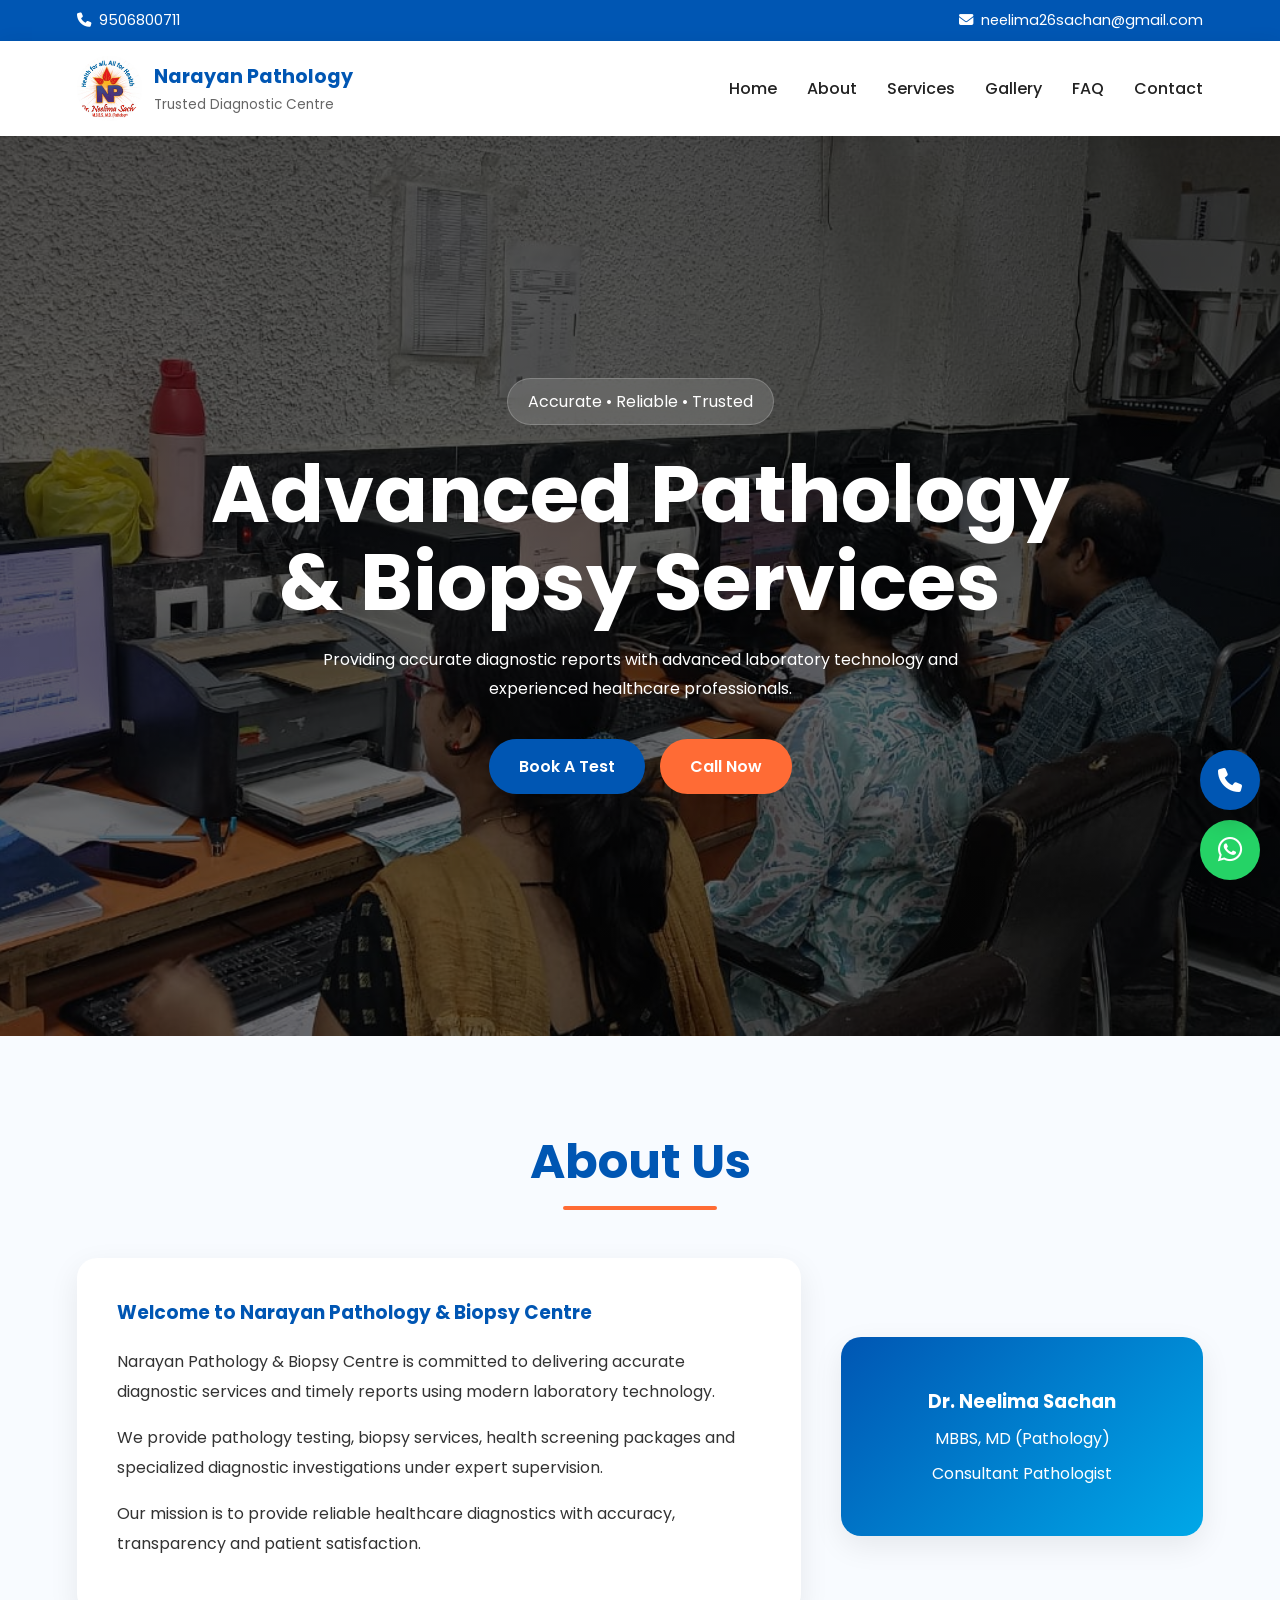
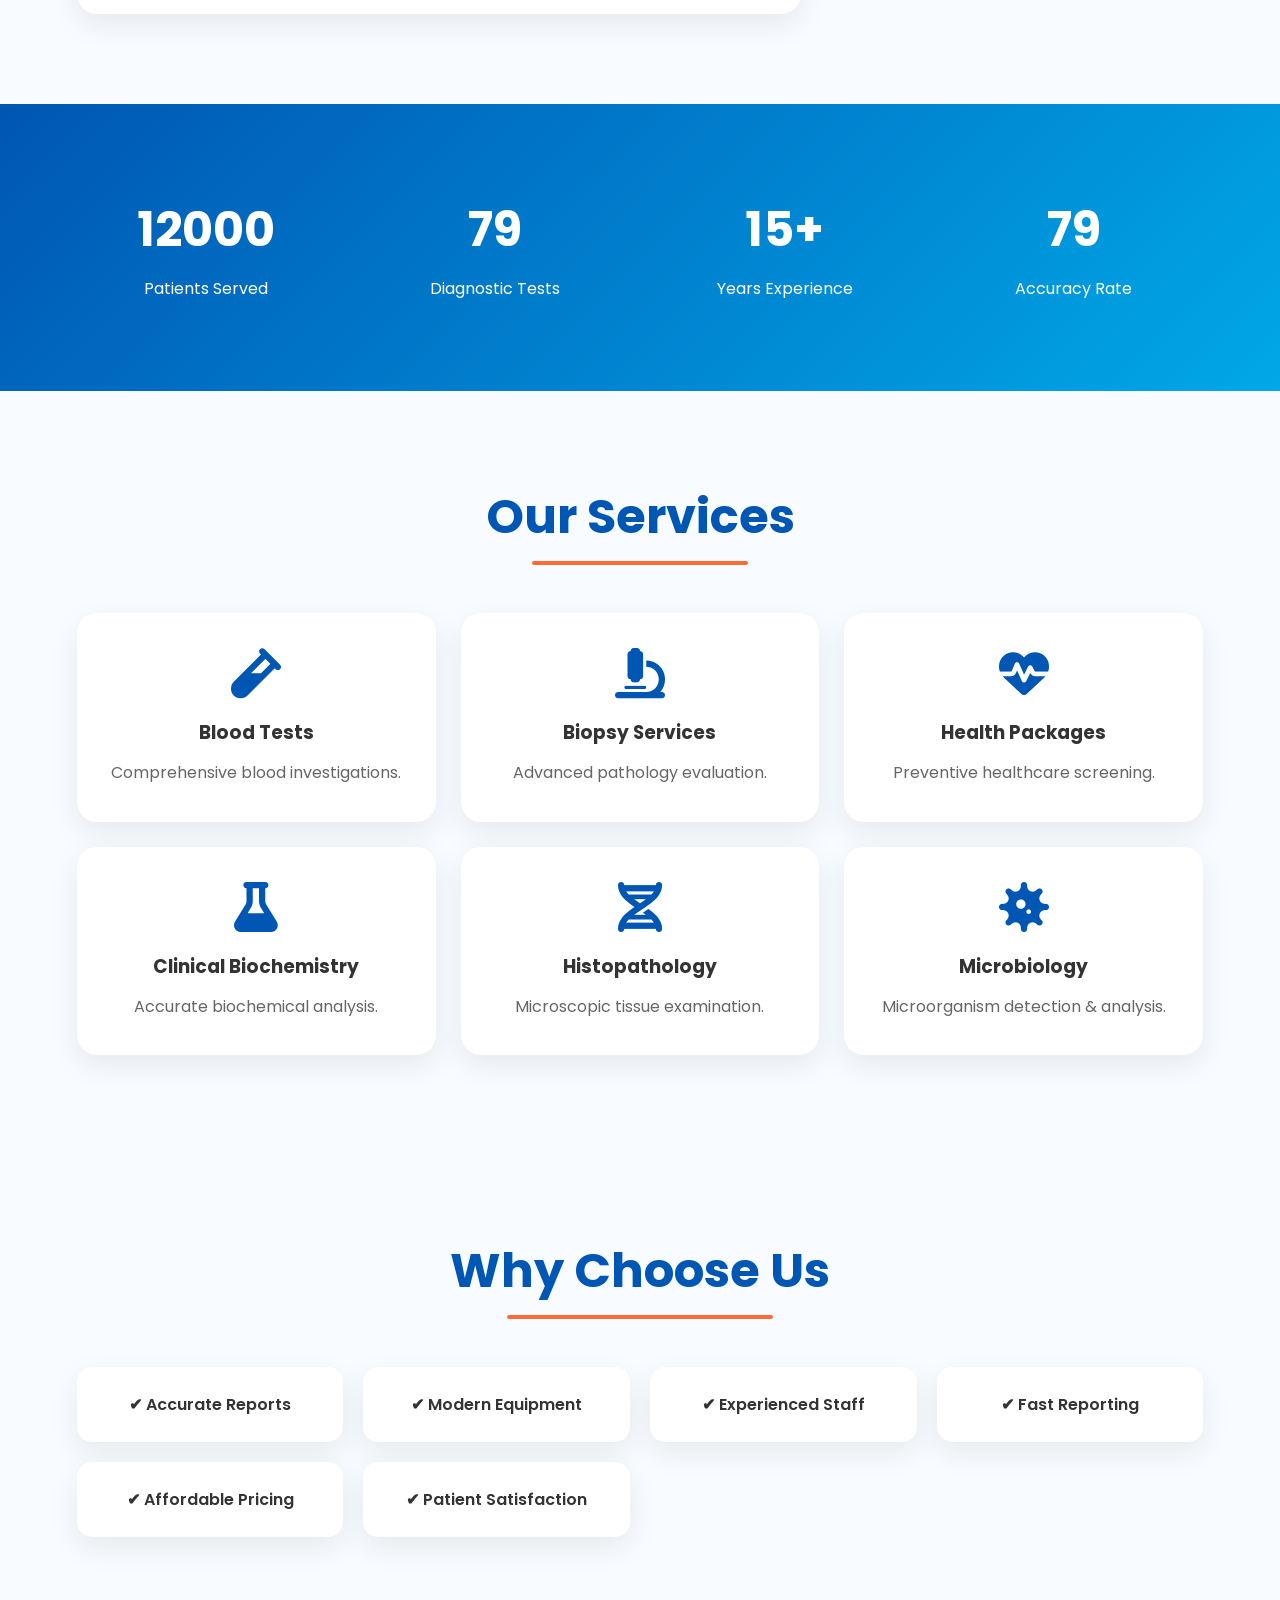
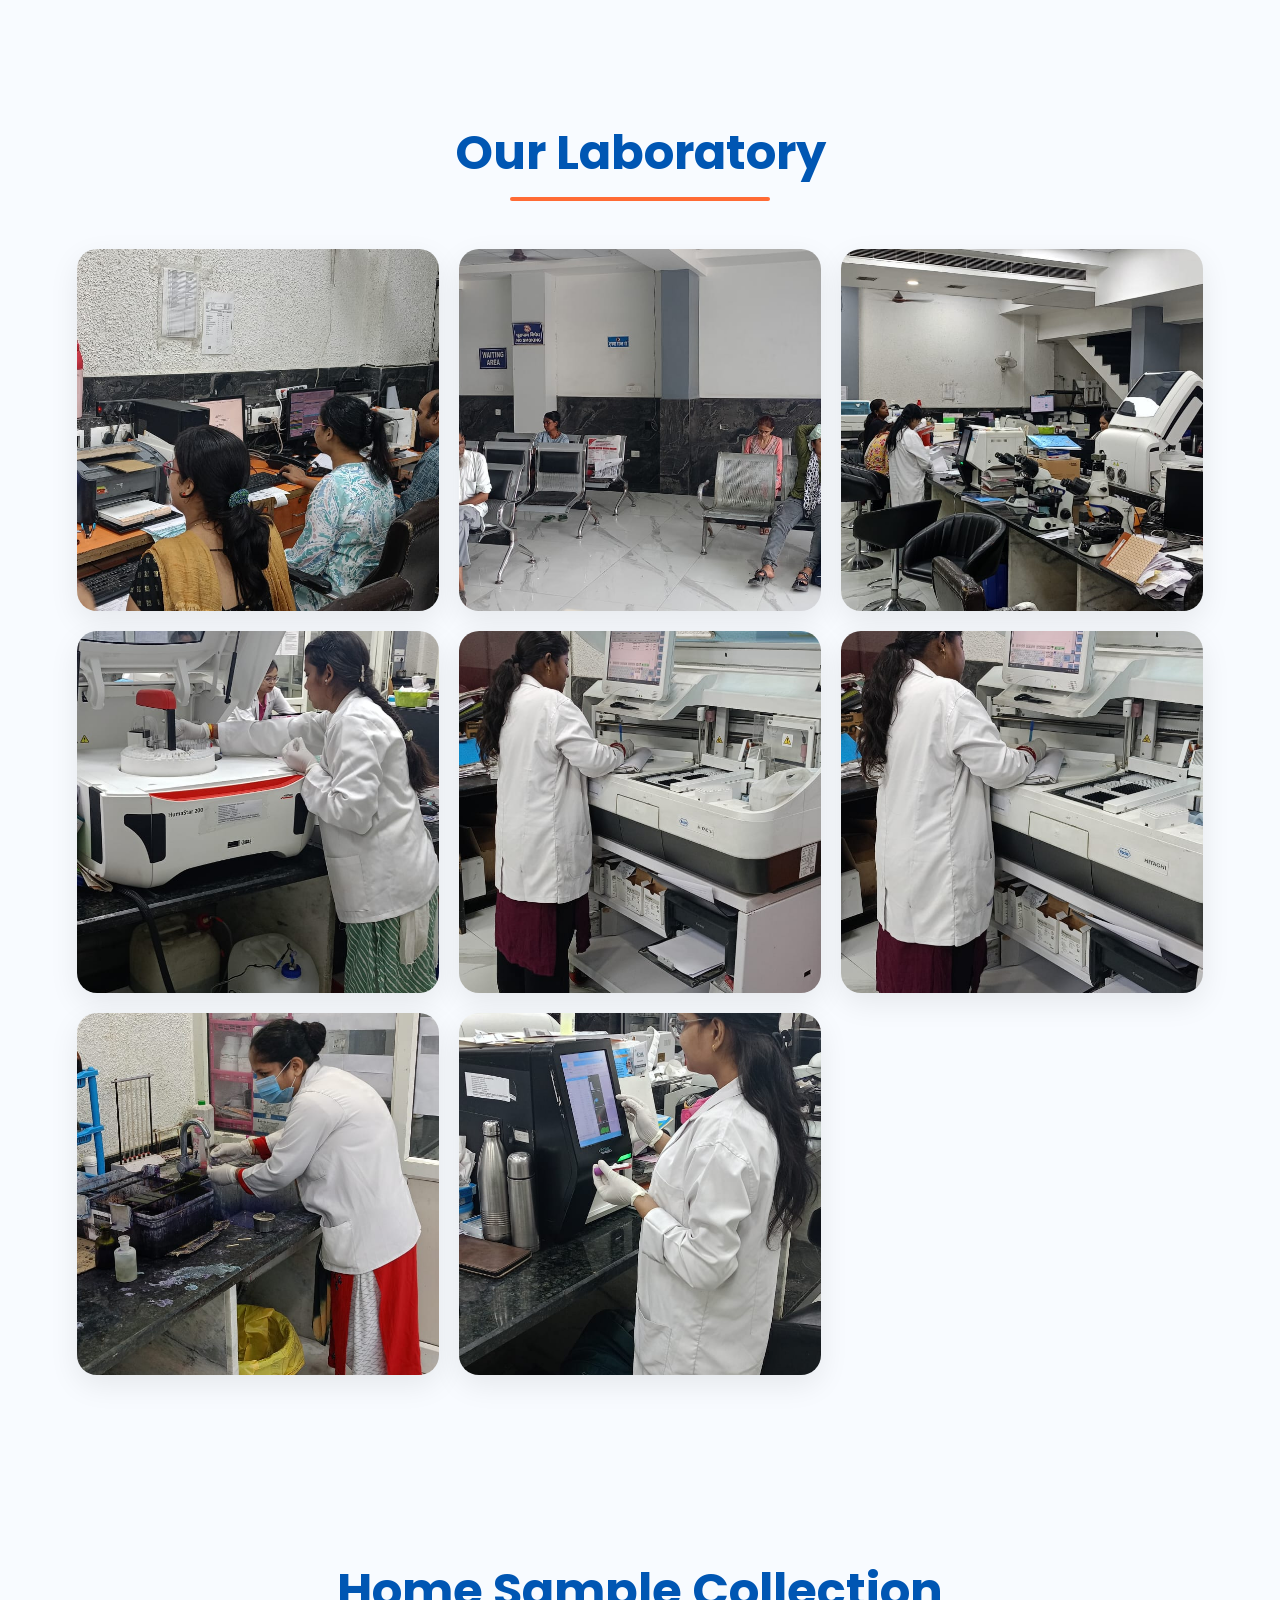
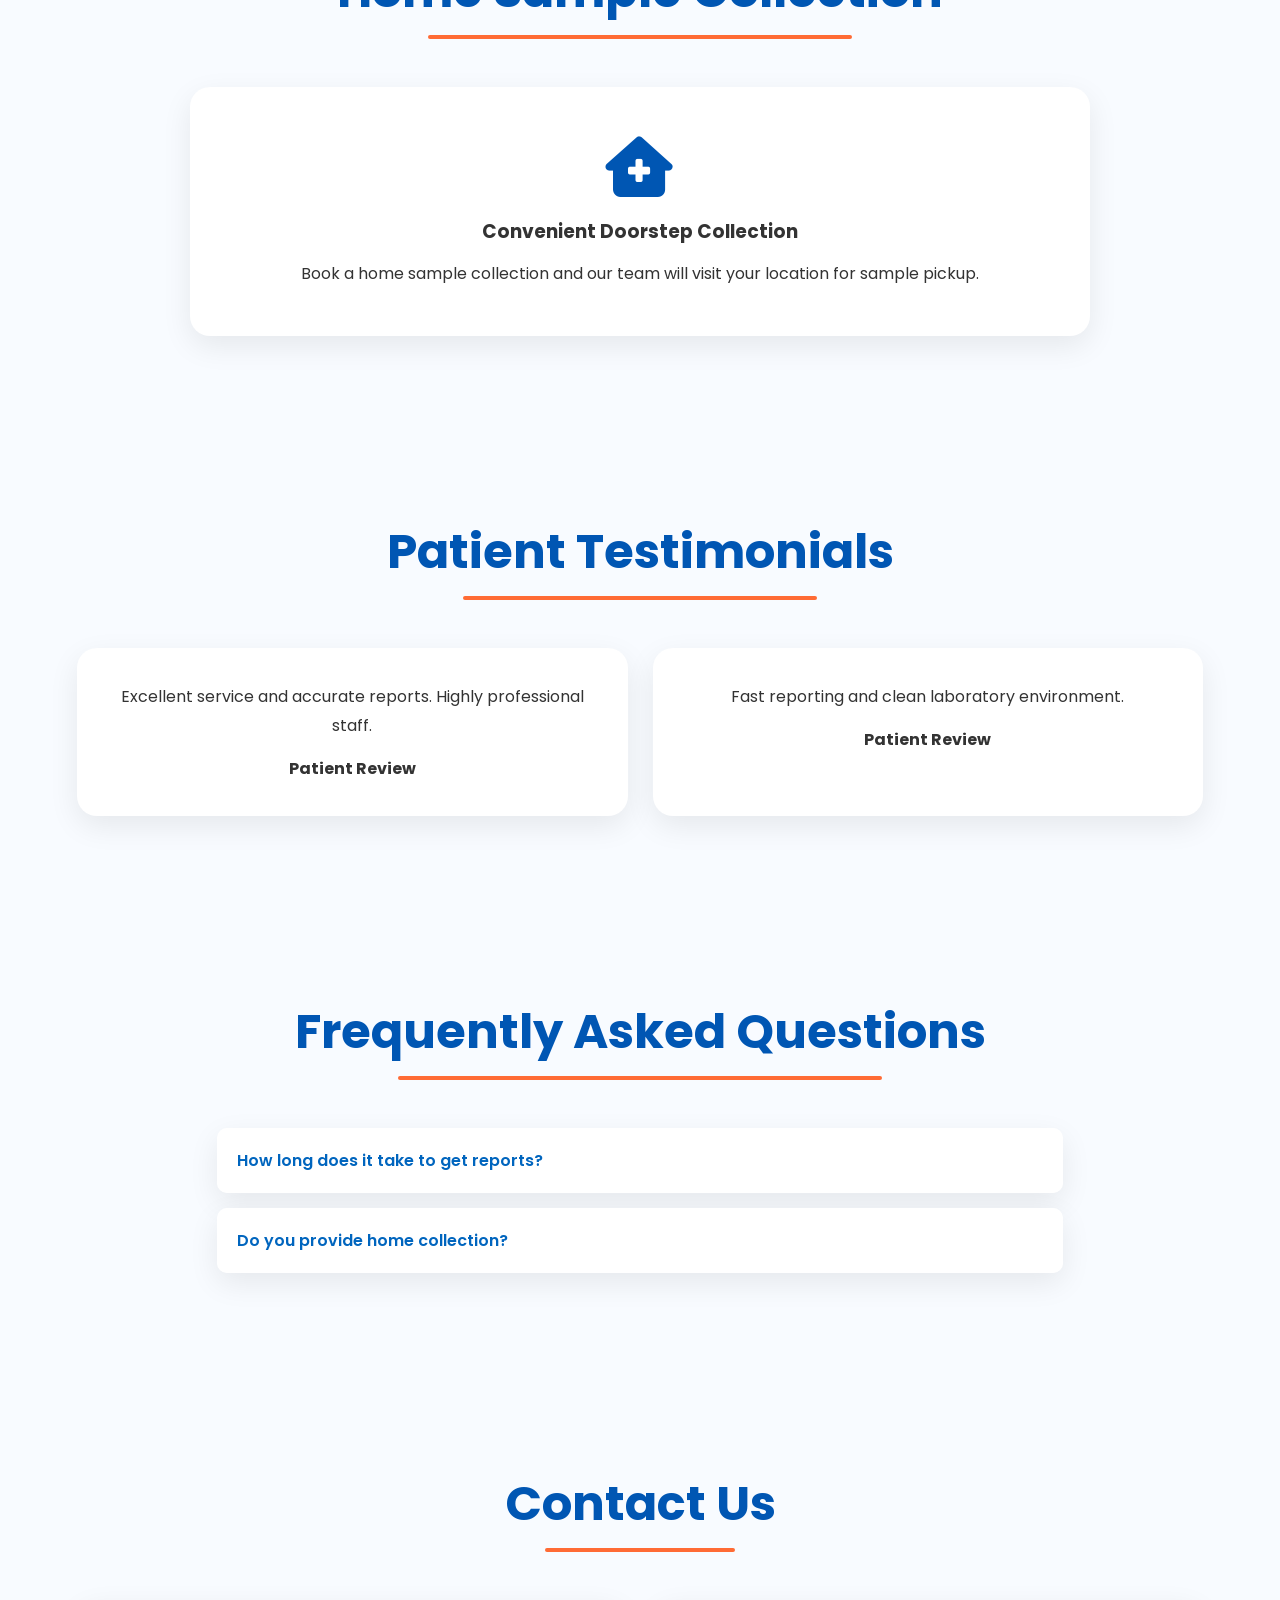
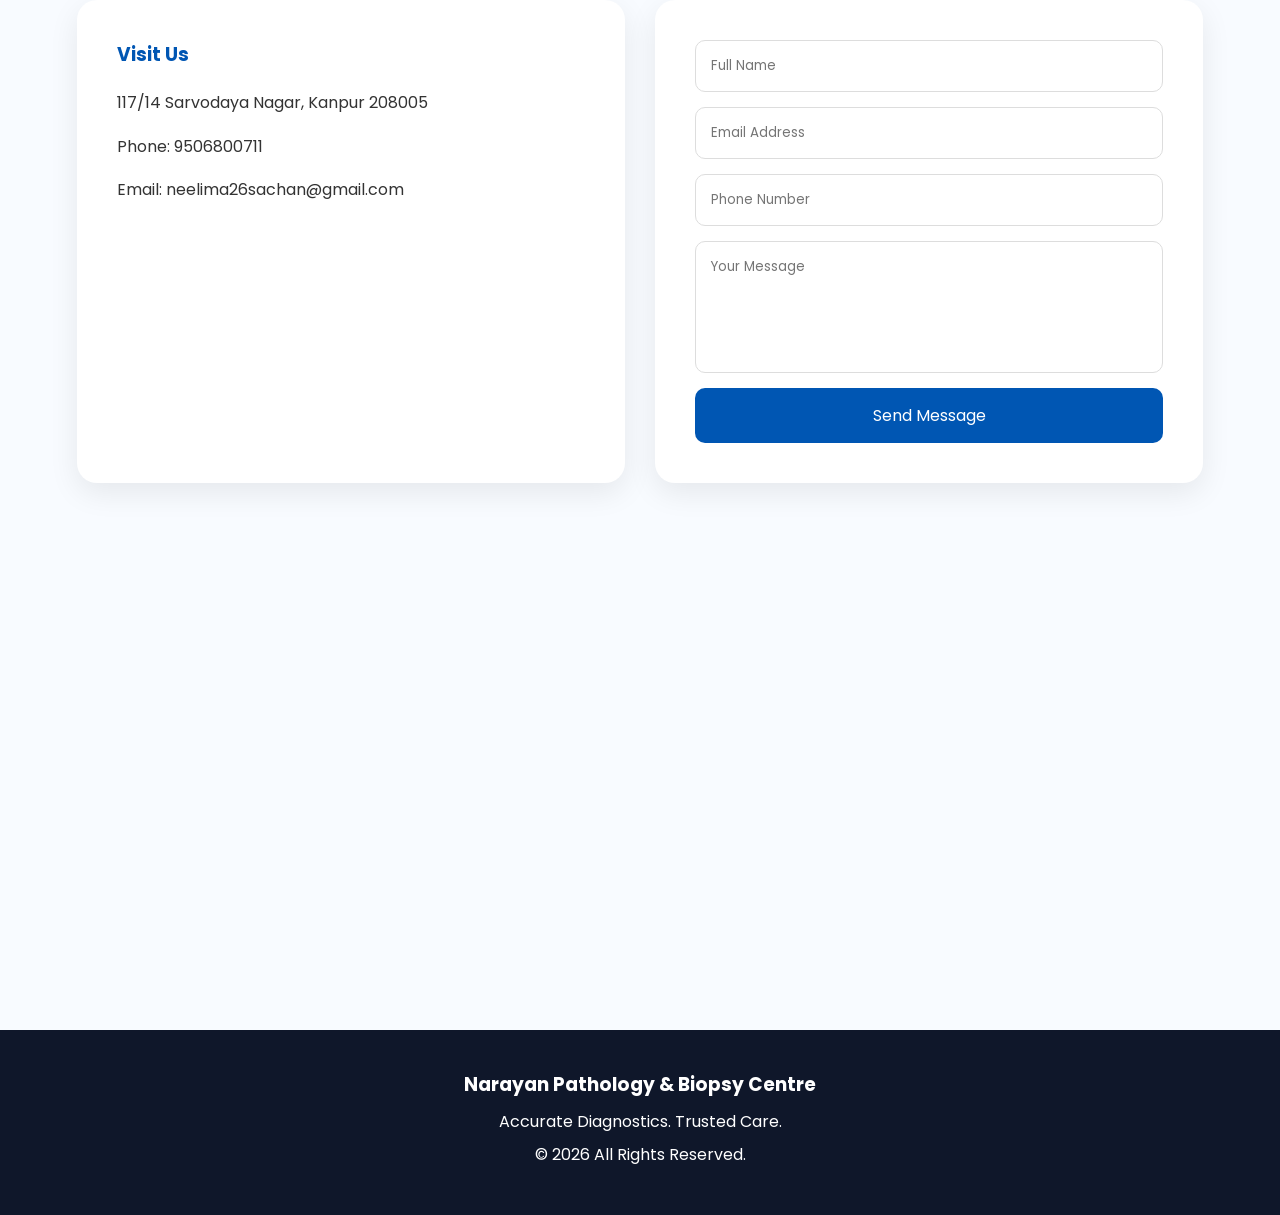
==== index.html @ dfbefcf9 "Add files via upload" ====
<!DOCTYPE html>
<html lang="en">

<head>
    <meta charset="UTF-8">
    <meta name="viewport" content="width=device-width, initial-scale=1.0">
    <title>Narayan Pathology & Biopsy Centre</title>

    <meta name="description"
        content="Narayan Pathology & Biopsy Centre provides reliable diagnostic services, pathology testing, biopsy services, and health checkups in Kanpur.">

    <link rel="stylesheet" href="style.css">

    <link rel="stylesheet"
        href="https://cdnjs.cloudflare.com/ajax/libs/font-awesome/6.5.2/css/all.min.css">
</head>

<body>

    <!-- TOP BAR -->

    <div class="top-bar">

        <div>
            <i class="fa-solid fa-phone"></i>
            9506800711
        </div>

        <div>
            <i class="fa-solid fa-envelope"></i>
            neelima26sachan@gmail.com
        </div>

    </div>

    <!-- HEADER -->

    <header>

        <div class="logo">

            <img src="images/logo.jpeg" alt="Narayan Pathology">

            <div>

                <h2>Narayan Pathology</h2>

                <span>Trusted Diagnostic Centre</span>

            </div>

        </div>

        <div class="menu-btn">
            <i class="fas fa-bars"></i>
        </div>

        <nav>

            <a href="#home">Home</a>
            <a href="#about">About</a>
            <a href="#services">Services</a>
            <a href="#gallery">Gallery</a>
            <a href="#faq">FAQ</a>
            <a href="#contact">Contact</a>

        </nav>

    </header>

    <!-- HERO -->

    <section class="hero" id="home">

        <div class="overlay"></div>

        <div class="hero-content">

            <span class="hero-badge">
                Accurate • Reliable • Trusted
            </span>

            <h1>
                Advanced Pathology &
                Biopsy Services
            </h1>

            <p>
                Providing accurate diagnostic reports with advanced laboratory
                technology and experienced healthcare professionals.
            </p>

            <div class="hero-buttons">

                <a href="#contact" class="btn">
                    Book A Test
                </a>

                <a href="tel:9506800711" class="btn btn-secondary">
                    Call Now
                </a>

            </div>

        </div>

    </section>

    <!-- ABOUT -->

    <section class="about" id="about">

        <div class="section-title">

            <h2>About Us</h2>

        </div>

        <div class="about-content">

            <div class="about-text">

                <h3>Welcome to Narayan Pathology & Biopsy Centre</h3>

                <p>
                    Narayan Pathology & Biopsy Centre is committed to delivering
                    accurate diagnostic services and timely reports using modern
                    laboratory technology.
                </p>

                <p>
                    We provide pathology testing, biopsy services,
                    health screening packages and specialized diagnostic
                    investigations under expert supervision.
                </p>

                <p>
                    Our mission is to provide reliable healthcare diagnostics
                    with accuracy, transparency and patient satisfaction.
                </p>

            </div>

            <div class="doctor-card">

                <h3>Dr. Neelima Sachan</h3>

                <p>MBBS, MD (Pathology)</p>

                <span>Consultant Pathologist</span>

            </div>

        </div>

    </section>

    <!-- STATS -->

    <section class="stats">

        <div class="stat">

            <h2 class="counter" data-target="15000">0</h2>

            <p>Patients Served</p>

        </div>

        <div class="stat">

            <h2 class="counter" data-target="100">0</h2>

            <p>Diagnostic Tests</p>

        </div>

        <div class="stat">

            <h2 class="counter" data-target="15">0</h2>

            <p>Years Experience</p>

        </div>

        <div class="stat">

            <h2 class="counter" data-target="98">0</h2>

            <p>Accuracy Rate</p>

        </div>

    </section>

    <!-- SERVICES -->

    <section class="services" id="services">

        <div class="section-title">

            <h2>Our Services</h2>

        </div>

        <div class="service-grid">

            <div class="card">
                <i class="fas fa-vial"></i>
                <h3>Blood Tests</h3>
                <p>Comprehensive blood investigations.</p>
            </div>

            <div class="card">
                <i class="fas fa-microscope"></i>
                <h3>Biopsy Services</h3>
                <p>Advanced pathology evaluation.</p>
            </div>

            <div class="card">
                <i class="fas fa-heartbeat"></i>
                <h3>Health Packages</h3>
                <p>Preventive healthcare screening.</p>
            </div>

            <div class="card">
                <i class="fas fa-flask"></i>
                <h3>Clinical Biochemistry</h3>
                <p>Accurate biochemical analysis.</p>
            </div>

            <div class="card">
                <i class="fas fa-dna"></i>
                <h3>Histopathology</h3>
                <p>Microscopic tissue examination.</p>
            </div>

            <div class="card">
                <i class="fas fa-virus"></i>
                <h3>Microbiology</h3>
                <p>Microorganism detection & analysis.</p>
            </div>

        </div>

    </section>

    <!-- WHY CHOOSE US -->

    <section class="why-us">

        <div class="section-title">

            <h2>Why Choose Us</h2>

        </div>

        <div class="why-grid">

            <div>✔ Accurate Reports</div>
            <div>✔ Modern Equipment</div>
            <div>✔ Experienced Staff</div>
            <div>✔ Fast Reporting</div>
            <div>✔ Affordable Pricing</div>
            <div>✔ Patient Satisfaction</div>

        </div>

    </section>

    <!-- GALLERY -->

    <section class="gallery" id="gallery">

        <div class="section-title">

            <h2>Our Laboratory</h2>

        </div>

        <div class="gallery-grid">

            <img src="images/gallery 1.jpeg" alt="">
            <img src="images/gallery 2.jpeg" alt="">
            <img src="images/gallery 3.jpeg" alt="">
            <img src="images/gallery 4.jpeg" alt="">
            <img src="images/gallery 5.jpeg" alt="">
            <img src="images/gallery 6.jpeg" alt="">
            <img src="images/gallery 7.jpeg" alt="">
            <img src="images/gallery 8.jpeg" alt="">

        </div>

    </section>

    <!-- HOME COLLECTION -->

    <section class="home-collection">

        <div class="section-title">

            <h2>Home Sample Collection</h2>

        </div>

        <div class="collection-box">

            <i class="fas fa-house-medical"></i>

            <h3>Convenient Doorstep Collection</h3>

            <p>
                Book a home sample collection and our team will visit your
                location for sample pickup.
            </p>

        </div>

    </section>

    <!-- TESTIMONIALS -->

    <section class="testimonials">

        <div class="section-title">

            <h2>Patient Testimonials</h2>

        </div>

        <div class="testimonial-container">

            <div class="testimonial-card">

                <p>
                    Excellent service and accurate reports.
                    Highly professional staff.
                </p>

                <h4>Patient Review</h4>

            </div>

            <div class="testimonial-card">

                <p>
                    Fast reporting and clean laboratory environment.
                </p>

                <h4>Patient Review</h4>

            </div>

        </div>

    </section>

    <!-- FAQ -->

    <section class="faq" id="faq">

        <div class="section-title">

            <h2>Frequently Asked Questions</h2>

        </div>

        <div class="faq-item">

            <button class="faq-question">
                How long does it take to get reports?
            </button>

            <div class="faq-answer">
                Most reports are available within 24 hours.
            </div>

        </div>

        <div class="faq-item">

            <button class="faq-question">
                Do you provide home collection?
            </button>

            <div class="faq-answer">
                Yes, home sample collection is available.
            </div>

        </div>

    </section>

    <!-- CONTACT -->

    <section class="contact" id="contact">

        <div class="section-title">

            <h2>Contact Us</h2>

        </div>

        <div class="contact-grid">

            <div class="contact-info">

                <h3>Visit Us</h3>

                <p>
                    117/14 Sarvodaya Nagar,
                    Kanpur 208005
                </p>

                <p>
                    Phone: 9506800711
                </p>

                <p>
                    Email: neelima26sachan@gmail.com
                </p>

            </div>

            <form id="contactForm">

                <input type="text"
                    placeholder="Full Name"
                    required>

                <input type="email"
                    placeholder="Email Address"
                    required>

                <input type="tel"
                    placeholder="Phone Number">

                <textarea
                    placeholder="Your Message"
                    rows="5"></textarea>

                <button type="submit">
                    Send Message
                </button>

            </form>

        </div>

    </section>

    <!-- MAP -->

    <section class="map">

        <iframe
            src="https://maps.google.com/maps?q=Kanpur&t=&z=13&ie=UTF8&iwloc=&output=embed"
            allowfullscreen>
        </iframe>

    </section>

    <!-- FOOTER -->

    <footer>

        <h3>Narayan Pathology & Biopsy Centre</h3>

        <p>
            Accurate Diagnostics. Trusted Care.
        </p>

        <p>
            © 2026 All Rights Reserved.
        </p>

    </footer>

    <!-- FLOATING BUTTONS -->

    <a href="https://wa.me/919506800711"
        class="whatsapp">

        <i class="fab fa-whatsapp"></i>

    </a>

    <a href="tel:9506800711"
        class="call">

        <i class="fas fa-phone"></i>

    </a>

    <script src="script.js"></script>

</body>

</html>
---- style.css ----
/* ===========================
   GOOGLE FONT
=========================== */

@import url('https://fonts.googleapis.com/css2?family=Poppins:wght@300;400;500;600;700;800&display=swap');

*{
    margin:0;
    padding:0;
    box-sizing:border-box;
    scroll-behavior:smooth;
    font-family:'Poppins',sans-serif;
}

:root{
    --primary:#0056b3;
    --secondary:#00a8e8;
    --accent:#ff6b35;
    --dark:#0f172a;
    --light:#f8fbff;
    --white:#ffffff;
    --shadow:0 10px 30px rgba(0,0,0,.08);
}

html,
body{
    width:100%;
    overflow-x:hidden;
    background:var(--light);
    color:#333;
}

img{
    max-width:100%;
    display:block;
}

a{
    text-decoration:none;
}

section{
    padding:90px 6%;
}

.section-title{
    text-align:center;
    margin-bottom:60px;
}

.section-title h2{
    font-size:clamp(2rem,4vw,3rem);
    color:var(--primary);
    position:relative;
    display:inline-block;
}

.section-title h2::after{
    content:'';
    position:absolute;
    width:70%;
    height:4px;
    background:var(--accent);
    left:15%;
    bottom:-12px;
    border-radius:50px;
}

/* ===========================
   TOP BAR
=========================== */

.top-bar{
    background:var(--primary);
    color:white;
    display:flex;
    justify-content:space-between;
    align-items:center;
    padding:10px 6%;
    font-size:.9rem;
}

.top-bar div{
    display:flex;
    align-items:center;
    gap:8px;
}

/* ===========================
   HEADER
=========================== */

header{
    position:sticky;
    top:0;
    z-index:1000;

    display:flex;
    justify-content:space-between;
    align-items:center;

    background:white;

    padding:15px 6%;

    box-shadow:0 3px 20px rgba(0,0,0,.08);
}

.logo{
    display:flex;
    align-items:center;
    gap:12px;
}

.logo img{
    width:65px;
    height:65px;
    border-radius:50%;
    object-fit:cover;
}

.logo h2{
    color:var(--primary);
    font-size:1.2rem;
}

.logo span{
    color:#666;
    font-size:.85rem;
}

nav{
    display:flex;
    gap:30px;
}

nav a{
    color:#222;
    font-weight:500;
    transition:.3s;
}

nav a:hover{
    color:var(--primary);
}

.menu-btn{
    display:none;
    font-size:28px;
    cursor:pointer;
    color:var(--primary);
}

/* ===========================
   HERO SECTION
=========================== */

.hero{
    min-height:100vh;

    background:
    linear-gradient(
        rgba(0,0,0,.65),
        rgba(0,0,0,.55)
    ),
    url("images/gallery 1.jpeg");

    background-size:cover;
    background-position:center;
    background-repeat:no-repeat;

    display:flex;
    justify-content:center;
    align-items:center;
    text-align:center;

    position:relative;
}

.hero-content{
    position:relative;
    z-index:2;
    max-width:900px;
    padding:20px;
    color:white;
}

.hero-badge{
    display:inline-block;

    padding:10px 20px;

    border-radius:50px;

    background:rgba(255,255,255,.15);

    border:1px solid rgba(255,255,255,.2);

    backdrop-filter:blur(8px);

    margin-bottom:25px;
}

.hero-content h1{
    font-size:clamp(2.5rem,7vw,5rem);
    line-height:1.1;
    margin-bottom:20px;
}

.hero-content p{
    max-width:700px;
    margin:auto;
    line-height:1.8;
    margin-bottom:35px;
}

.hero-buttons{
    display:flex;
    justify-content:center;
    gap:15px;
    flex-wrap:wrap;
}

.btn{
    padding:15px 30px;
    border-radius:50px;
    background:var(--primary);
    color:white;
    font-weight:600;
    transition:.3s;
}

.btn:hover{
    transform:translateY(-5px);
}

.btn-secondary{
    background:var(--accent);
}

/* ===========================
   ABOUT
=========================== */

.about-content{
    display:grid;
    grid-template-columns:2fr 1fr;
    gap:40px;
    align-items:center;
}

.about-text{
    background:white;
    padding:40px;
    border-radius:20px;
    box-shadow:var(--shadow);
}

.about-text h3{
    color:var(--primary);
    margin-bottom:20px;
}

.about-text p{
    line-height:1.9;
    margin-bottom:15px;
}

.doctor-card{
    background:
    linear-gradient(
        135deg,
        var(--primary),
        var(--secondary)
    );

    color:white;
    text-align:center;

    padding:50px 30px;

    border-radius:20px;

    box-shadow:var(--shadow);
}

.doctor-card h3{
    margin-bottom:10px;
}

.doctor-card p{
    margin-bottom:10px;
}

/* ===========================
   STATS
=========================== */

.stats{
    background:
    linear-gradient(
        135deg,
        var(--primary),
        var(--secondary)
    );

    color:white;

    display:grid;
    grid-template-columns:
    repeat(auto-fit,minmax(220px,1fr));

    gap:30px;

    text-align:center;
}

.stat h2{
    font-size:3rem;
    font-weight:700;
}

.stat p{
    margin-top:10px;
    font-size:1rem;
}

/* ===========================
   SERVICES
=========================== */

.service-grid{
    display:grid;
    grid-template-columns:
    repeat(auto-fit,minmax(280px,1fr));

    gap:25px;
}

.card{
    background:white;

    padding:35px 25px;

    border-radius:20px;

    box-shadow:var(--shadow);

    text-align:center;

    transition:.4s;
}

.card:hover{
    transform:translateY(-10px);
}

.card i{
    font-size:50px;
    color:var(--primary);
    margin-bottom:20px;
}

.card h3{
    margin-bottom:12px;
}

.card p{
    color:#666;
    line-height:1.7;
}

/* ===========================
   WHY US
=========================== */

.why-grid{
    display:grid;

    grid-template-columns:
    repeat(auto-fit,minmax(250px,1fr));

    gap:20px;
}

.why-grid div{
    background:white;

    padding:25px;

    border-radius:15px;

    box-shadow:var(--shadow);

    text-align:center;

    font-weight:600;
}

/* ===========================
   GALLERY
=========================== */

.gallery-grid{
    display:grid;

    grid-template-columns:
    repeat(auto-fit,minmax(300px,1fr));

    gap:20px;
}

.gallery-grid img{
    width:100%;
    aspect-ratio:1/1;

    object-fit:cover;

    border-radius:20px;

    box-shadow:var(--shadow);

    cursor:pointer;

    transition:.4s;
}

.gallery-grid img:hover{
    transform:scale(1.04);
}

/* ===========================
   HOME COLLECTION
=========================== */

.collection-box{
    background:white;

    max-width:900px;

    margin:auto;

    text-align:center;

    padding:50px;

    border-radius:20px;

    box-shadow:var(--shadow);
}

.collection-box i{
    font-size:60px;
    color:var(--primary);

    margin-bottom:20px;
}

.collection-box h3{
    margin-bottom:15px;
}

/* ===========================
   TESTIMONIALS
=========================== */

.testimonial-container{
    display:grid;

    grid-template-columns:
    repeat(auto-fit,minmax(300px,1fr));

    gap:25px;
}

.testimonial-card{
    background:white;

    padding:35px;

    border-radius:20px;

    box-shadow:var(--shadow);

    text-align:center;
}

.testimonial-card p{
    line-height:1.8;
    margin-bottom:15px;
}

/* ===========================
   FAQ
=========================== */

.faq{
    max-width:1000px;
    margin:auto;
}

.faq-item{
    background:white;

    margin-bottom:15px;

    border-radius:10px;

    overflow:hidden;

    box-shadow:var(--shadow);
}

.faq-question{
    width:100%;

    border:none;

    background:white;
    
    color:#0065be;

    padding:20px;

    text-align:left;

    cursor:pointer;

    font-size:1rem;

    font-weight:600;
}
.faq-question:hover{
    background:rgb(0,101,190);
    color:#fff;
}

.faq-answer{
    display:none;

    padding:0 20px 20px;

    color:#555;

    line-height:1.8;
}

.faq-item.active .faq-answer{
    display:block;
}

/* ===========================
   CONTACT
=========================== */

.contact-grid{
    display:grid;

    grid-template-columns:1fr 1fr;

    gap:30px;
}

.contact-info,
.contact form{
    background:white;

    padding:40px;

    border-radius:20px;

    box-shadow:var(--shadow);
}

.contact-info h3{
    color:var(--primary);
    margin-bottom:20px;
}

.contact-info p{
    margin-bottom:15px;
    line-height:1.8;
}

form{
    display:flex;
    flex-direction:column;
    gap:15px;
}

input,
textarea{
    width:100%;

    padding:15px;

    border:1px solid #ddd;

    border-radius:10px;

    outline:none;
}

input:focus,
textarea:focus{
    border-color:var(--primary);
}

textarea{
    resize:none;
}

button{
    border:none;

    background:var(--primary);

    color:white;

    padding:15px;

    border-radius:10px;

    cursor:pointer;

    font-size:1rem;

    transition:.3s;
}

button:hover{
    background:var(--secondary);
}

/* ===========================
   GOOGLE MAP
=========================== */

.map{
    padding:0;
}

.map iframe{
    width:100%;
    height:450px;
    border:none;
}

/* ===========================
   FOOTER
=========================== */

footer{
    background:var(--dark);

    color:white;

    text-align:center;

    padding:40px 20px;
}

footer h3{
    margin-bottom:10px;
}

footer p{
    margin:8px 0;
}

/* ===========================
   FLOATING BUTTONS
=========================== */

.whatsapp{
    position:fixed;

    right:20px;
    bottom:20px;

    width:60px;
    height:60px;

    border-radius:50%;

    background:#25D366;

    color:white;

    display:flex;

    justify-content:center;
    align-items:center;

    font-size:28px;

    z-index:1000;

    box-shadow:
    0 10px 25px rgba(0,0,0,.2);
}

.call{
    position:fixed;

    right:20px;
    bottom:90px;

    width:60px;
    height:60px;

    border-radius:50%;

    background:var(--primary);

    color:white;

    display:flex;

    justify-content:center;
    align-items:center;

    font-size:24px;

    z-index:1000;

    box-shadow:
    0 10px 25px rgba(0,0,0,.2);
}

/* ===========================
   SCROLLBAR
=========================== */

::-webkit-scrollbar{
    width:8px;
}

::-webkit-scrollbar-thumb{
    background:var(--primary);
    border-radius:20px;
}

/* ===========================
   TABLET
=========================== */

@media(max-width:992px){

    .about-content{
        grid-template-columns:1fr;
    }

    .contact-grid{
        grid-template-columns:1fr;
    }

}

/* ===========================
   MOBILE
=========================== */

@media(max-width:768px){

    .top-bar{
        flex-direction:column;
        gap:8px;
        text-align:center;
    }

    .menu-btn{
        display:block;
    }

    nav{
        position:absolute;

        top:100%;
        left:0;

        width:100%;

        background:white;

        flex-direction:column;

        display:none;

        padding:20px;
    }

    nav.active{
        display:flex;
    }

    .hero-content h1{
        font-size:2.3rem;
    }

    .hero-buttons{
        flex-direction:column;
        align-items:center;
    }

    .btn{
        width:250px;
    }

    .gallery-grid{
        grid-template-columns:1fr;
    }

    .stats{
        grid-template-columns:1fr;
    }

    section{
        padding:70px 5%;
    }

}

/* ===========================
   SMALL MOBILE
=========================== */

@media(max-width:480px){

    .logo img{
        width:50px;
        height:50px;
    }

    .logo h2{
        font-size:1rem;
    }

    .hero-content h1{
        font-size:1.9rem;
    }

    .hero-content p{
        font-size:.95rem;
    }

    .btn{
        width:100%;
    }

    .whatsapp,
    .call{
        width:52px;
        height:52px;
        font-size:22px;
    }

    .call{
        bottom:80px;
    }

}
/* LIGHTBOX */

#lightbox{
    position:fixed;
    inset:0;
    background:rgba(0,0,0,.9);
    display:none;
    justify-content:center;
    align-items:center;
    z-index:9999;
}

#lightbox.active{
    display:flex;
}

#lightbox img{
    max-width:90%;
    max-height:90%;
    border-radius:10px;
}

/* SCROLL TOP BUTTON */

#topBtn{
    position:fixed;
    bottom:160px;
    right:20px;

    width:55px;
    height:55px;

    border:none;
    border-radius:50%;

    background:#ff6b35;
    color:white;

    display:none;

    justify-content:center;
    align-items:center;

    cursor:pointer;

    z-index:999;
}
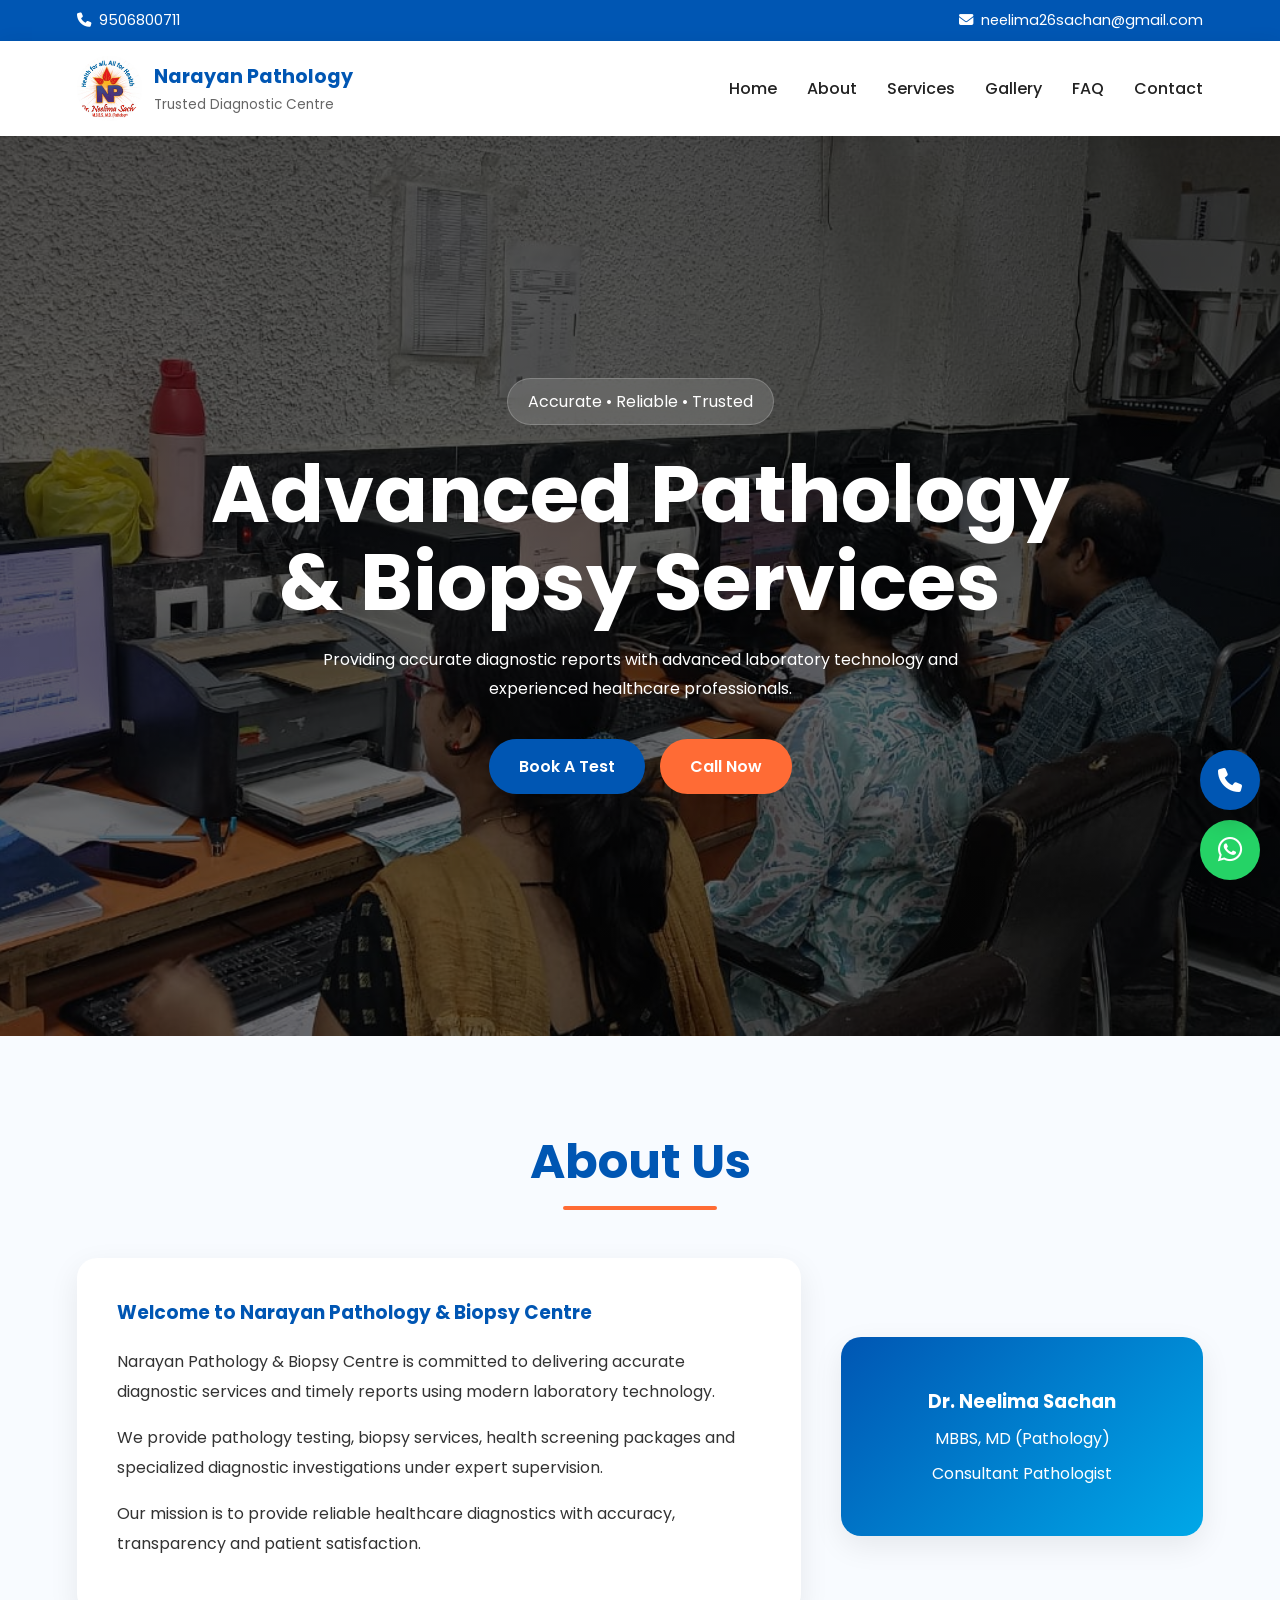
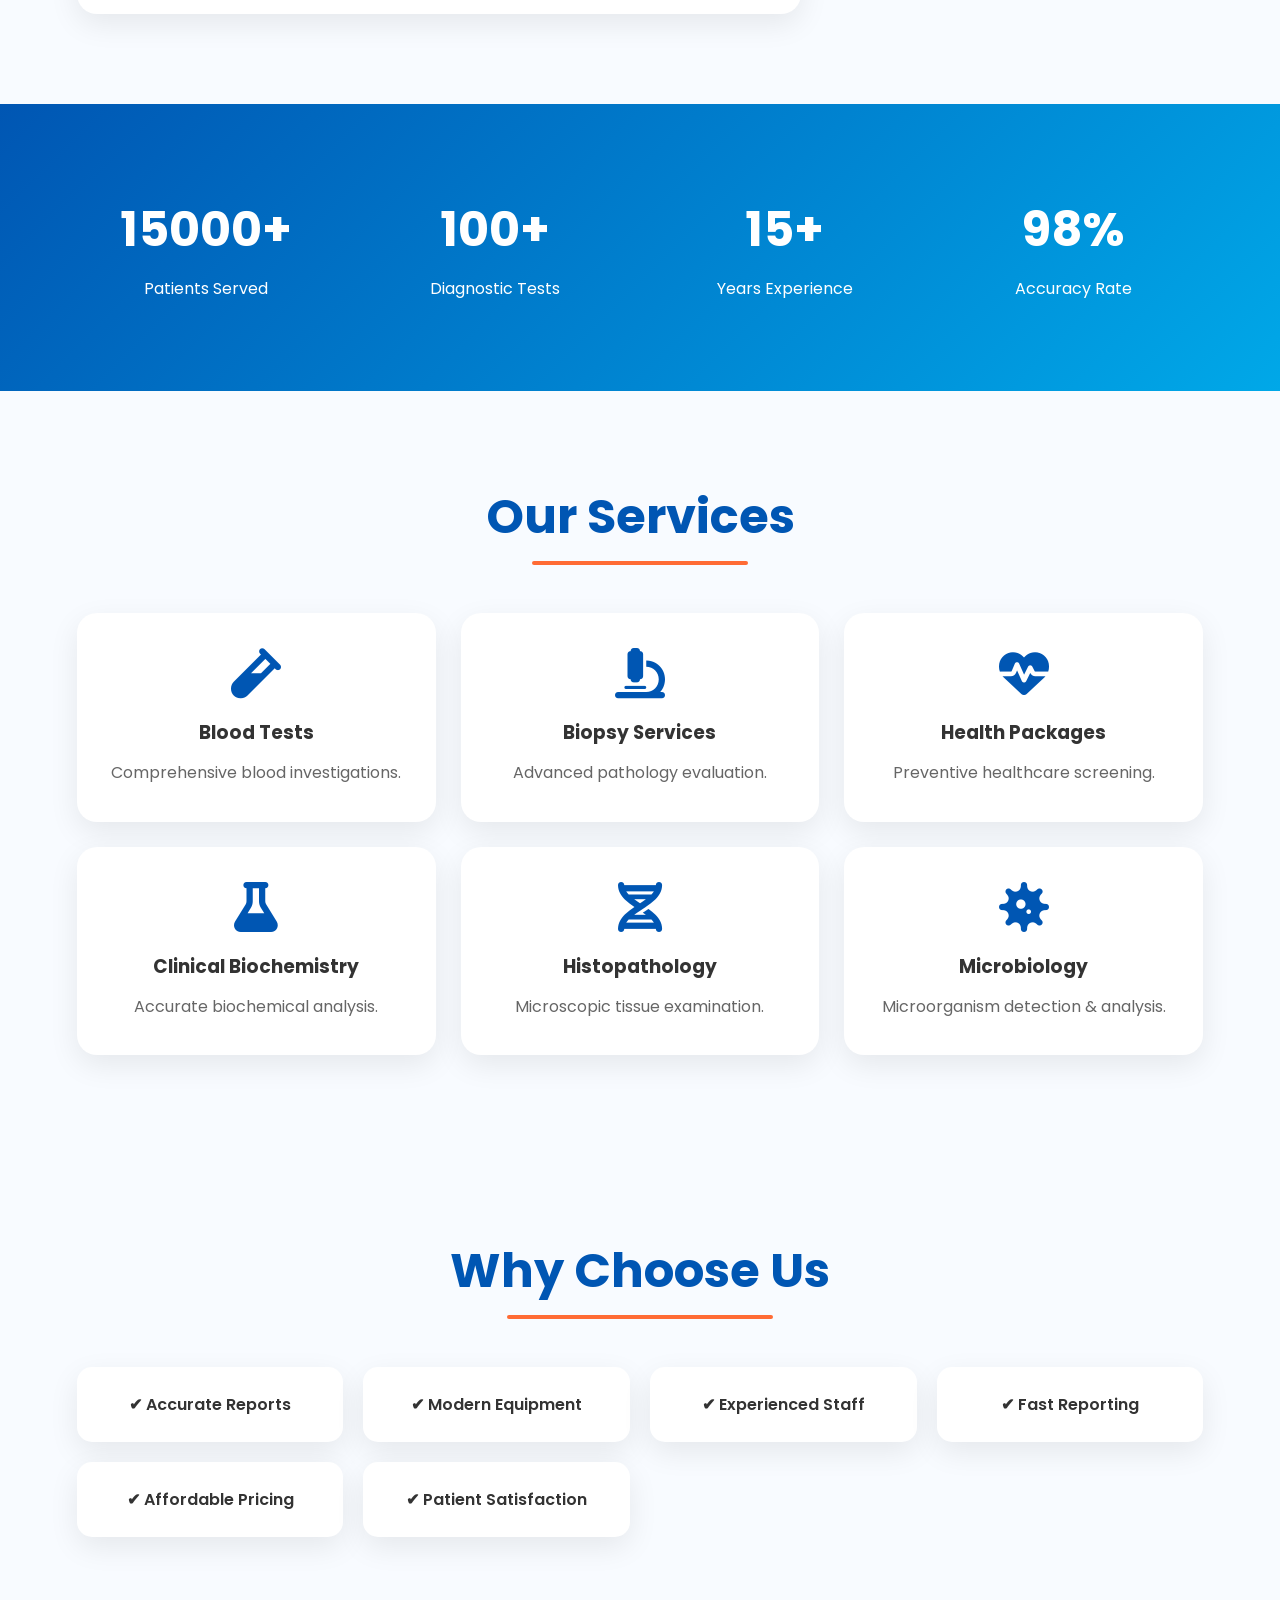
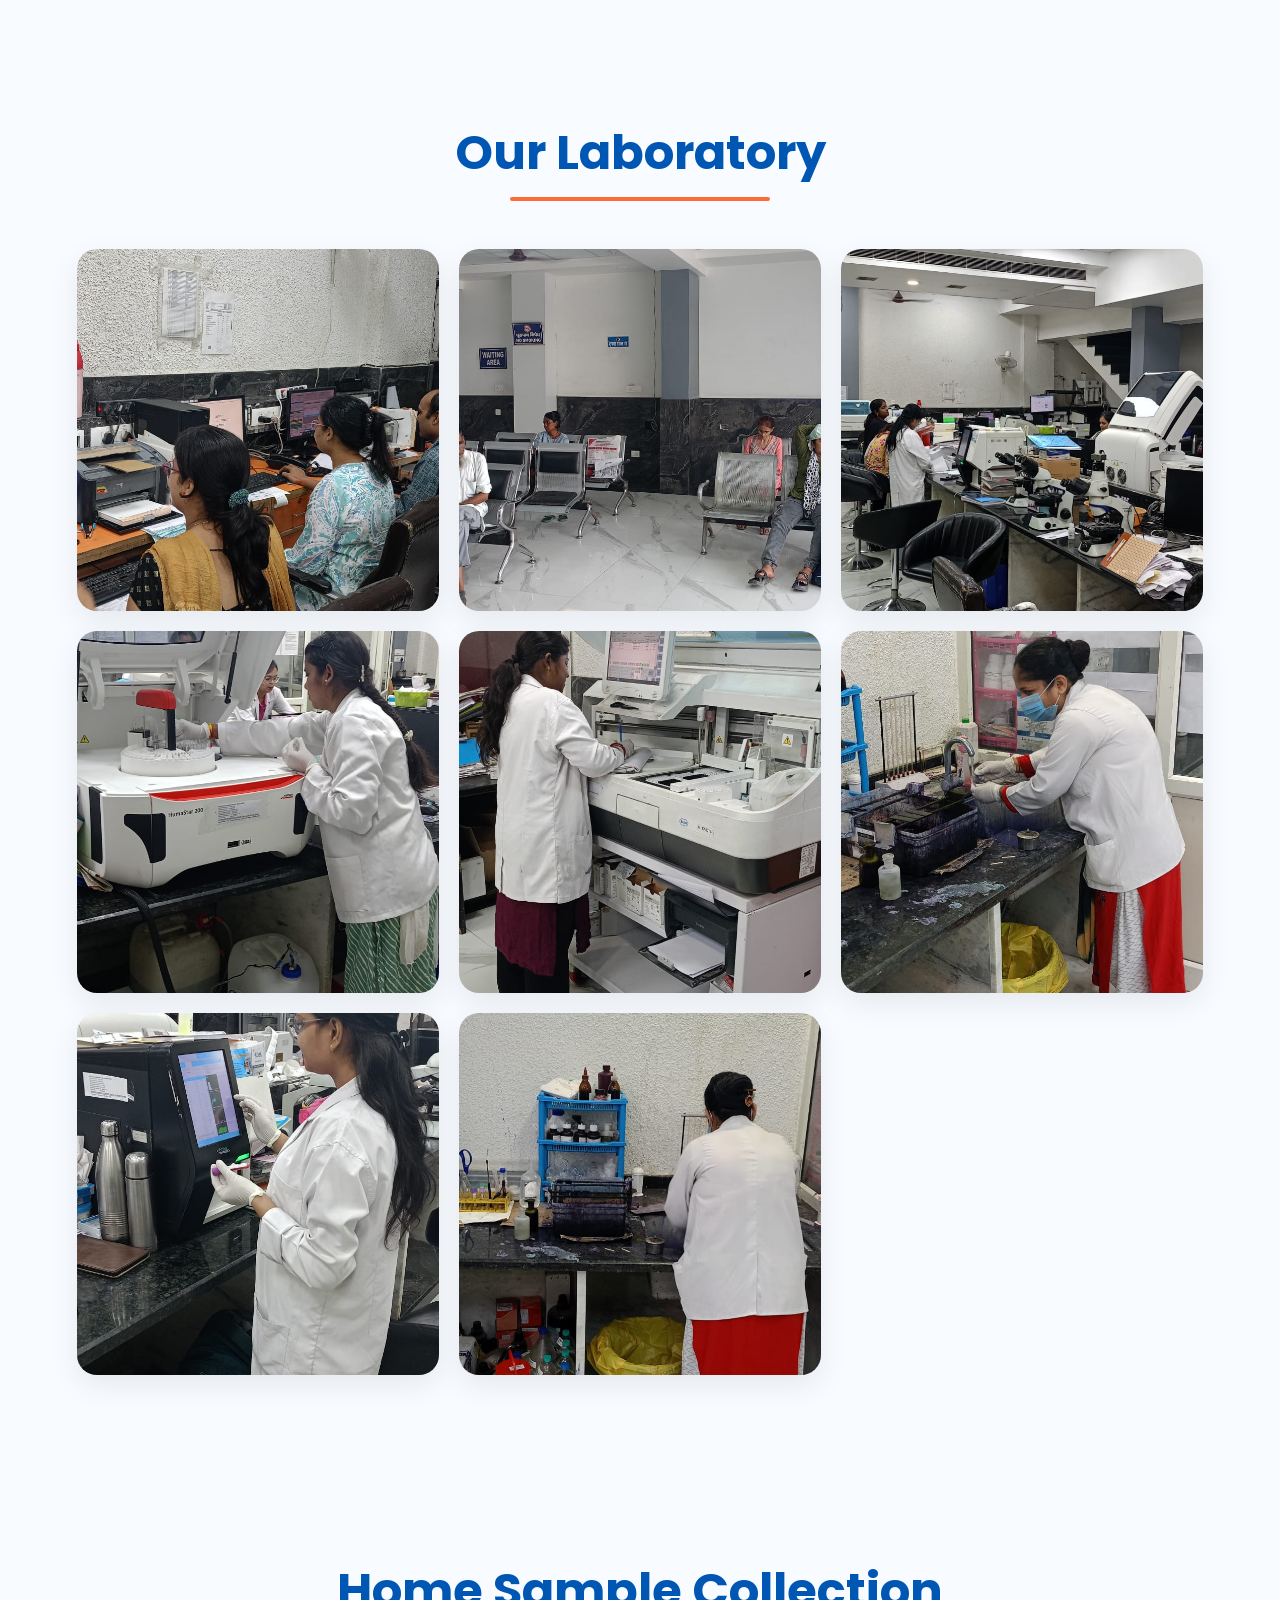
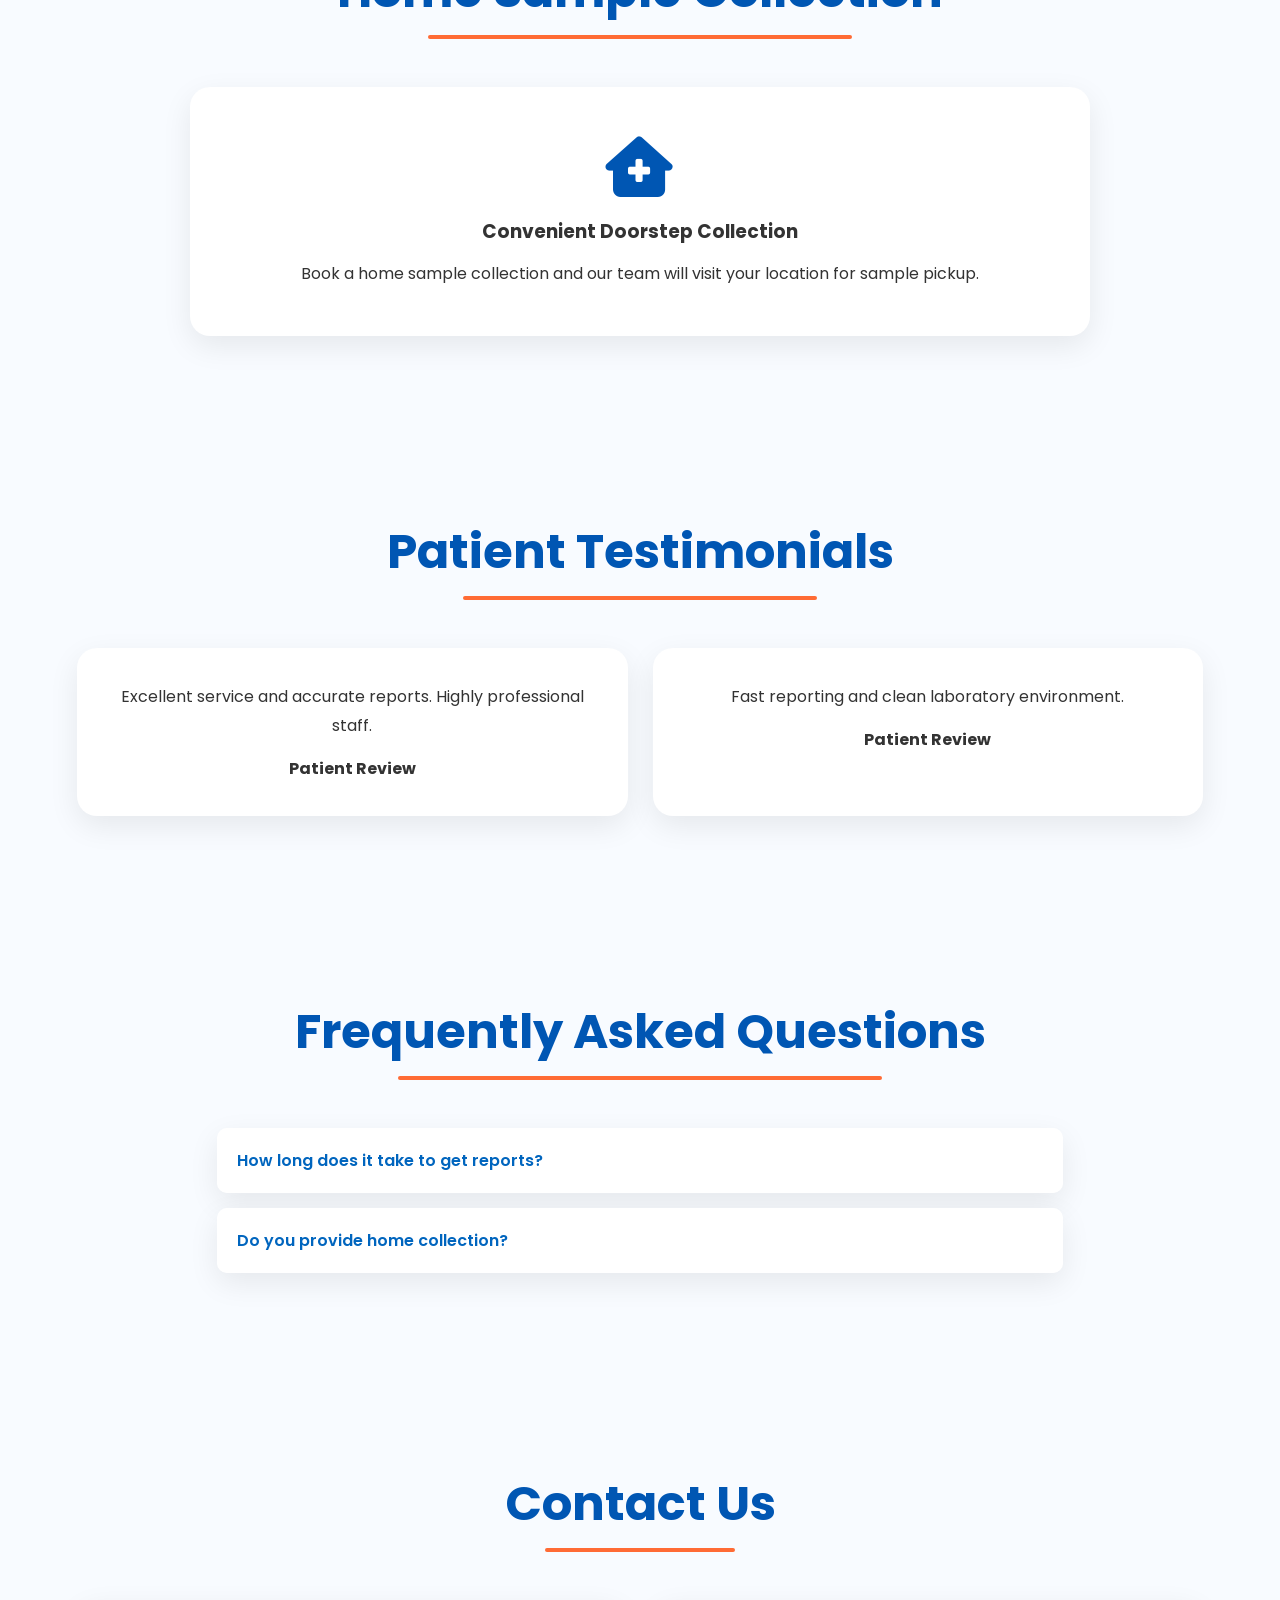
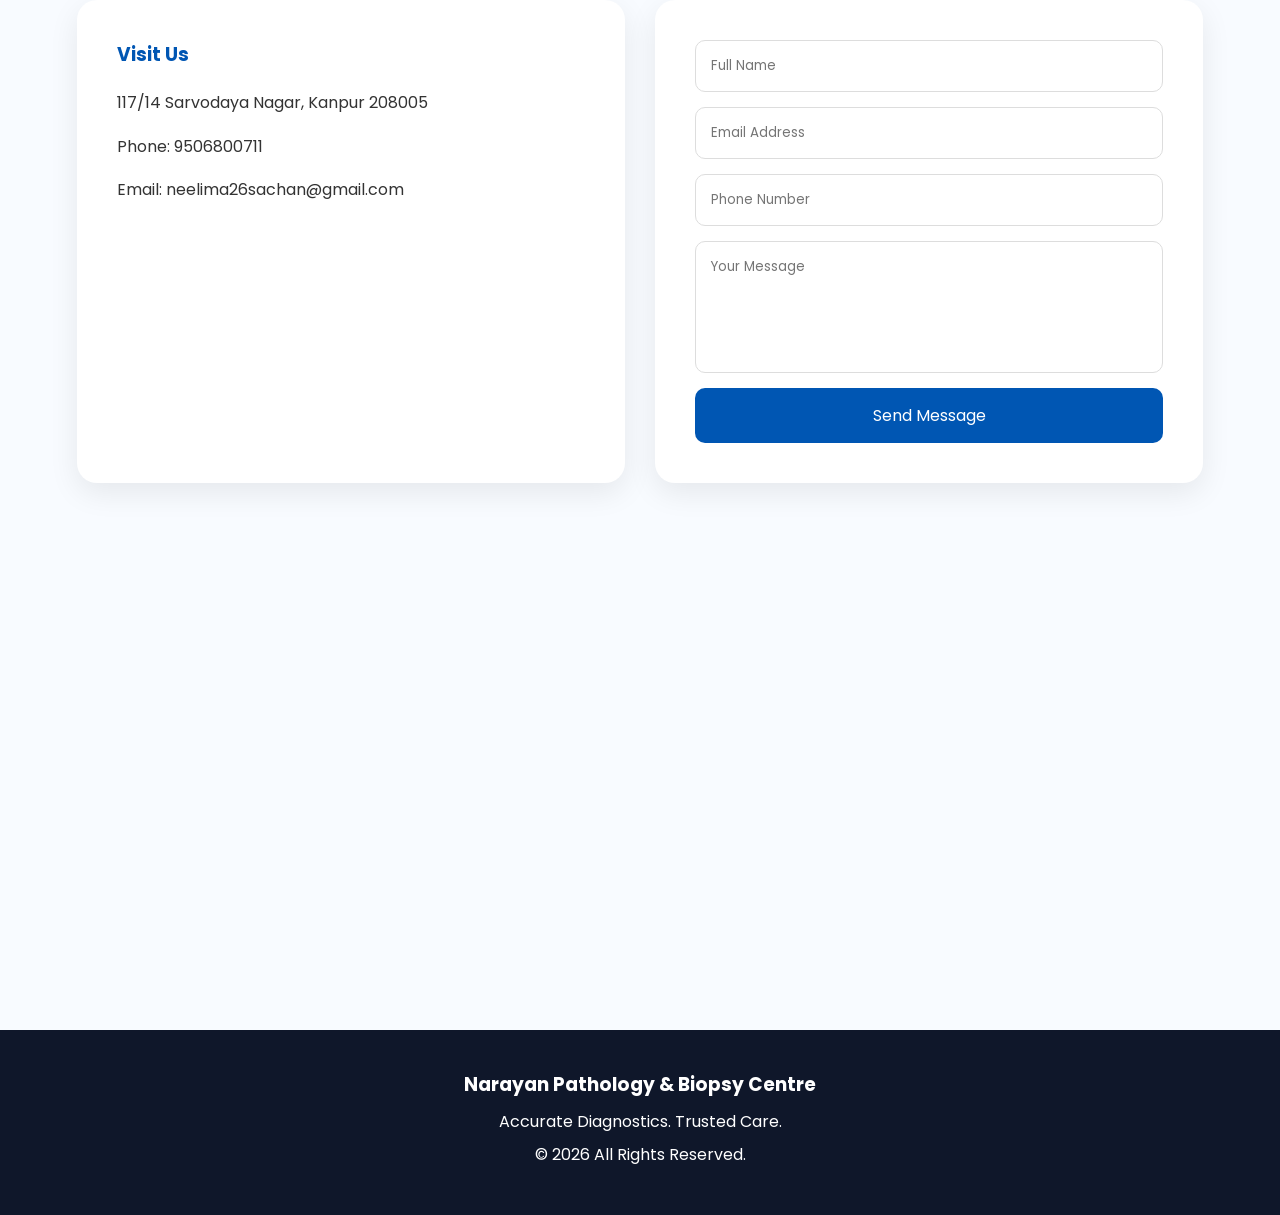
==== commit 94b721df: "Update index.html" ====
--- a/index.html
+++ b/index.html
@@ -285,9 +285,9 @@
             <img src="images/gallery 3.jpeg" alt="">
             <img src="images/gallery 4.jpeg" alt="">
             <img src="images/gallery 5.jpeg" alt="">
-            <img src="images/gallery 6.jpeg" alt="">
             <img src="images/gallery 7.jpeg" alt="">
             <img src="images/gallery 8.jpeg" alt="">
+            <img src="images/gallery 9.jpeg" alt="">
 
         </div>
 
@@ -496,4 +496,4 @@
 
 </body>
 
-</html>+</html>
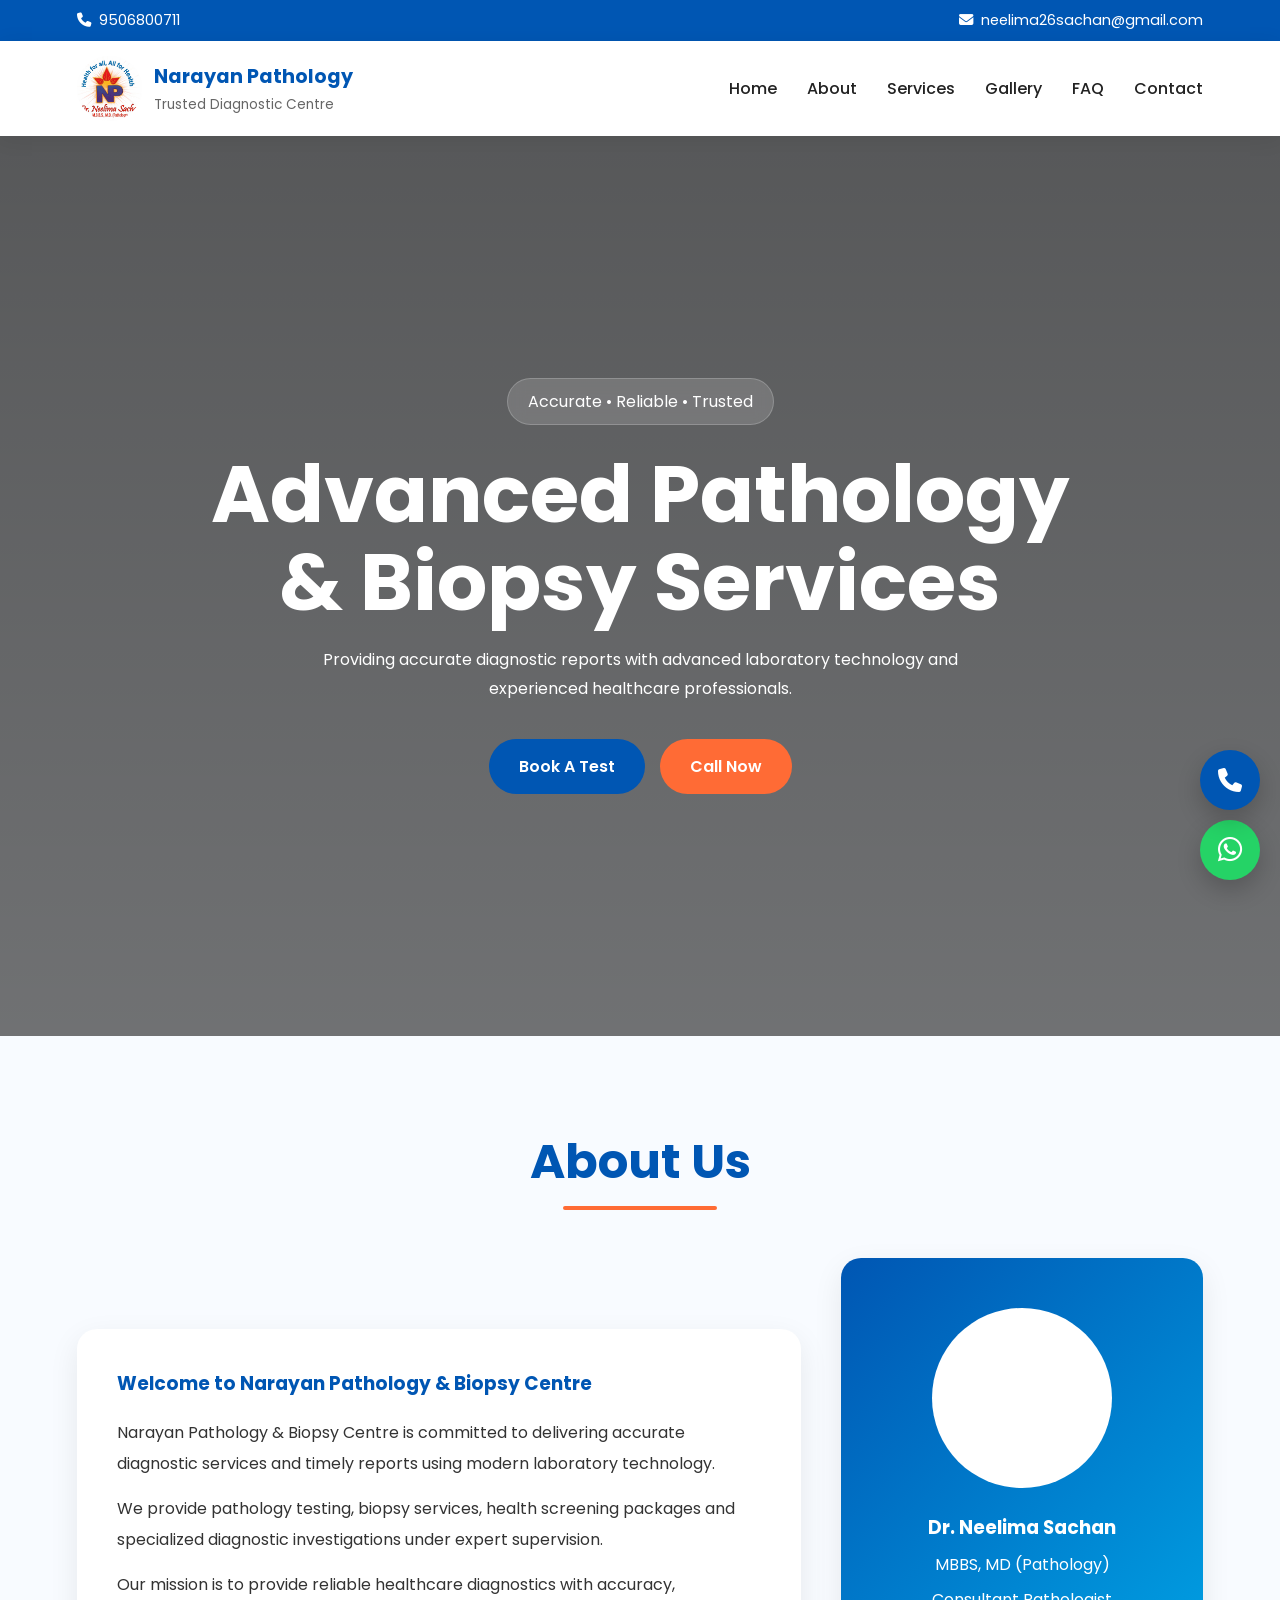
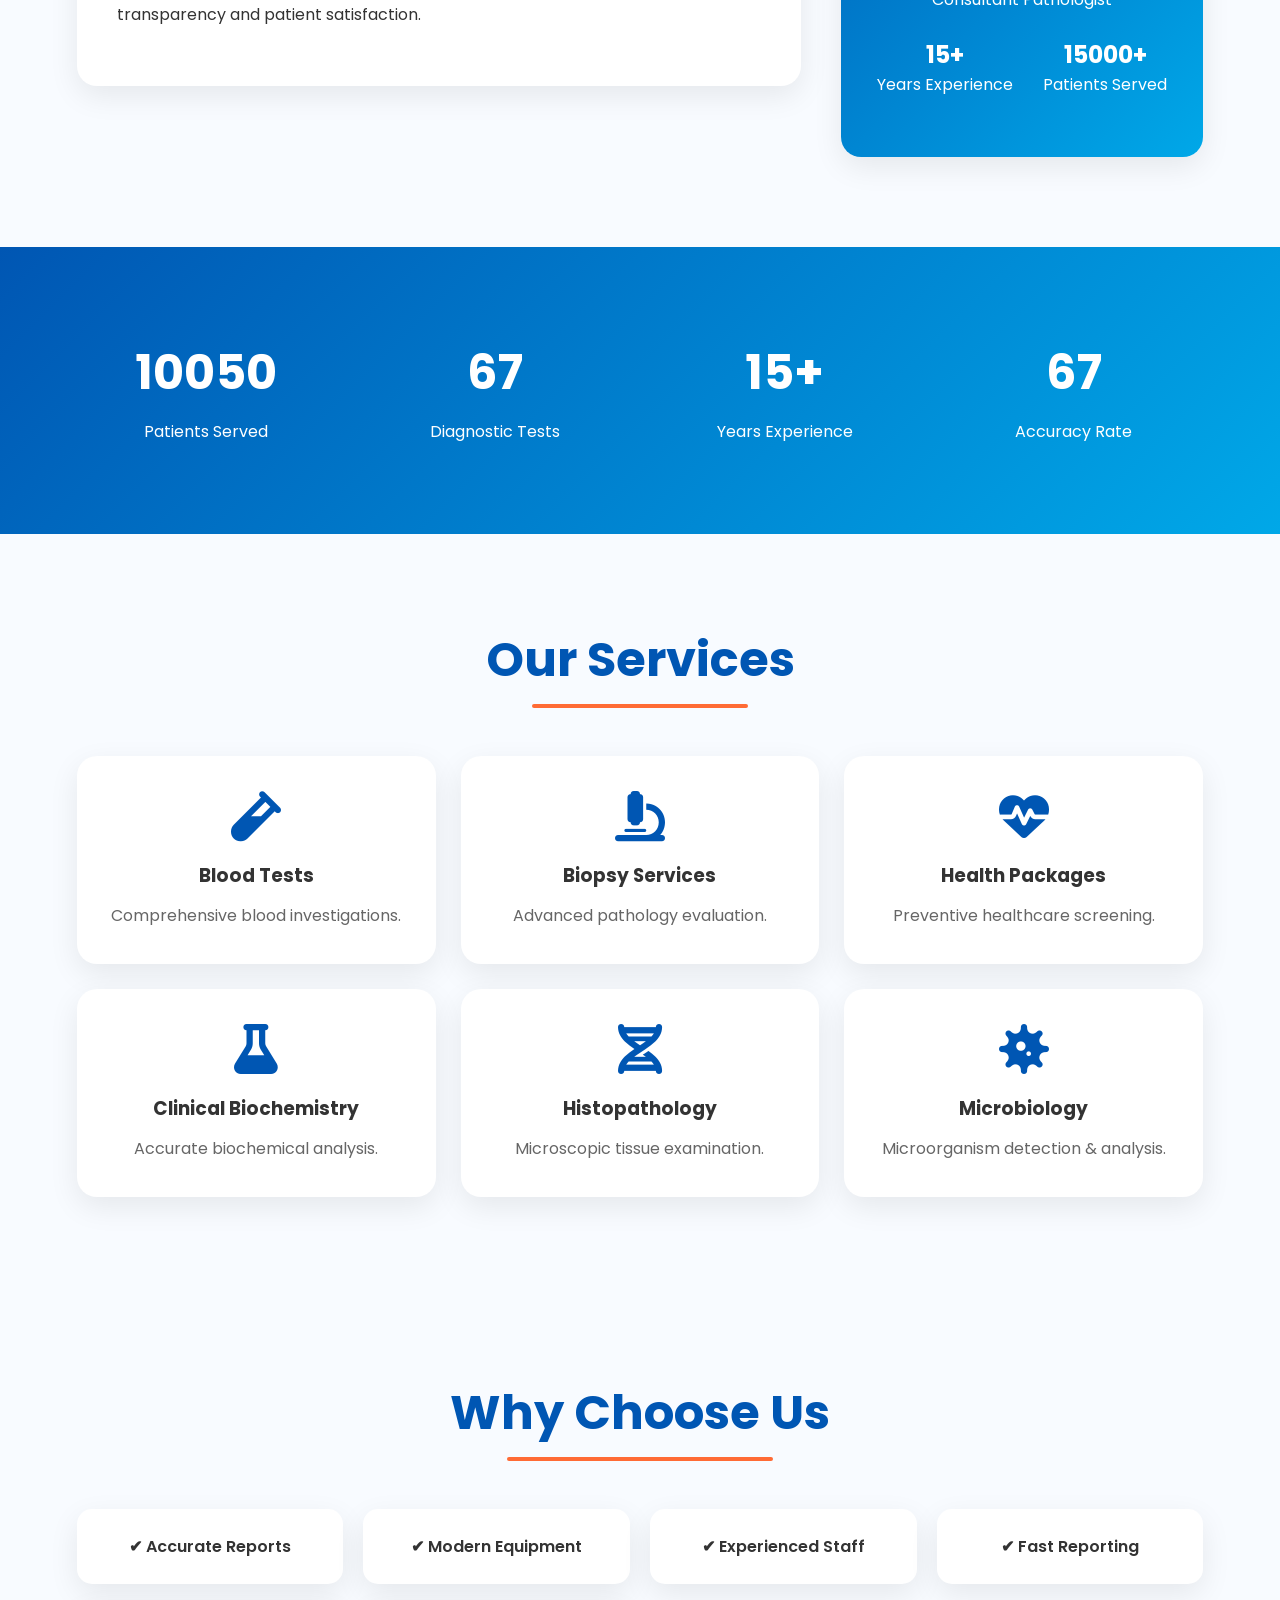
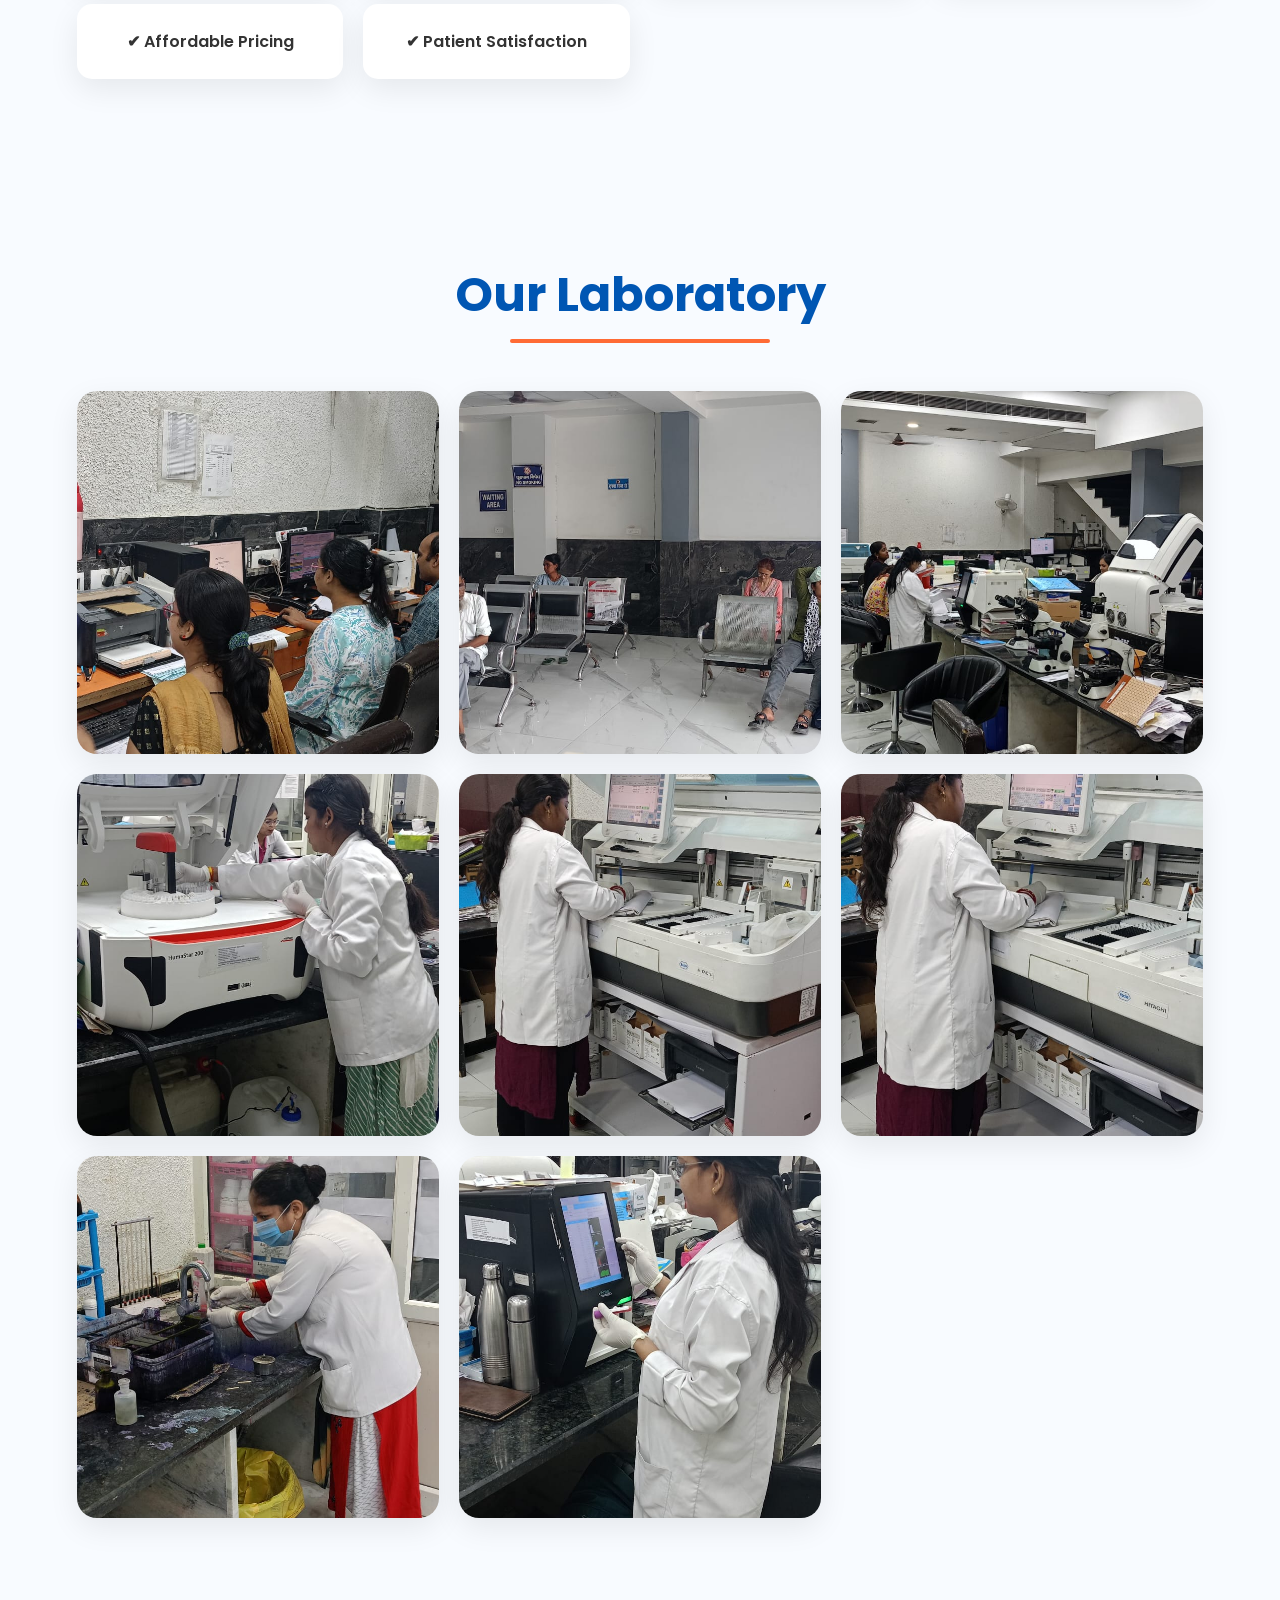
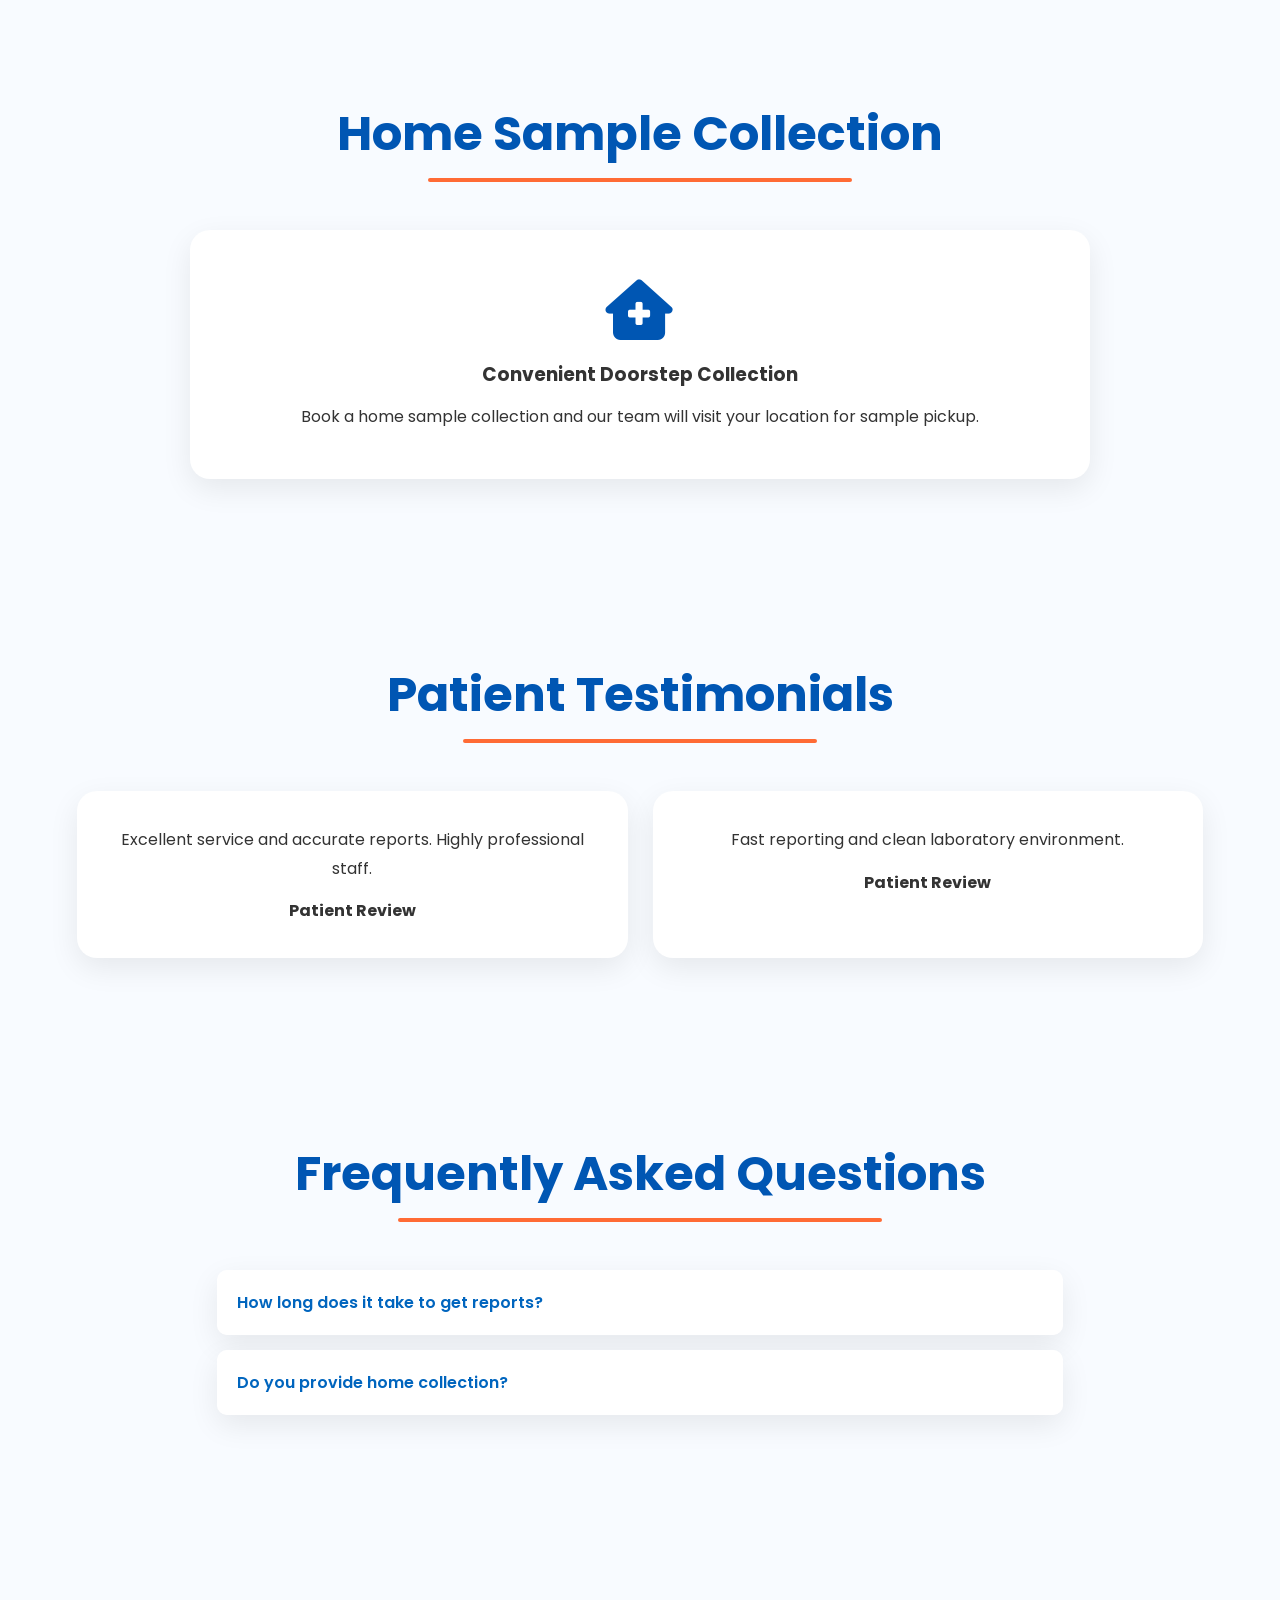
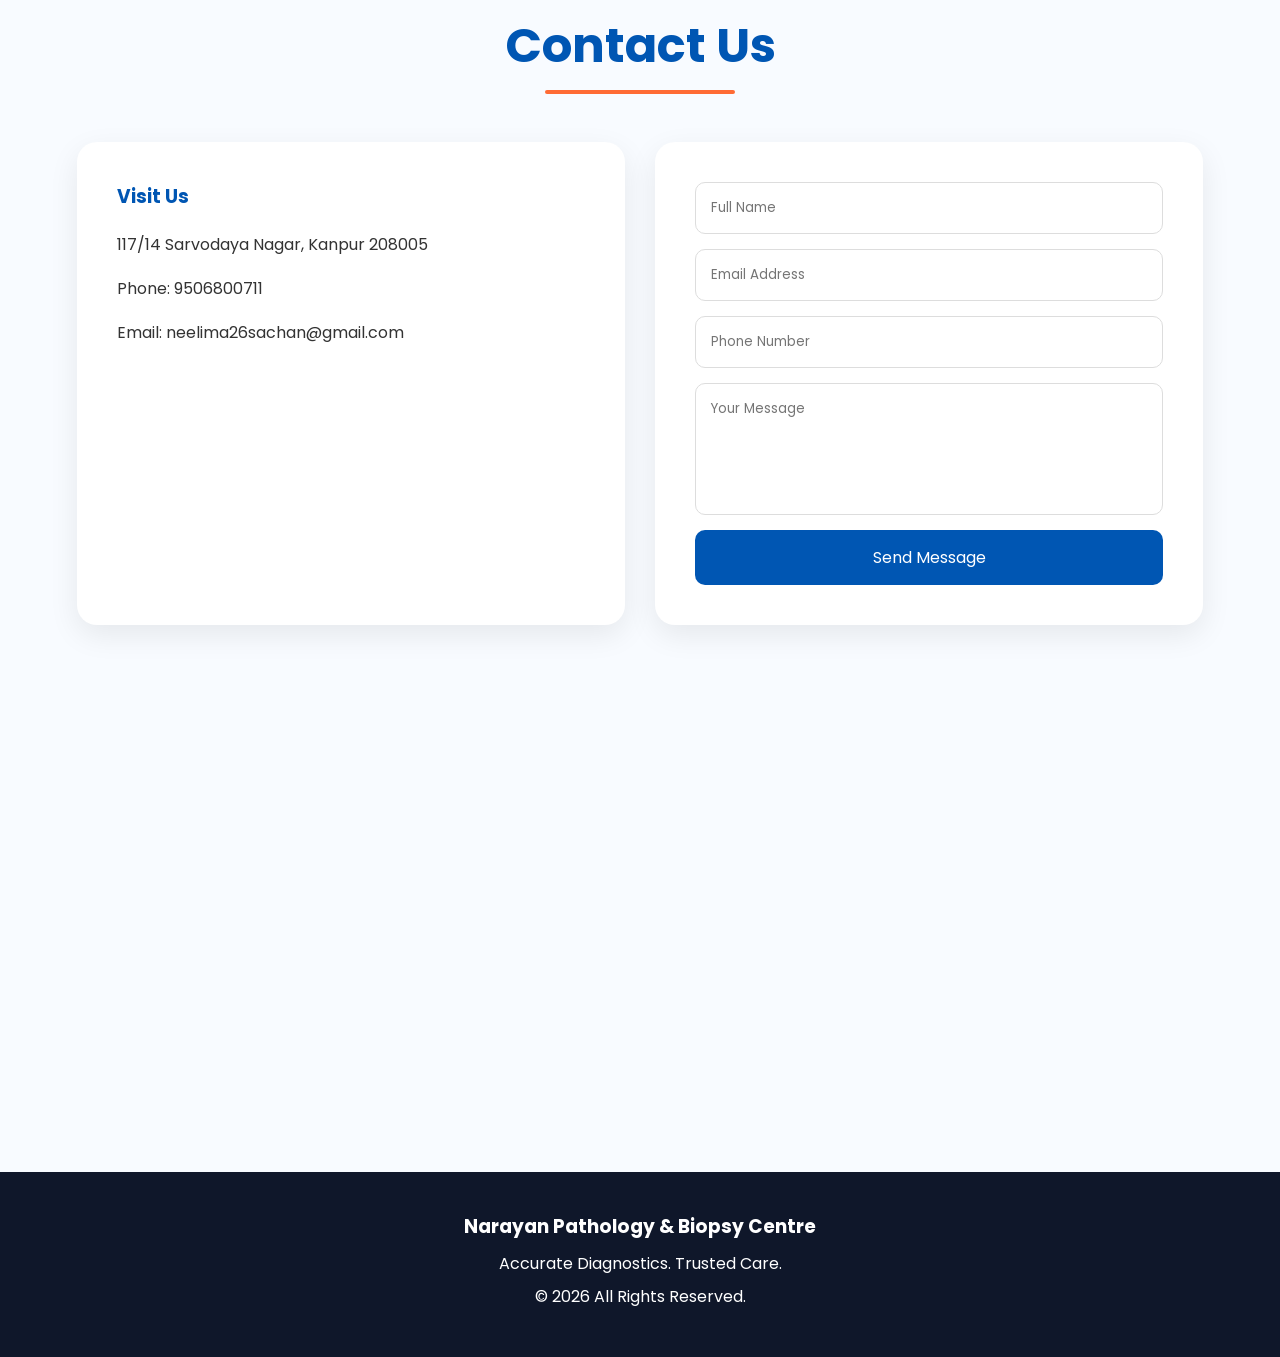
==== commit 41f0455a: "Add files via upload" ====
--- a/index.html
+++ b/index.html
@@ -17,8 +17,6 @@
 
 <body>
 
-    <!-- TOP BAR -->
-
     <div class="top-bar">
 
         <div>
@@ -32,8 +30,6 @@
         </div>
 
     </div>
-
-    <!-- HEADER -->
 
     <header>
 
@@ -68,8 +64,6 @@
 
     </header>
 
-    <!-- HERO -->
-
     <section class="hero" id="home">
 
         <div class="overlay"></div>
@@ -106,8 +100,6 @@
 
     </section>
 
-    <!-- ABOUT -->
-
     <section class="about" id="about">
 
         <div class="section-title">
@@ -143,19 +135,35 @@
 
             <div class="doctor-card">
 
-                <h3>Dr. Neelima Sachan</h3>
-
-                <p>MBBS, MD (Pathology)</p>
-
-                <span>Consultant Pathologist</span>
-
-            </div>
-
-        </div>
-
-    </section>
-
-    <!-- STATS -->
+    <div class="doctor-image">
+        <img src="images/doctor.jpeg" alt="Dr. Neelima Sachan">
+    </div>
+
+    <h3>Dr. Neelima Sachan</h3>
+
+    <p>MBBS, MD (Pathology)</p>
+
+    <span>Consultant Pathologist</span>
+
+    <div class="doctor-details">
+
+        <div>
+            <strong>15+</strong>
+            <p>Years Experience</p>
+        </div>
+
+        <div>
+            <strong>15000+</strong>
+            <p>Patients Served</p>
+        </div>
+
+    </div>
+
+</div>
+
+        </div>
+
+    </section>
 
     <section class="stats">
 
@@ -192,8 +200,6 @@
         </div>
 
     </section>
-
-    <!-- SERVICES -->
 
     <section class="services" id="services">
 
@@ -244,8 +250,6 @@
         </div>
 
     </section>
-
-    <!-- WHY CHOOSE US -->
 
     <section class="why-us">
 
@@ -268,8 +272,6 @@
 
     </section>
 
-    <!-- GALLERY -->
-
     <section class="gallery" id="gallery">
 
         <div class="section-title">
@@ -285,15 +287,13 @@
             <img src="images/gallery 3.jpeg" alt="">
             <img src="images/gallery 4.jpeg" alt="">
             <img src="images/gallery 5.jpeg" alt="">
+            <img src="images/gallery 6.jpeg" alt="">
             <img src="images/gallery 7.jpeg" alt="">
             <img src="images/gallery 8.jpeg" alt="">
-            <img src="images/gallery 9.jpeg" alt="">
-
-        </div>
-
-    </section>
-
-    <!-- HOME COLLECTION -->
+
+        </div>
+
+    </section>
 
     <section class="home-collection">
 
@@ -318,8 +318,6 @@
 
     </section>
 
-    <!-- TESTIMONIALS -->
-
     <section class="testimonials">
 
         <div class="section-title">
@@ -354,8 +352,6 @@
         </div>
 
     </section>
-
-    <!-- FAQ -->
 
     <section class="faq" id="faq">
 
@@ -391,8 +387,6 @@
 
     </section>
 
-    <!-- CONTACT -->
-
     <section class="contact" id="contact">
 
         <div class="section-title">
@@ -448,8 +442,6 @@
         </div>
 
     </section>
-
-    <!-- MAP -->
 
     <section class="map">
 
@@ -460,8 +452,6 @@
 
     </section>
 
-    <!-- FOOTER -->
-
     <footer>
 
         <h3>Narayan Pathology & Biopsy Centre</h3>
@@ -476,8 +466,6 @@
 
     </footer>
 
-    <!-- FLOATING BUTTONS -->
-
     <a href="https://wa.me/919506800711"
         class="whatsapp">
 
@@ -492,8 +480,24 @@
 
     </a>
 
+    <div id="policyModal" class="policy-modal">
+        <div class="policy-modal-content">
+            <h3>Confidentiality & Impartiality Policy</h3>
+            <div class="policy-body">
+                <p><strong>Patient Welfare:</strong> Laboratory offers its services keeping the patient's welfare as its paramount interest based on Autonomy, Beneficence, Non-maleficence, and Justice[cite: 10, 13, 15, 16, 17].</p>
+                <p><strong>Impartiality:</strong> The laboratory is responsible for the impartiality of its activities and does not allow commercial, financial, or other pressures to compromise impartiality[cite: 66].</p>
+                <p><strong>Confidentiality & Data Protection:</strong> We maintain strict confidentiality of laboratory and patient data[cite: 95]. Information gathered will not be disclosed to a third party without the patient's consent unless required in medico-legal cases[cite: 46, 70]. Patient data obtained after testing is stored securely against loss, tampering, or misuse[cite: 60, 61].</p>
+                <p><strong>Reporting Standards:</strong> The laboratory refrains from producing unreliable reports and ensures that transmission methods are secure and reliable[cite: 41, 51].</p>
+            </div>
+            <div class="policy-modal-buttons">
+                <button id="declinePolicyBtn" class="btn-decline">Decline</button>
+                <button id="acceptPolicyBtn" class="btn-accept">Accept & Send</button>
+            </div>
+        </div>
+    </div>
+
     <script src="script.js"></script>
 
 </body>
 
-</html>
+</html>
--- a/style.css
+++ b/style.css
@@ -163,7 +163,7 @@
         rgba(0,0,0,.65),
         rgba(0,0,0,.55)
     ),
-    url("images/gallery 1.jpeg");
+    url("images/hero.jpeg");
 
     background-size:cover;
     background-position:center;
@@ -290,6 +290,33 @@
 
 .doctor-card p{
     margin-bottom:10px;
+}
+.doctor-image{
+    width:180px;
+    height:180px;
+    margin:0 auto 25px;
+    border-radius:50%;
+    padding:5px;
+    background:white;
+}
+
+.doctor-image img{
+    width:100%;
+    height:100%;
+    object-fit:cover;
+    border-radius:50%;
+}
+
+.doctor-details{
+    display:flex;
+    justify-content:center;
+    gap:30px;
+    margin-top:25px;
+}
+
+.doctor-details strong{
+    display:block;
+    font-size:1.5rem;
 }
 
 /* ===========================
@@ -906,4 +933,114 @@
     cursor:pointer;
 
     z-index:999;
+}
+
+/* ===========================
+   POLICY MODAL STYLES
+=========================== */
+
+.policy-modal {
+    position: fixed;
+    inset: 0;
+    background: rgba(0, 0, 0, 0.6);
+    backdrop-filter: blur(5px);
+    display: none;
+    justify-content: center;
+    align-items: center;
+    z-index: 10000;
+    padding: 20px;
+}
+
+.policy-modal.active {
+    display: flex;
+}
+
+.policy-modal-content {
+    background: var(--white);
+    max-width: 600px;
+    width: 100%;
+    padding: 35px;
+    border-radius: 20px;
+    box-shadow: 0 15px 50px rgba(0,0,0,0.3);
+    animation: fadeInModal 0.4s ease;
+}
+
+@keyframes fadeInModal {
+    from { transform: translateY(-20px); opacity: 0; }
+    to { transform: translateY(0); opacity: 1; }
+}
+
+.policy-modal-content h3 {
+    color: var(--primary);
+    margin-bottom: 20px;
+    font-size: 1.5rem;
+    border-bottom: 2px solid var(--light);
+    padding-bottom: 10px;
+}
+
+.policy-body {
+    max-height: 300px;
+    overflow-y: auto;
+    margin-bottom: 25px;
+    padding-right: 10px;
+}
+
+.policy-body p {
+    font-size: 0.95rem;
+    line-height: 1.7;
+    margin-bottom: 15px;
+    color: #444;
+}
+
+.policy-body::-webkit-scrollbar {
+    width: 5px;
+}
+
+.policy-body::-webkit-scrollbar-thumb {
+    background: #ccc;
+    border-radius: 10px;
+}
+
+.policy-modal-buttons {
+    display: flex;
+    justify-content: flex-end;
+    gap: 15px;
+}
+
+.btn-accept, .btn-decline {
+    padding: 12px 25px;
+    border-radius: 8px;
+    font-weight: 600;
+    cursor: pointer;
+    transition: 0.3s;
+    font-size: 0.95rem;
+}
+
+.btn-accept {
+    background: var(--primary);
+    color: var(--white);
+    border: none;
+}
+
+.btn-accept:hover {
+    background: var(--secondary);
+}
+
+.btn-decline {
+    background: #e2e8f0;
+    color: var(--dark);
+    border: none;
+}
+
+.btn-decline:hover {
+    background: #cbd5e1;
+}
+
+@media(max-width: 480px) {
+    .policy-modal-buttons {
+        flex-direction: column-reverse;
+    }
+    .btn-accept, .btn-decline {
+        width: 100%;
+    }
 }
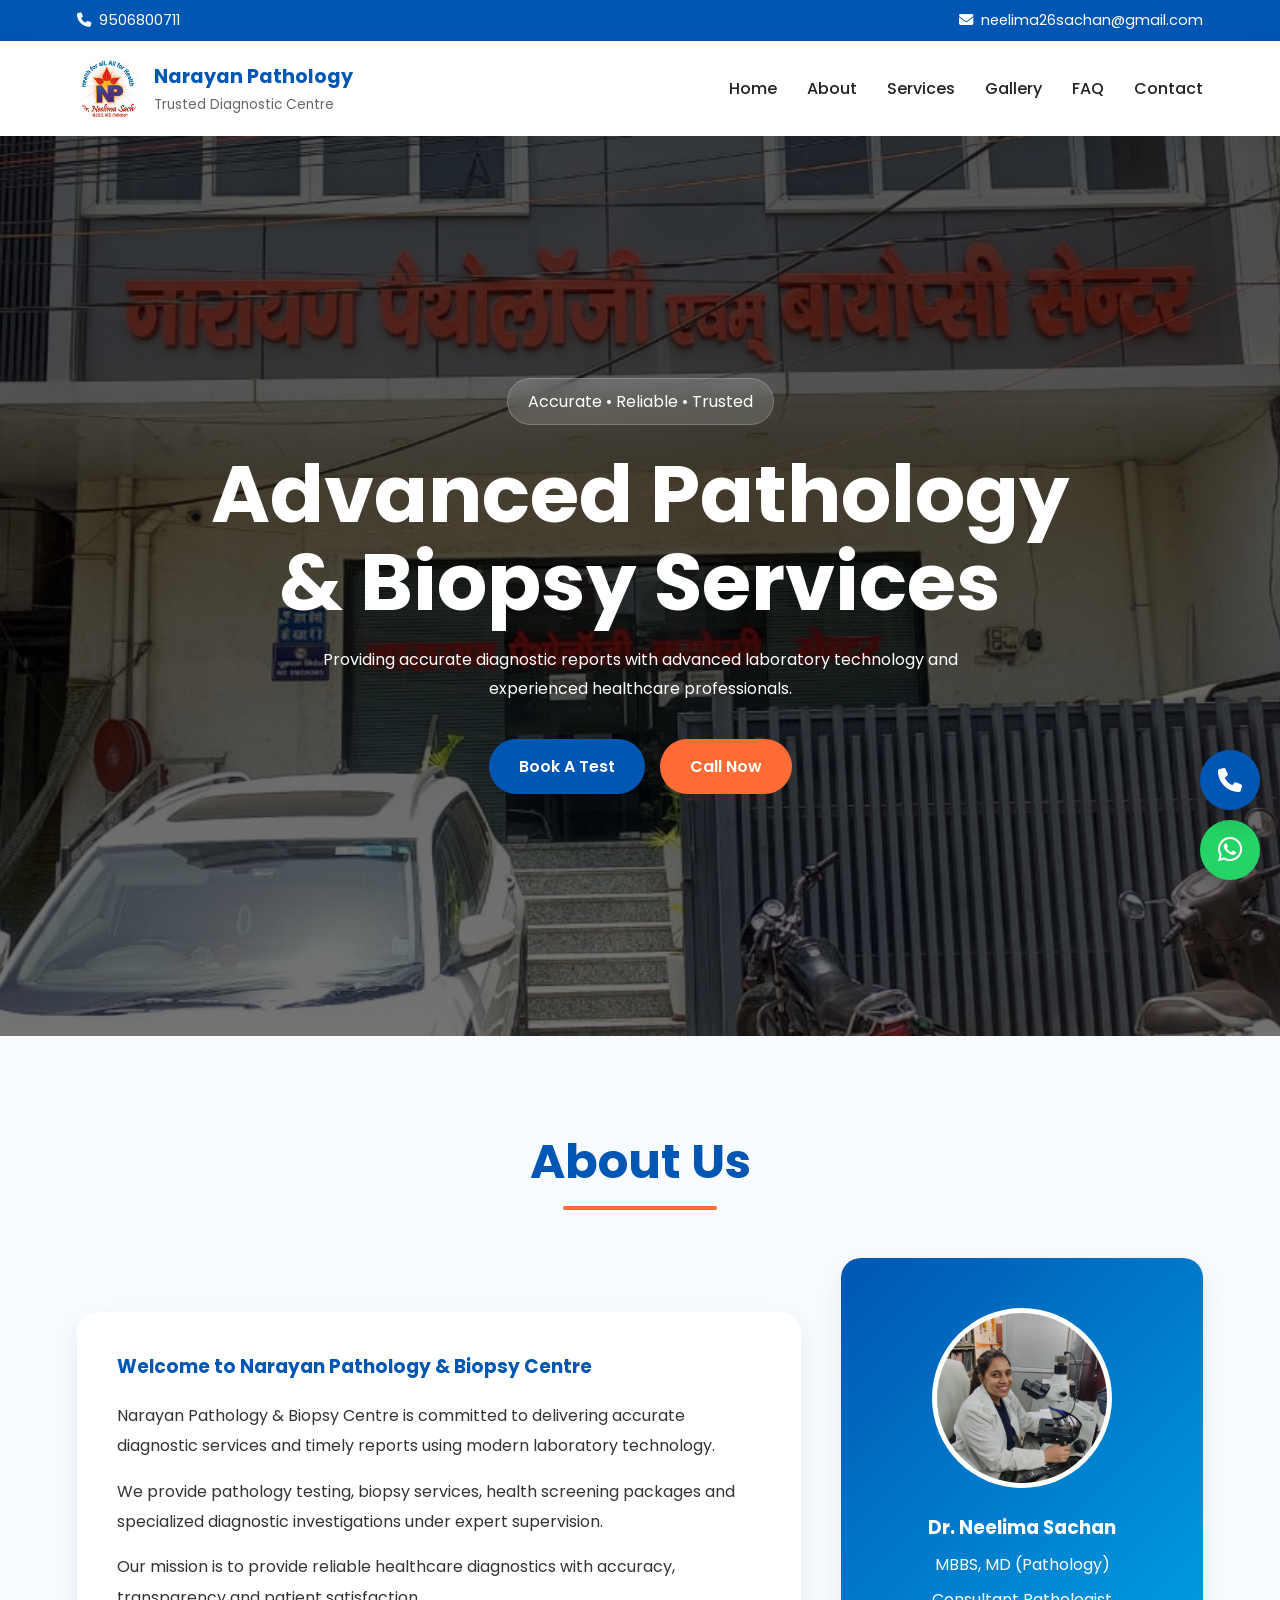
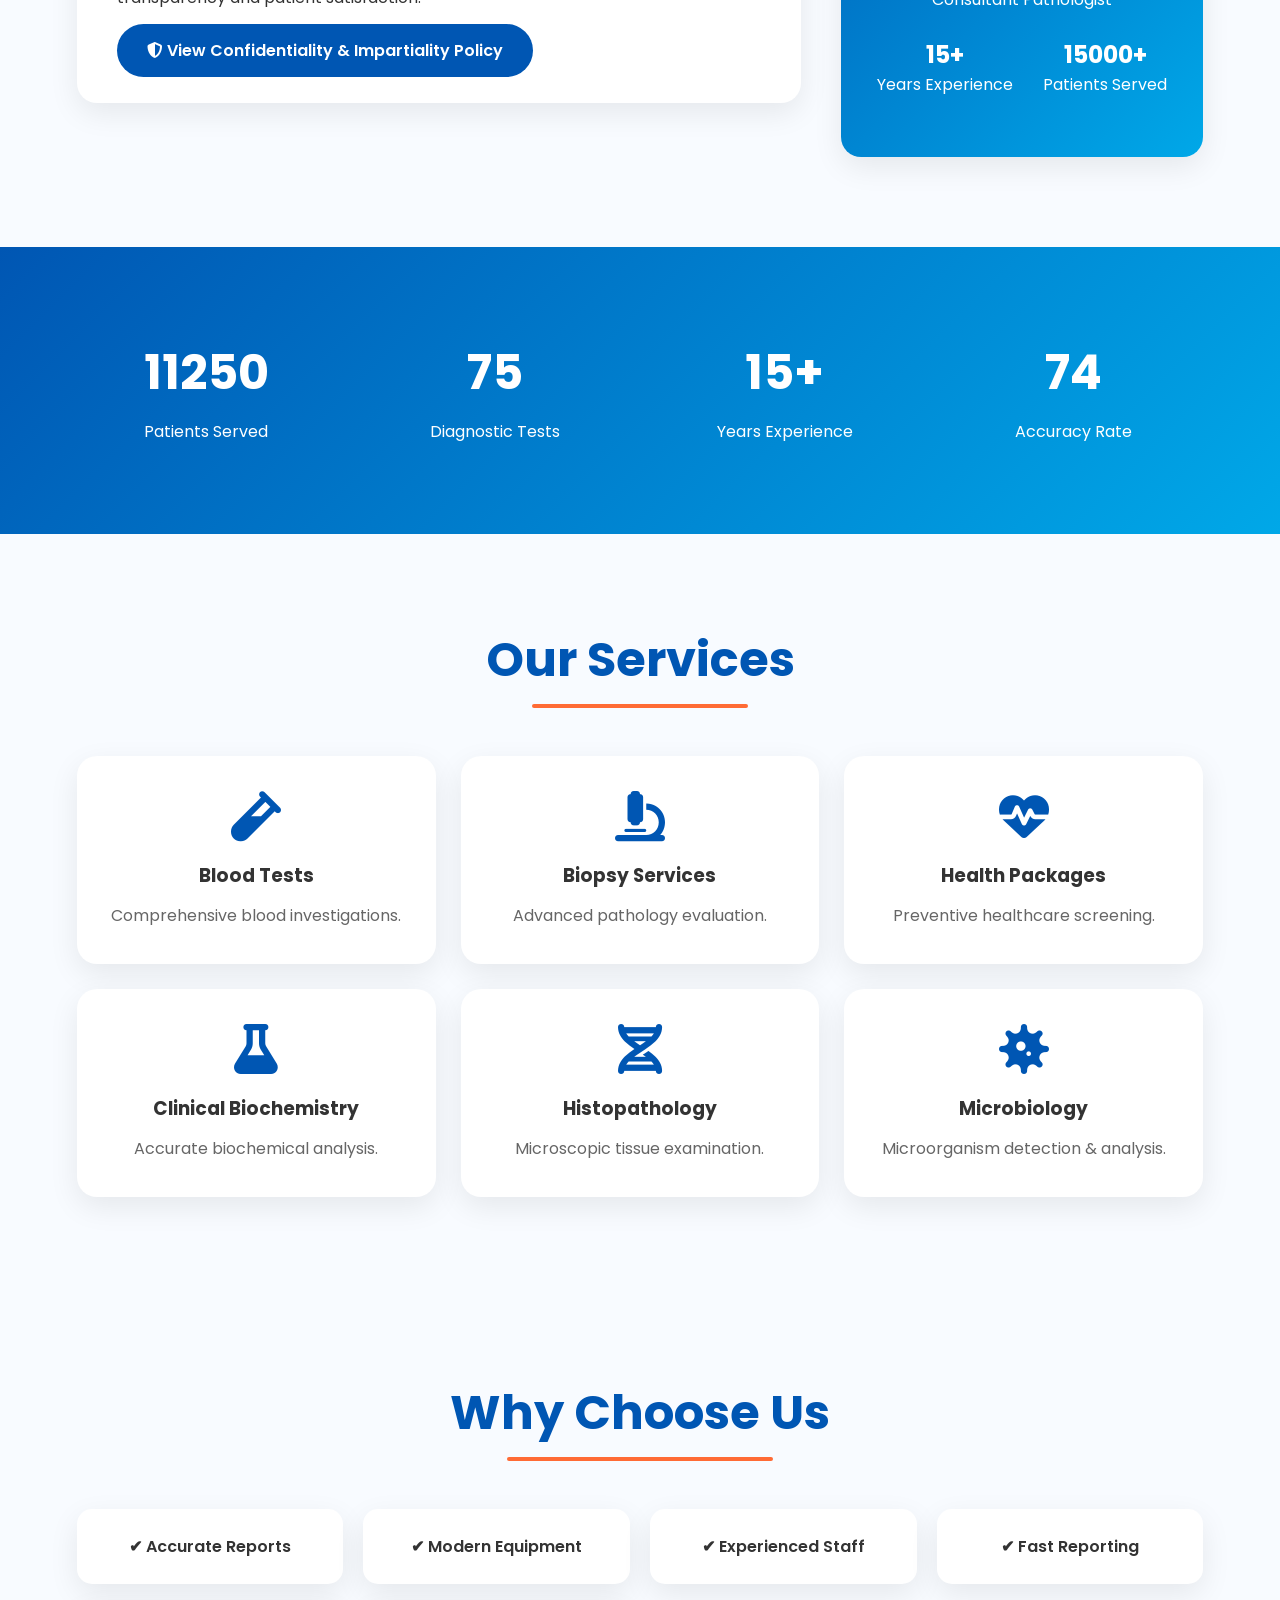
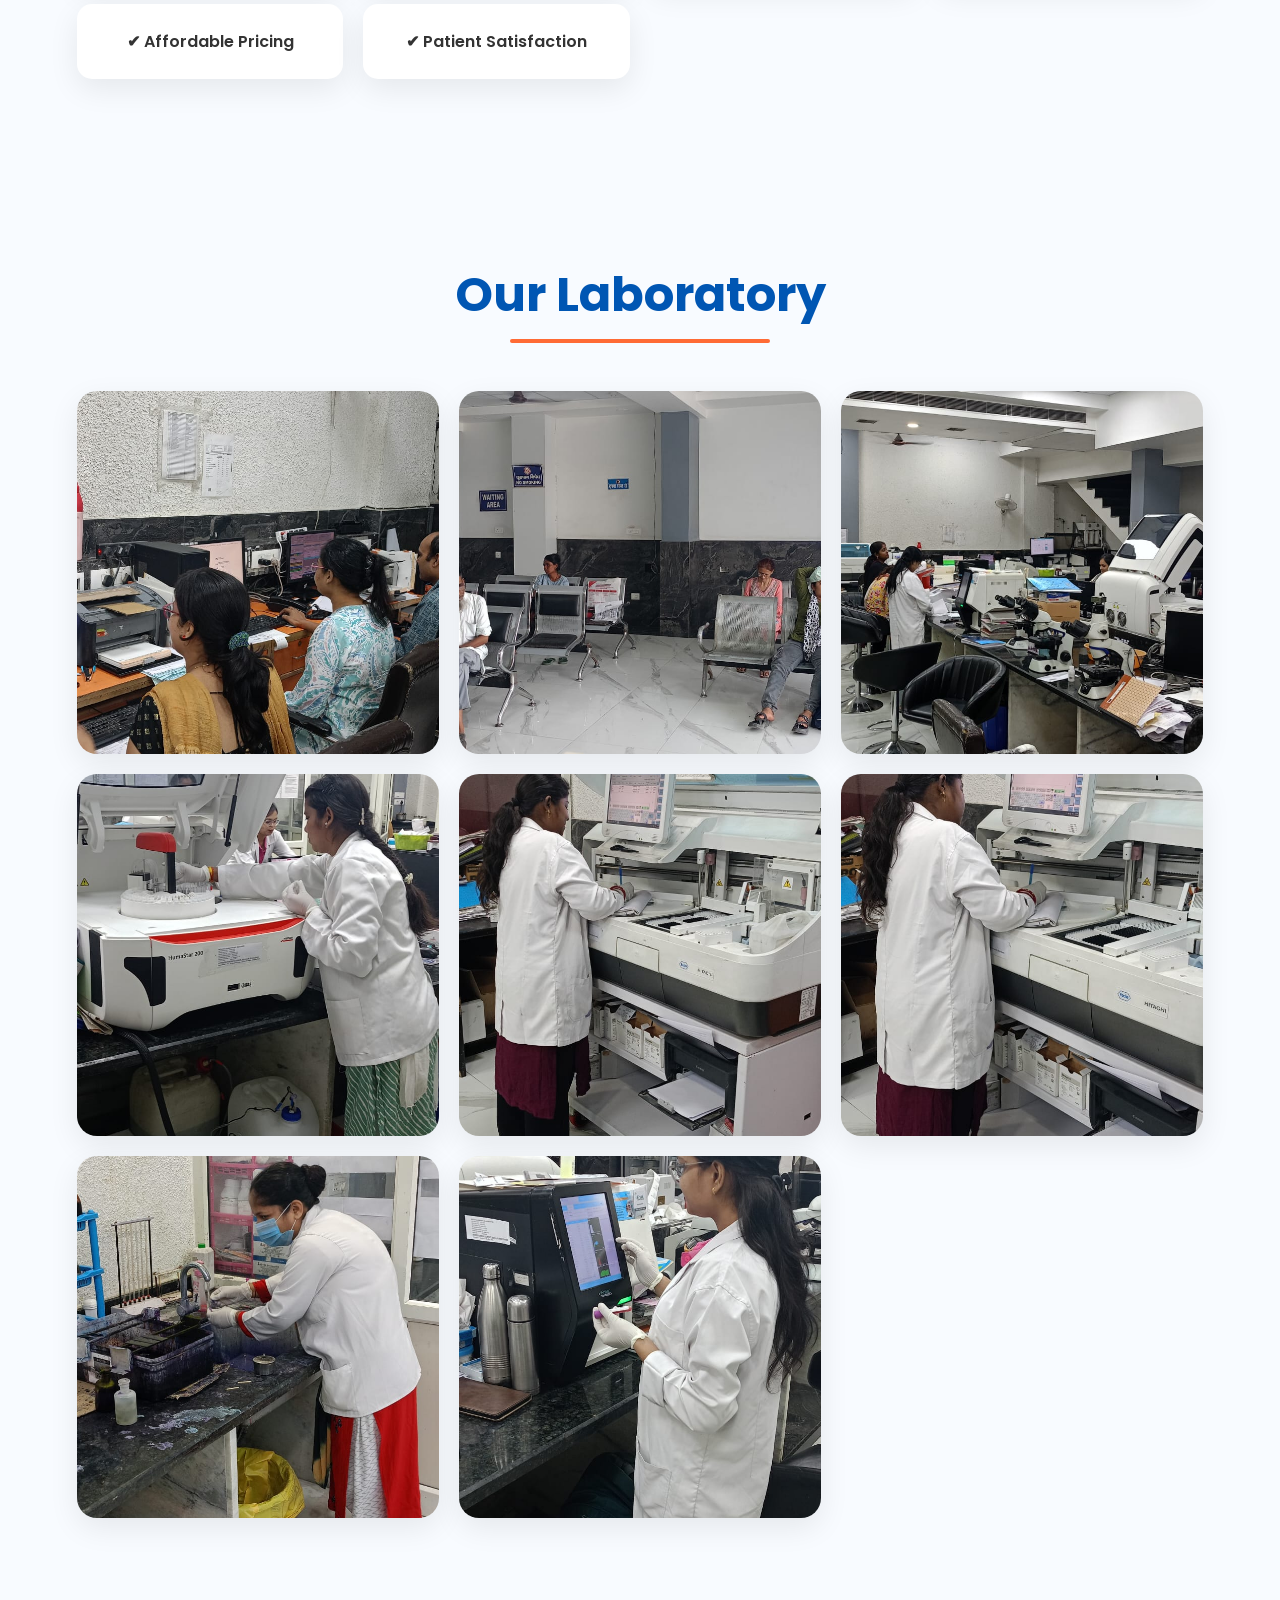
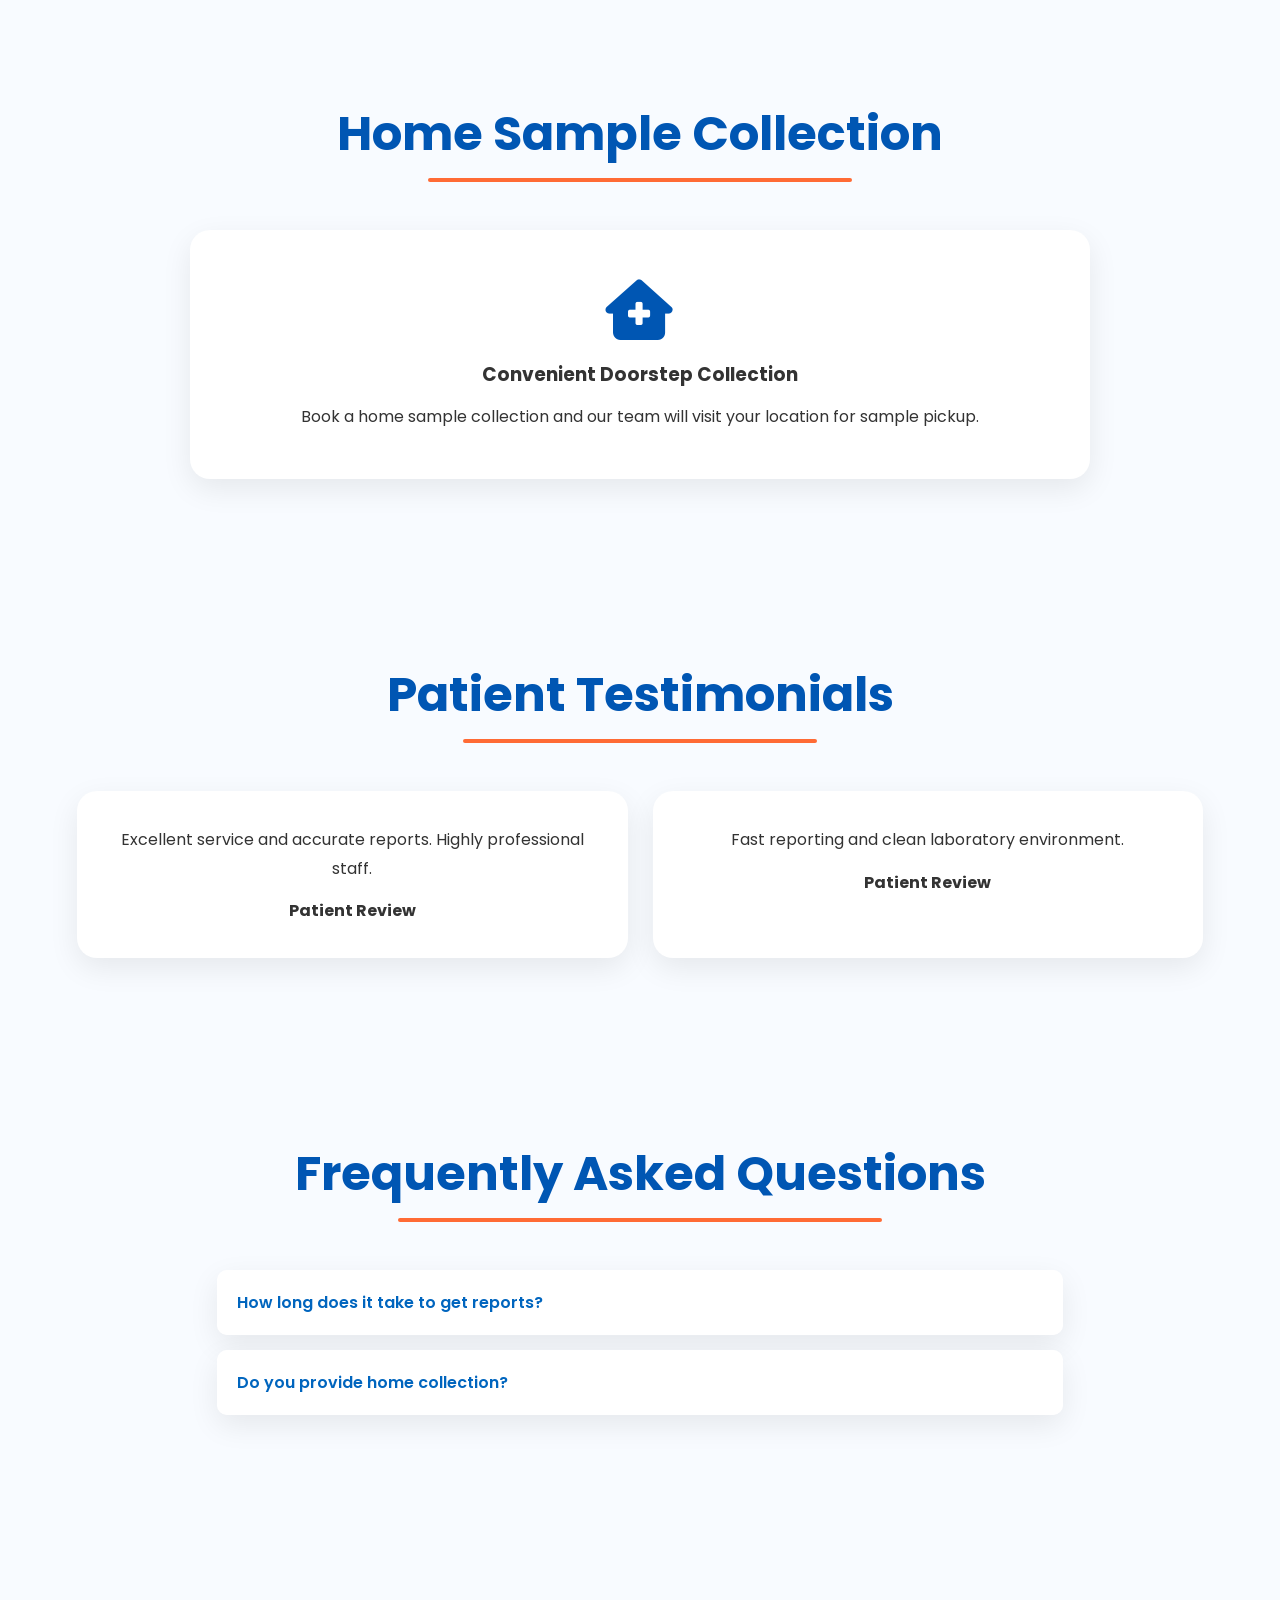
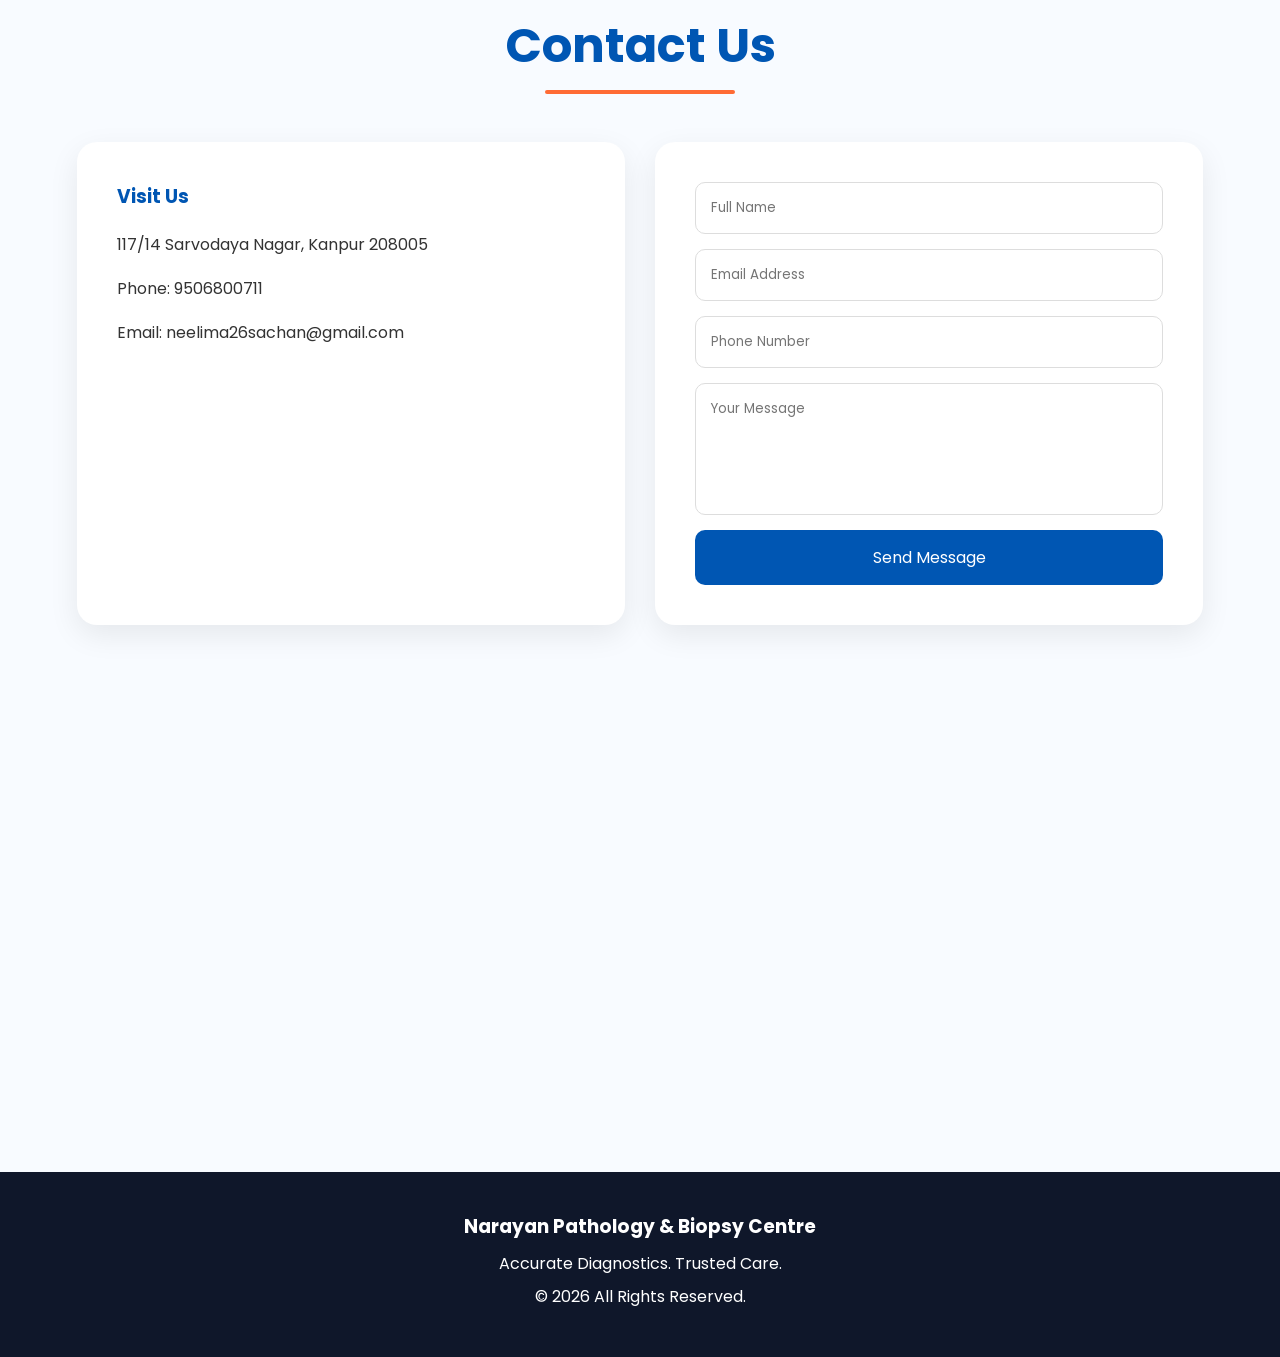
==== commit 8d47619d: "Refactor index.html with updated content and structure" ====
--- a/index.html
+++ b/index.html
@@ -17,6 +17,8 @@
 
 <body>
 
+    <!-- TOP BAR -->
+
     <div class="top-bar">
 
         <div>
@@ -30,6 +32,8 @@
         </div>
 
     </div>
+
+    <!-- HEADER -->
 
     <header>
 
@@ -64,6 +68,8 @@
 
     </header>
 
+    <!-- HERO -->
+
     <section class="hero" id="home">
 
         <div class="overlay"></div>
@@ -100,6 +106,8 @@
 
     </section>
 
+    <!-- ABOUT -->
+
     <section class="about" id="about">
 
         <div class="section-title">
@@ -126,73 +134,80 @@
                     investigations under expert supervision.
                 </p>
 
-                <p>
+                <p style="margin-bottom: 25px;">
                     Our mission is to provide reliable healthcare diagnostics
                     with accuracy, transparency and patient satisfaction.
                 </p>
 
+                <!-- NEW POLICY LINK BUTTON -->
+                <a href="CONFIDENTIALITY IMPARTIALITY POLICY.pdf" target="_blank" class="btn btn-policy">
+                    <i class="fa-solid fa-shield-halved"></i> View Confidentiality & Impartiality Policy
+                </a>
+
             </div>
 
             <div class="doctor-card">
 
-    <div class="doctor-image">
-        <img src="images/doctor.jpeg" alt="Dr. Neelima Sachan">
-    </div>
-
-    <h3>Dr. Neelima Sachan</h3>
-
-    <p>MBBS, MD (Pathology)</p>
-
-    <span>Consultant Pathologist</span>
-
-    <div class="doctor-details">
-
-        <div>
-            <strong>15+</strong>
+                <div class="doctor-image">
+                    <img src="images/doctor.jpeg" alt="Dr. Neelima Sachan">
+                </div>
+
+                <h3>Dr. Neelima Sachan</h3>
+
+                <p>MBBS, MD (Pathology)</p>
+
+                <span>Consultant Pathologist</span>
+
+                <div class="doctor-details">
+
+                    <div>
+                        <strong>15+</strong>
+                        <p>Years Experience</p>
+                    </div>
+
+                    <div>
+                        <strong>15000+</strong>
+                        <p>Patients Served</p>
+                    </div>
+
+                </div>
+
+            </div>
+
+        </div>
+
+    </section>
+
+    <!-- STATS -->
+
+    <section class="stats">
+
+        <div class="stat">
+
+            <h2 class="counter" data-target="15000">0</h2>
+
+            <p>Patients Served</p>
+
+        </div>
+
+        <div class="stat">
+
+            <h2 class="counter" data-target="100">0</h2>
+
+            <p>Diagnostic Tests</p>
+
+        </div>
+
+        <div class="stat">
+
+            <h2 class="counter" data-target="15">0</h2>
+
             <p>Years Experience</p>
-        </div>
-
-        <div>
-            <strong>15000+</strong>
-            <p>Patients Served</p>
-        </div>
-
-    </div>
-
-</div>
-
-        </div>
-
-    </section>
-
-    <section class="stats">
+
+        </div>
 
         <div class="stat">
 
-            <h2 class="counter" data-target="15000">0</h2>
-
-            <p>Patients Served</p>
-
-        </div>
-
-        <div class="stat">
-
-            <h2 class="counter" data-target="100">0</h2>
-
-            <p>Diagnostic Tests</p>
-
-        </div>
-
-        <div class="stat">
-
-            <h2 class="counter" data-target="15">0</h2>
-
-            <p>Years Experience</p>
-
-        </div>
-
-        <div class="stat">
-
             <h2 class="counter" data-target="98">0</h2>
 
             <p>Accuracy Rate</p>
@@ -200,6 +215,8 @@
         </div>
 
     </section>
+
+    <!-- SERVICES -->
 
     <section class="services" id="services">
 
@@ -250,6 +267,8 @@
         </div>
 
     </section>
+
+    <!-- WHY CHOOSE US -->
 
     <section class="why-us">
 
@@ -271,6 +290,8 @@
         </div>
 
     </section>
+
+    <!-- GALLERY -->
 
     <section class="gallery" id="gallery">
 
@@ -295,6 +316,8 @@
 
     </section>
 
+    <!-- HOME COLLECTION -->
+
     <section class="home-collection">
 
         <div class="section-title">
@@ -318,6 +341,8 @@
 
     </section>
 
+    <!-- TESTIMONIALS -->
+
     <section class="testimonials">
 
         <div class="section-title">
@@ -352,6 +377,8 @@
         </div>
 
     </section>
+
+    <!-- FAQ -->
 
     <section class="faq" id="faq">
 
@@ -387,6 +414,8 @@
 
     </section>
 
+    <!-- CONTACT -->
+
     <section class="contact" id="contact">
 
         <div class="section-title">
@@ -442,6 +471,8 @@
         </div>
 
     </section>
+
+    <!-- MAP -->
 
     <section class="map">
 
@@ -452,6 +483,8 @@
 
     </section>
 
+    <!-- FOOTER -->
+
     <footer>
 
         <h3>Narayan Pathology & Biopsy Centre</h3>
@@ -466,6 +499,8 @@
 
     </footer>
 
+    <!-- FLOATING BUTTONS -->
+
     <a href="https://wa.me/919506800711"
         class="whatsapp">
 
@@ -480,24 +515,8 @@
 
     </a>
 
-    <div id="policyModal" class="policy-modal">
-        <div class="policy-modal-content">
-            <h3>Confidentiality & Impartiality Policy</h3>
-            <div class="policy-body">
-                <p><strong>Patient Welfare:</strong> Laboratory offers its services keeping the patient's welfare as its paramount interest based on Autonomy, Beneficence, Non-maleficence, and Justice[cite: 10, 13, 15, 16, 17].</p>
-                <p><strong>Impartiality:</strong> The laboratory is responsible for the impartiality of its activities and does not allow commercial, financial, or other pressures to compromise impartiality[cite: 66].</p>
-                <p><strong>Confidentiality & Data Protection:</strong> We maintain strict confidentiality of laboratory and patient data[cite: 95]. Information gathered will not be disclosed to a third party without the patient's consent unless required in medico-legal cases[cite: 46, 70]. Patient data obtained after testing is stored securely against loss, tampering, or misuse[cite: 60, 61].</p>
-                <p><strong>Reporting Standards:</strong> The laboratory refrains from producing unreliable reports and ensures that transmission methods are secure and reliable[cite: 41, 51].</p>
-            </div>
-            <div class="policy-modal-buttons">
-                <button id="declinePolicyBtn" class="btn-decline">Decline</button>
-                <button id="acceptPolicyBtn" class="btn-accept">Accept & Send</button>
-            </div>
-        </div>
-    </div>
-
     <script src="script.js"></script>
 
 </body>
 
-</html>+</html>
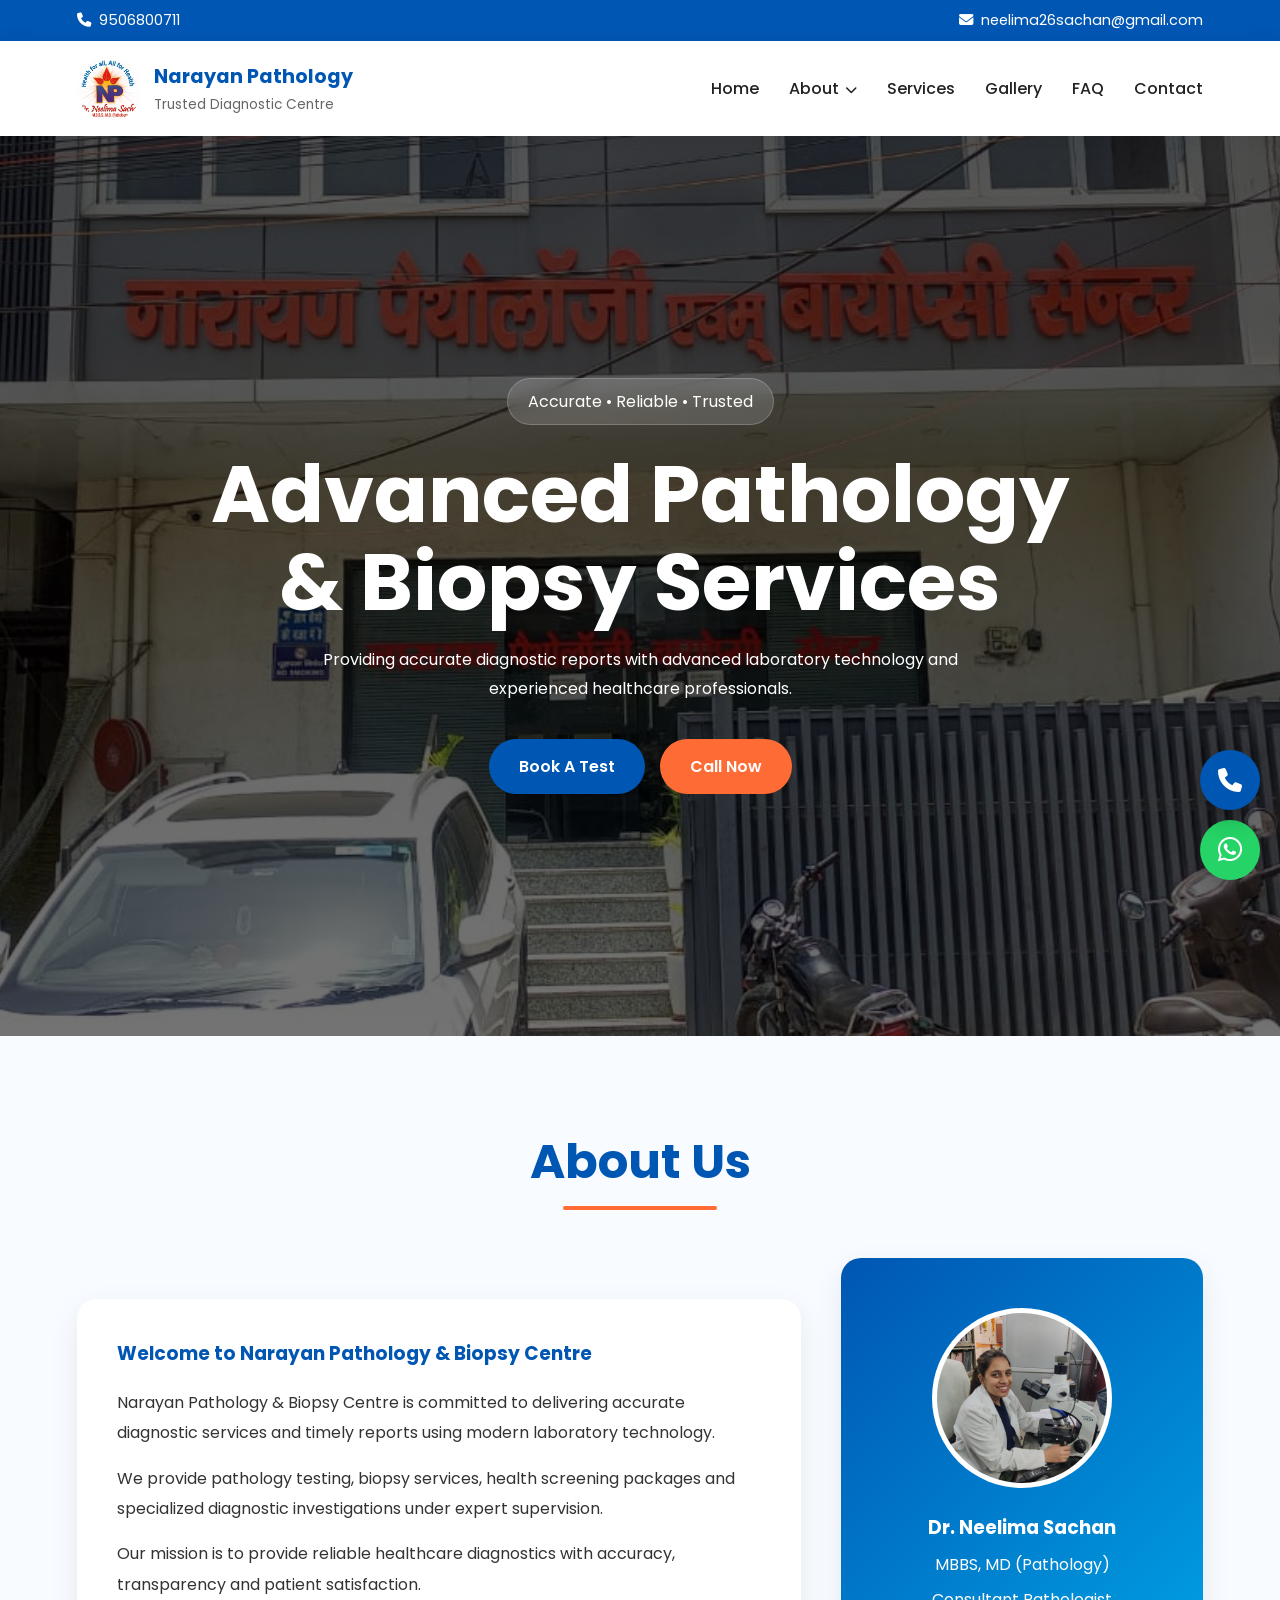
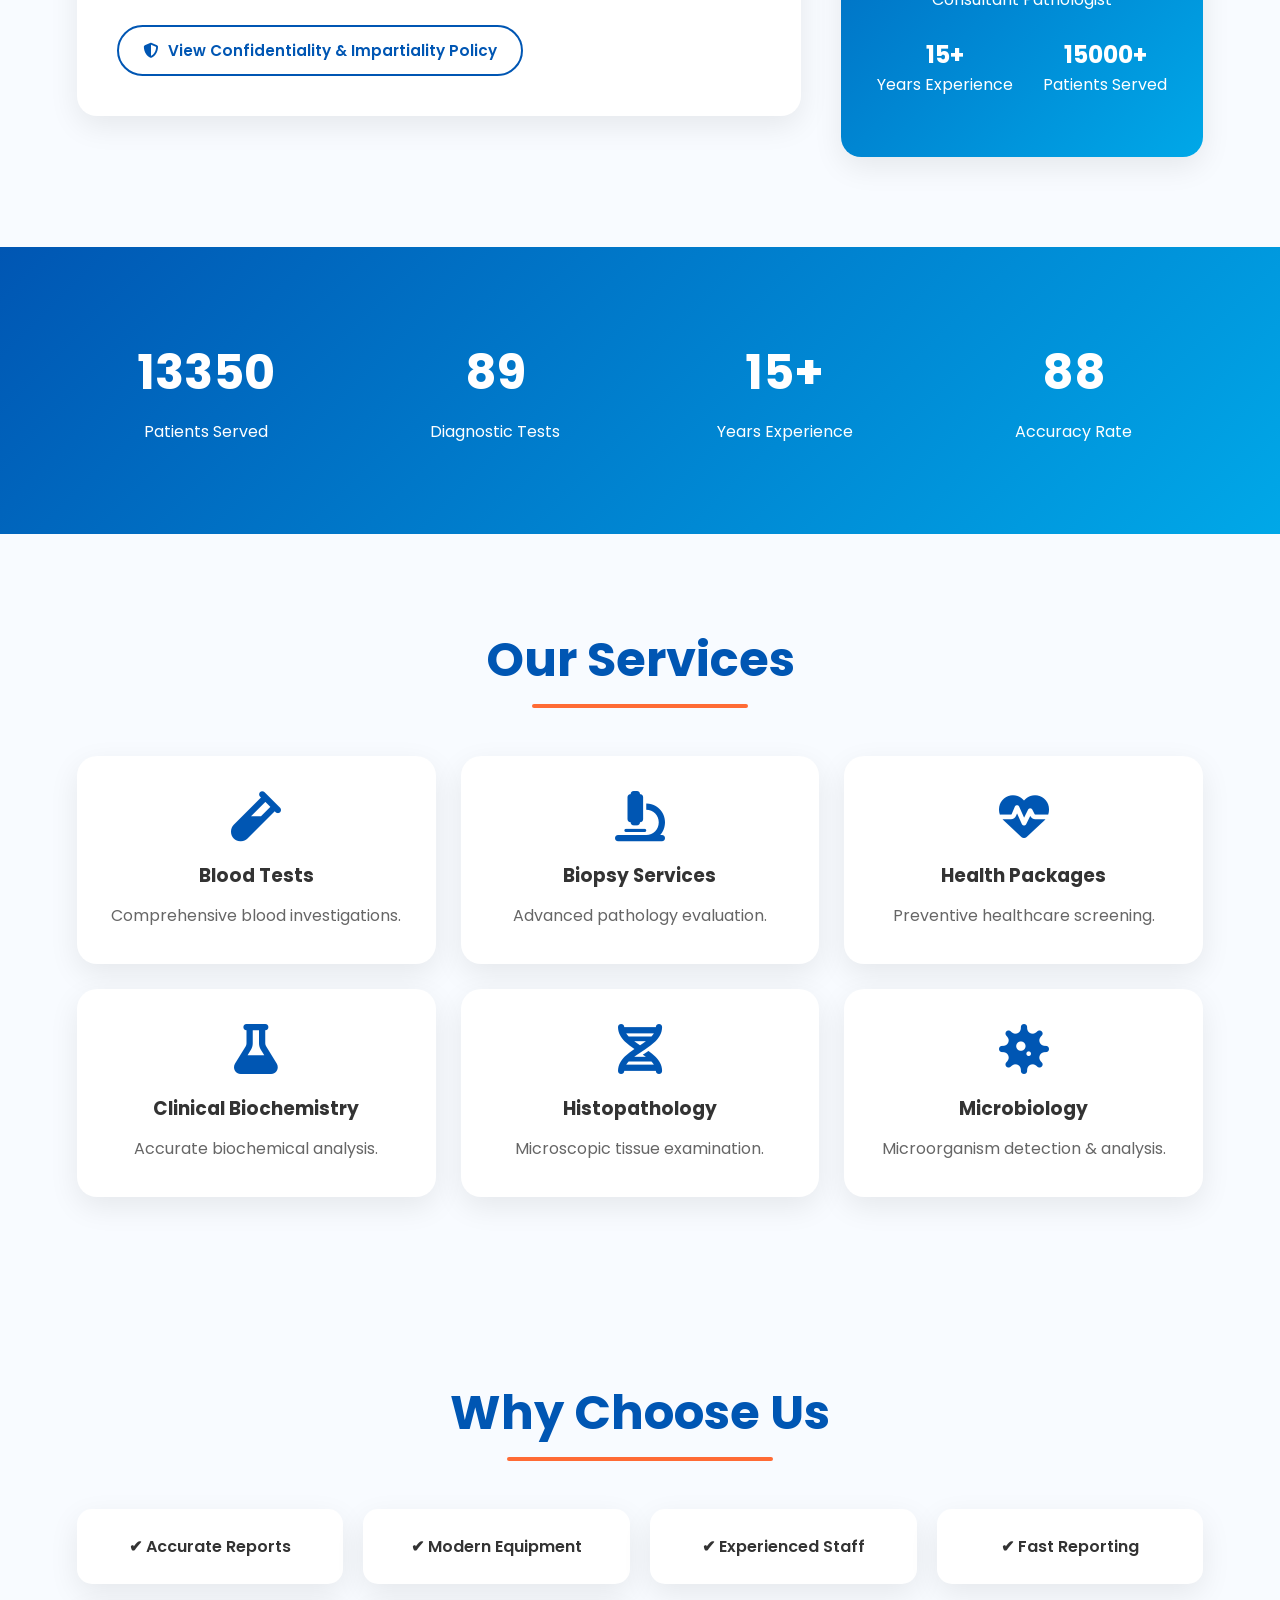
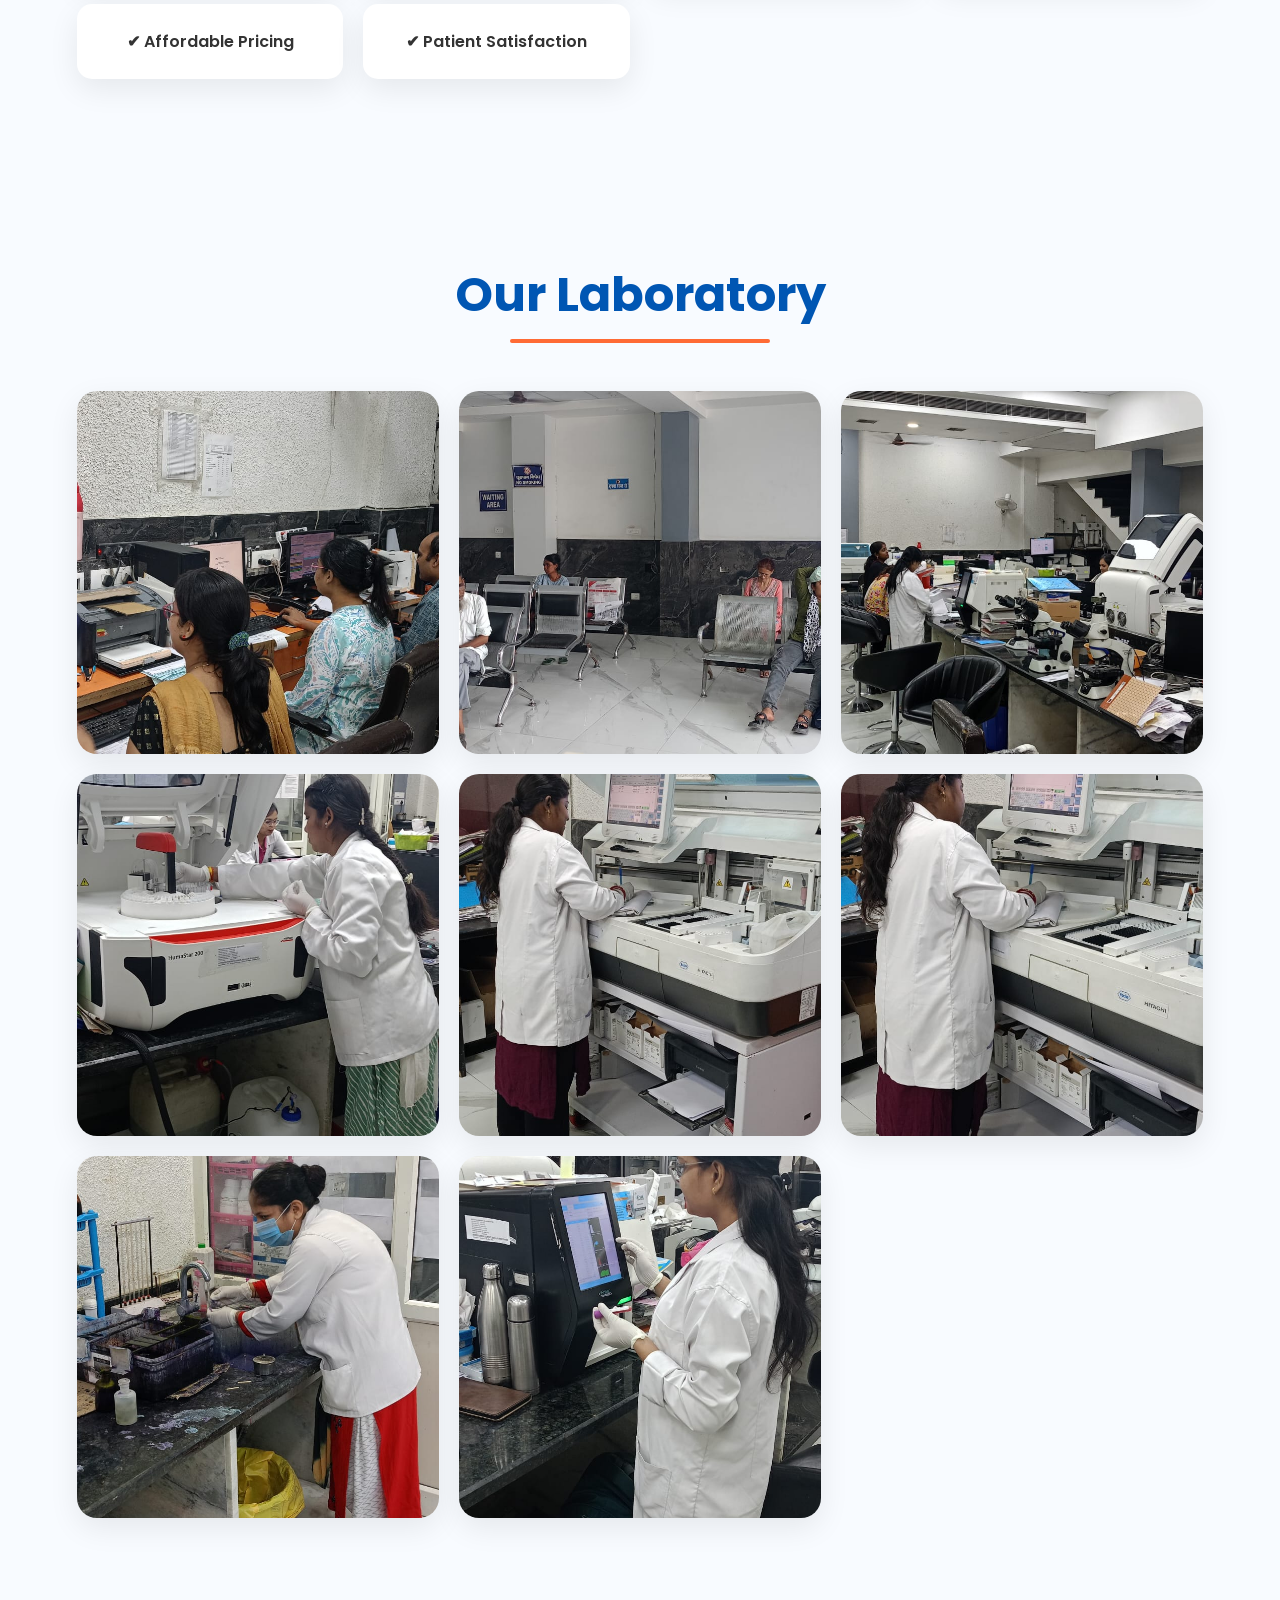
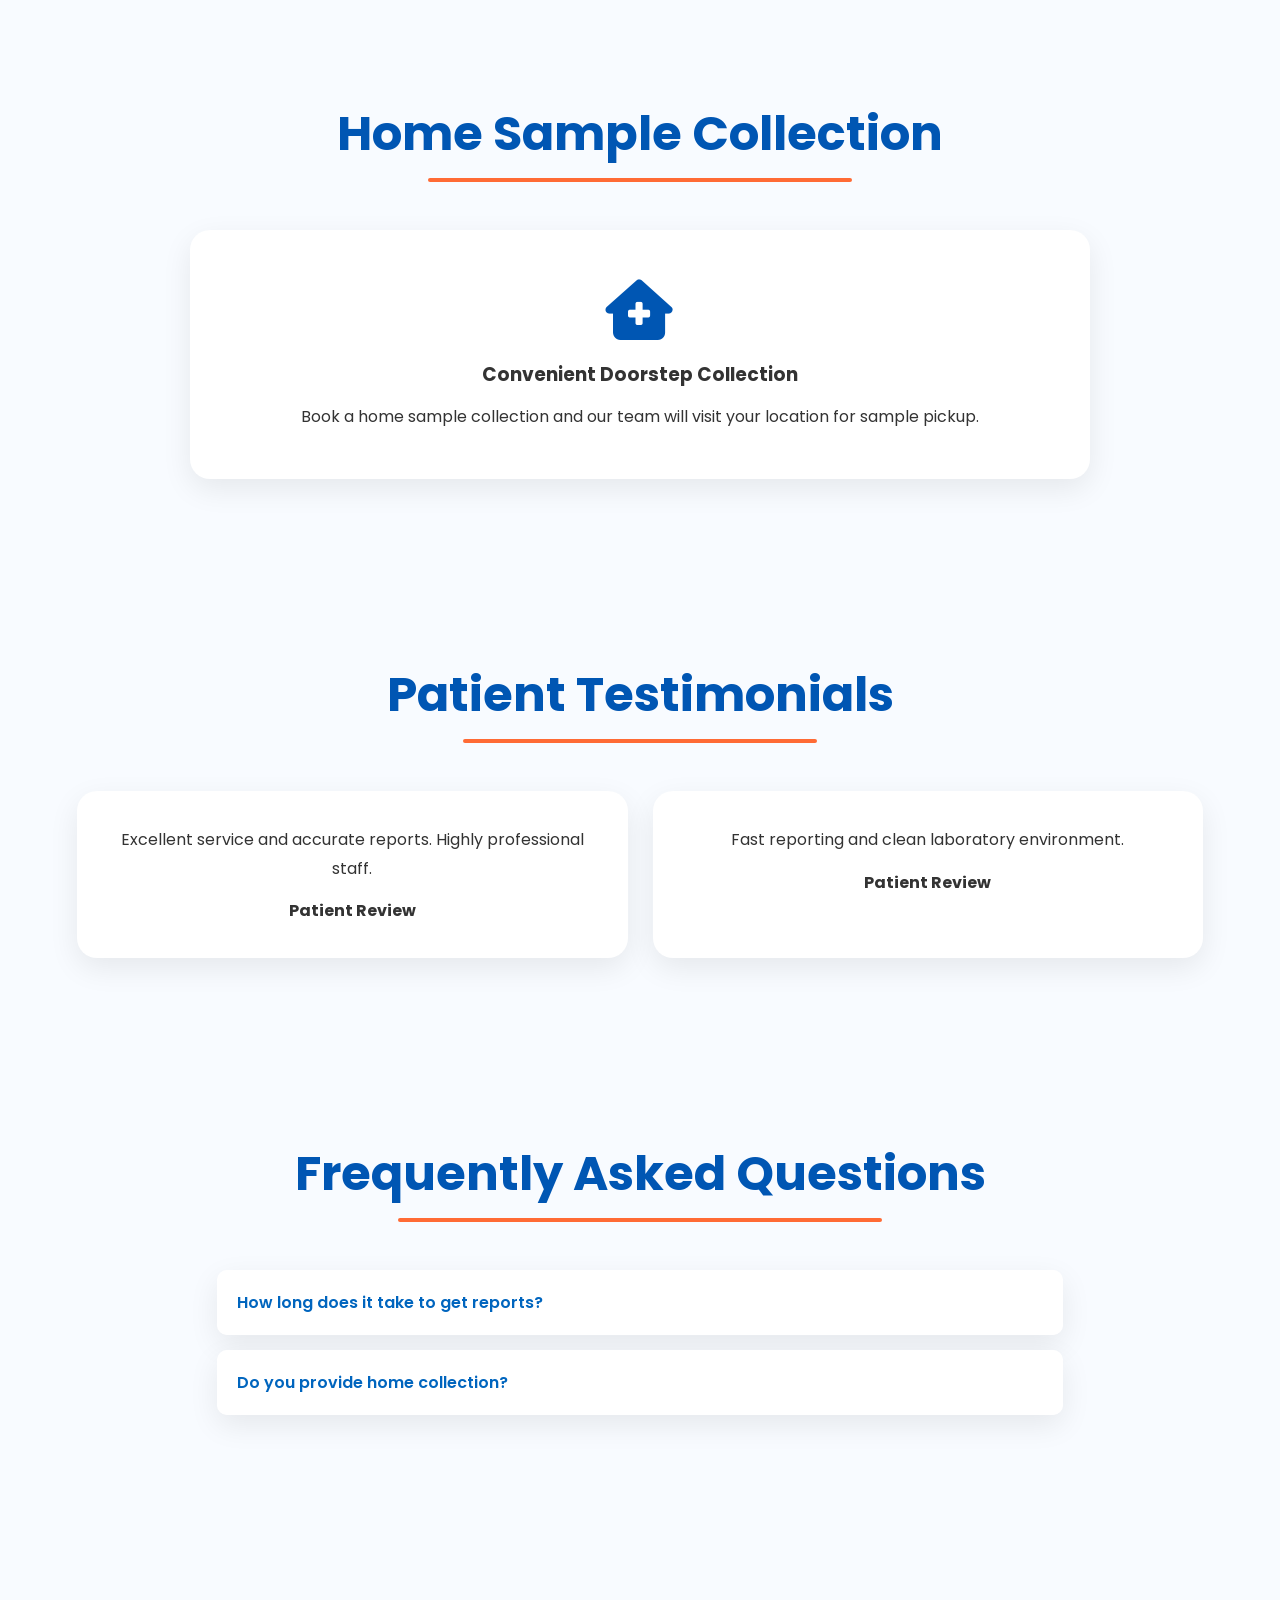
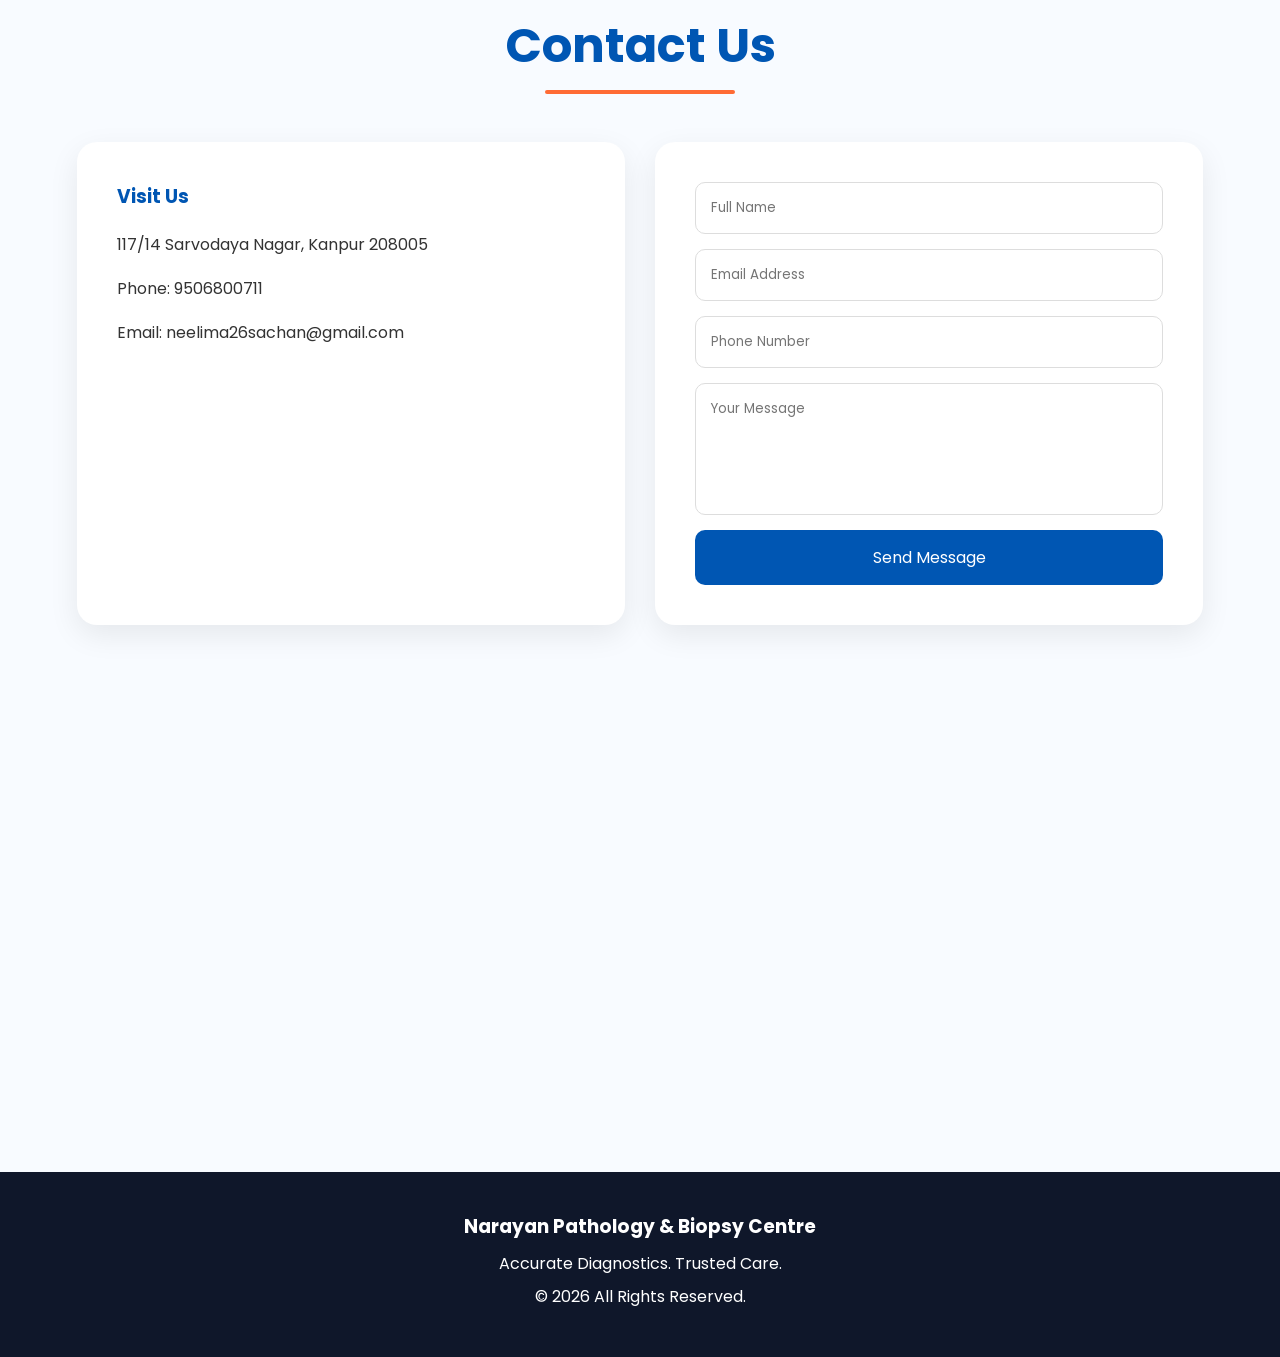
==== commit dac4b877: "Add files via upload" ====
--- a/index.html
+++ b/index.html
@@ -17,8 +17,6 @@
 
 <body>
 
-    <!-- TOP BAR -->
-
     <div class="top-bar">
 
         <div>
@@ -33,8 +31,6 @@
 
     </div>
 
-    <!-- HEADER -->
-
     <header>
 
         <div class="logo">
@@ -58,7 +54,15 @@
         <nav>
 
             <a href="#home">Home</a>
-            <a href="#about">About</a>
+            
+            <div class="dropdown">
+                <a href="#about" class="dropdown-toggle">About <i class="fas fa-chevron-down" style="font-size: 0.75rem; margin-left: 2px;"></i></a>
+                <div class="dropdown-menu">
+                    <a href="#about">Our Centre</a>
+                    <a href="policy.html">Our Policy</a>
+                </div>
+            </div>
+
             <a href="#services">Services</a>
             <a href="#gallery">Gallery</a>
             <a href="#faq">FAQ</a>
@@ -68,8 +72,6 @@
 
     </header>
 
-    <!-- HERO -->
-
     <section class="hero" id="home">
 
         <div class="overlay"></div>
@@ -106,8 +108,6 @@
 
     </section>
 
-    <!-- ABOUT -->
-
     <section class="about" id="about">
 
         <div class="section-title">
@@ -139,8 +139,7 @@
                     with accuracy, transparency and patient satisfaction.
                 </p>
 
-                <!-- NEW POLICY LINK BUTTON -->
-                <a href="CONFIDENTIALITY IMPARTIALITY POLICY.pdf" target="_blank" class="btn btn-policy">
+                <a href="policy.html" class="btn btn-policy">
                     <i class="fa-solid fa-shield-halved"></i> View Confidentiality & Impartiality Policy
                 </a>
 
@@ -178,8 +177,6 @@
 
     </section>
 
-    <!-- STATS -->
-
     <section class="stats">
 
         <div class="stat">
@@ -215,8 +212,6 @@
         </div>
 
     </section>
-
-    <!-- SERVICES -->
 
     <section class="services" id="services">
 
@@ -267,8 +262,6 @@
         </div>
 
     </section>
-
-    <!-- WHY CHOOSE US -->
 
     <section class="why-us">
 
@@ -290,8 +283,6 @@
         </div>
 
     </section>
-
-    <!-- GALLERY -->
 
     <section class="gallery" id="gallery">
 
@@ -316,8 +307,6 @@
 
     </section>
 
-    <!-- HOME COLLECTION -->
-
     <section class="home-collection">
 
         <div class="section-title">
@@ -341,8 +330,6 @@
 
     </section>
 
-    <!-- TESTIMONIALS -->
-
     <section class="testimonials">
 
         <div class="section-title">
@@ -377,8 +364,6 @@
         </div>
 
     </section>
-
-    <!-- FAQ -->
 
     <section class="faq" id="faq">
 
@@ -414,8 +399,6 @@
 
     </section>
 
-    <!-- CONTACT -->
-
     <section class="contact" id="contact">
 
         <div class="section-title">
@@ -471,8 +454,6 @@
         </div>
 
     </section>
-
-    <!-- MAP -->
 
     <section class="map">
 
@@ -483,8 +464,6 @@
 
     </section>
 
-    <!-- FOOTER -->
-
     <footer>
 
         <h3>Narayan Pathology & Biopsy Centre</h3>
@@ -499,8 +478,6 @@
 
     </footer>
 
-    <!-- FLOATING BUTTONS -->
-
     <a href="https://wa.me/919506800711"
         class="whatsapp">
 
@@ -519,4 +496,4 @@
 
 </body>
 
-</html>
+</html>
--- a/style.css
+++ b/style.css
@@ -936,111 +936,120 @@
 }
 
 /* ===========================
-   POLICY MODAL STYLES
-=========================== */
-
-.policy-modal {
-    position: fixed;
-    inset: 0;
-    background: rgba(0, 0, 0, 0.6);
-    backdrop-filter: blur(5px);
-    display: none;
-    justify-content: center;
+   ABOUT SECTION POLICY BUTTON
+=========================== */
+
+/* ===========================
+   ABOUT SECTION POLICY BUTTON
+=========================== */
+
+.btn-policy {
+    display: inline-flex;
     align-items: center;
-    z-index: 10000;
-    padding: 20px;
-}
-
-.policy-modal.active {
-    display: flex;
-}
-
-.policy-modal-content {
-    background: var(--white);
-    max-width: 600px;
-    width: 100%;
-    padding: 35px;
-    border-radius: 20px;
-    box-shadow: 0 15px 50px rgba(0,0,0,0.3);
-    animation: fadeInModal 0.4s ease;
-}
-
-@keyframes fadeInModal {
-    from { transform: translateY(-20px); opacity: 0; }
-    to { transform: translateY(0); opacity: 1; }
-}
-
-.policy-modal-content h3 {
+    gap: 10px;
+    padding: 12px 24px;
+    border-radius: 50px;
+    background: transparent;
     color: var(--primary);
-    margin-bottom: 20px;
-    font-size: 1.5rem;
-    border-bottom: 2px solid var(--light);
-    padding-bottom: 10px;
-}
-
-.policy-body {
-    max-height: 300px;
-    overflow-y: auto;
-    margin-bottom: 25px;
-    padding-right: 10px;
-}
-
-.policy-body p {
+    border: 2px solid var(--primary);
+    font-weight: 600;
+    transition: .3s;
     font-size: 0.95rem;
-    line-height: 1.7;
-    margin-bottom: 15px;
-    color: #444;
-}
-
-.policy-body::-webkit-scrollbar {
-    width: 5px;
-}
-
-.policy-body::-webkit-scrollbar-thumb {
-    background: #ccc;
-    border-radius: 10px;
-}
-
-.policy-modal-buttons {
-    display: flex;
-    justify-content: flex-end;
-    gap: 15px;
-}
-
-.btn-accept, .btn-decline {
-    padding: 12px 25px;
-    border-radius: 8px;
-    font-weight: 600;
     cursor: pointer;
-    transition: 0.3s;
-    font-size: 0.95rem;
-}
-
-.btn-accept {
+}
+
+.btn-policy:hover {
     background: var(--primary);
     color: var(--white);
-    border: none;
-}
-
-.btn-accept:hover {
-    background: var(--secondary);
-}
-
-.btn-decline {
-    background: #e2e8f0;
-    color: var(--dark);
-    border: none;
-}
-
-.btn-decline:hover {
-    background: #cbd5e1;
+    transform: translateY(-3px);
+    box-shadow: 0 5px 15px rgba(0, 86, 179, 0.2);
 }
 
 @media(max-width: 480px) {
-    .policy-modal-buttons {
-        flex-direction: column-reverse;
-    }
-    .btn-accept, .btn-decline {
+    .btn-policy {
         width: 100%;
+        justify-content: center;
+    }
+}
+
+/* ===========================
+   NAVBAR DROPDOWN SUBDIVISION
+=========================== */
+
+.dropdown {
+    position: relative;
+    display: inline-block;
+}
+
+.dropdown-menu {
+    display: none;
+    position: absolute;
+    top: 100%;
+    left: 50%;
+    transform: translateX(-50%);
+    background-color: var(--white);
+    min-width: 180px;
+    box-shadow: 0 8px 25px rgba(0, 0, 0, 0.1);
+    border-radius: 8px;
+    padding: 10px 0;
+    z-index: 1100;
+    border: 1px solid rgba(0,0,0,0.05);
+}
+
+.dropdown-menu a {
+    color: #333;
+    padding: 10px 20px;
+    display: block;
+    font-size: 0.9rem;
+    font-weight: 400;
+    transition: 0.2s;
+}
+
+.dropdown-menu a:hover {
+    background-color: var(--light);
+    color: var(--primary);
+    padding-left: 25px;
+}
+
+/* Show dropdown overlay on desktop hover */
+@media(min-width: 769px) {
+    .dropdown:hover .dropdown-menu {
+        display: block;
+        animation: dropFade 0.3s ease;
+    }
+}
+
+@keyframes dropFade {
+    from { opacity: 0; transform: translateX(-50%) translateY(10px); }
+    to { opacity: 1; transform: translateX(-50%) translateY(0); }
+}
+
+/* Mobile Responsive adjustment for dropdown cascade */
+@media(max-width: 768px) {
+    .dropdown {
+        width: 100%;
+        text-align: left;
+    }
+
+    .dropdown-toggle {
+        display: flex;
+        justify-content: space-between;
+        align-items: center;
+        width: 100%;
+        padding: 5px 0;
+    }
+
+    .dropdown-menu {
+        position: static;
+        transform: none;
+        box-shadow: none;
+        width: 100%;
+        padding: 5px 0 5px 15px;
+        background: transparent;
+        border: none;
+    }
+
+    .dropdown.open-mobile .dropdown-menu {
+        display: block;
     }
 }
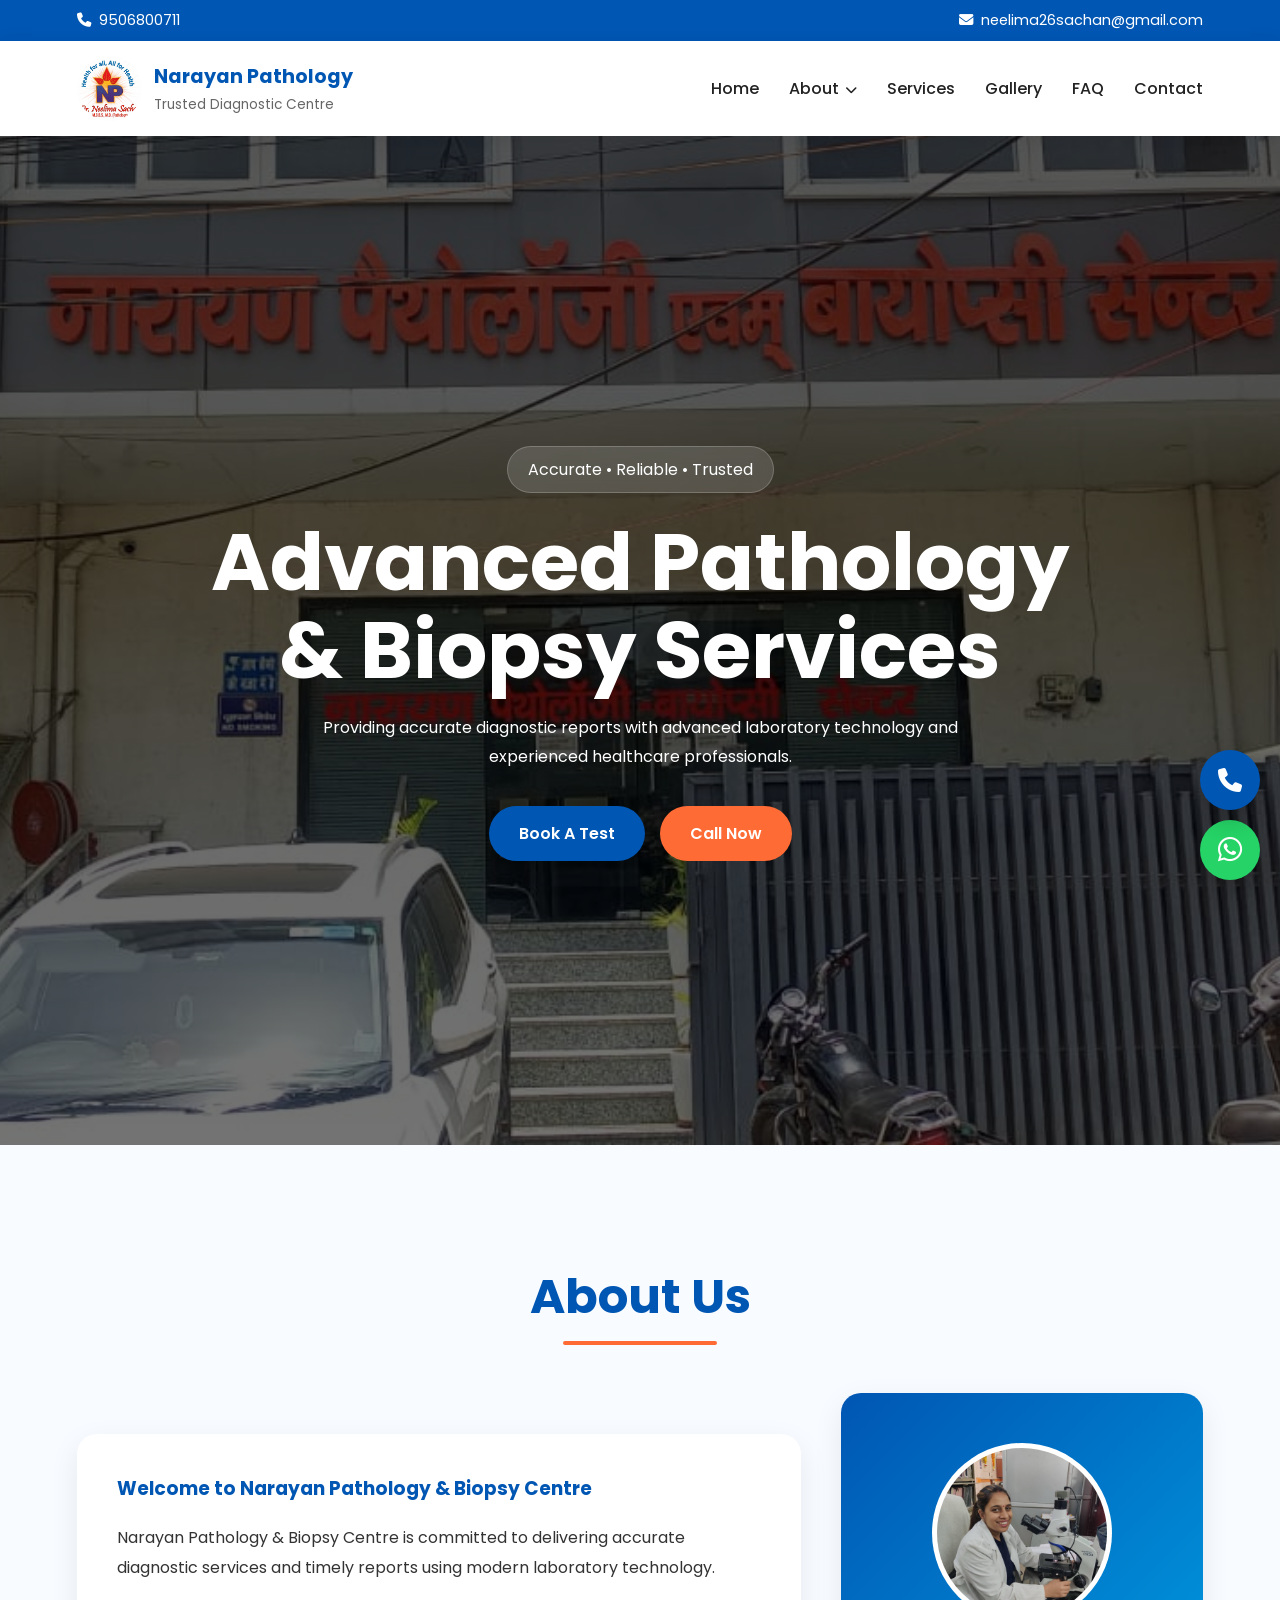
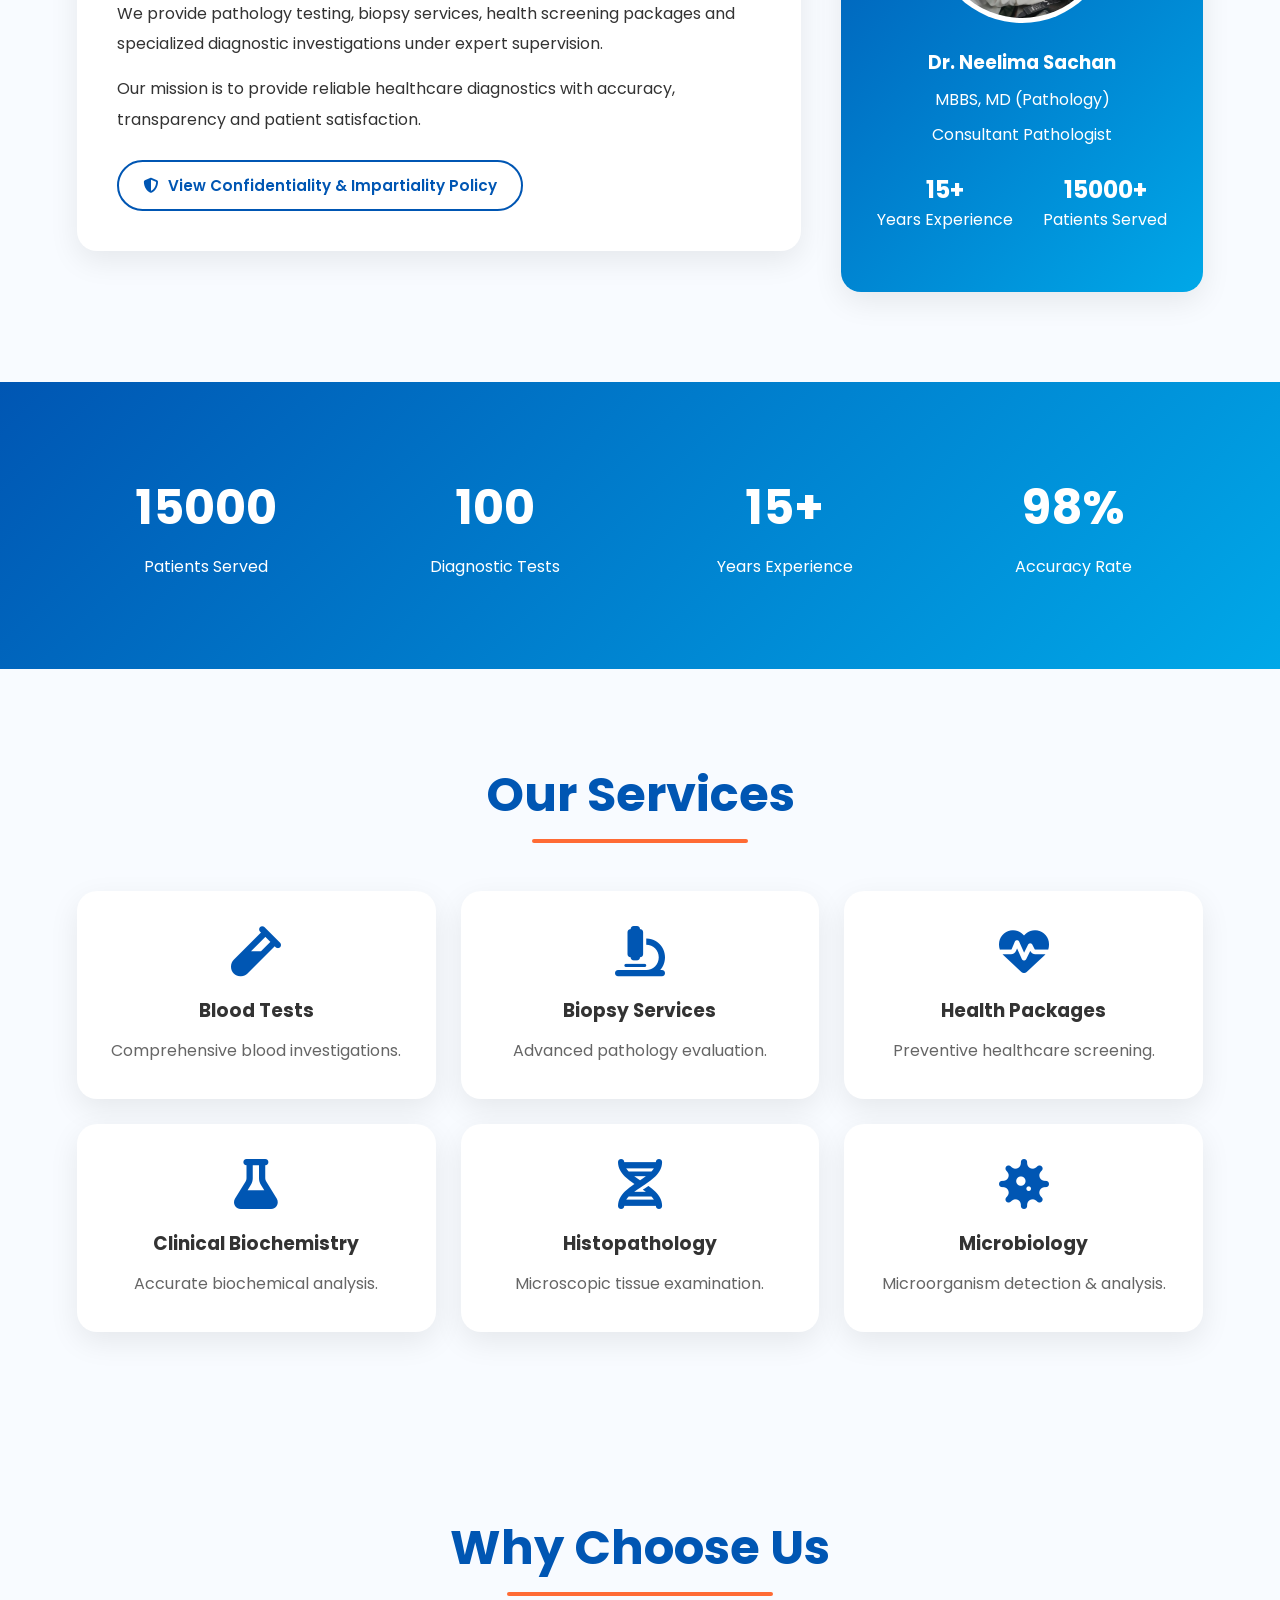
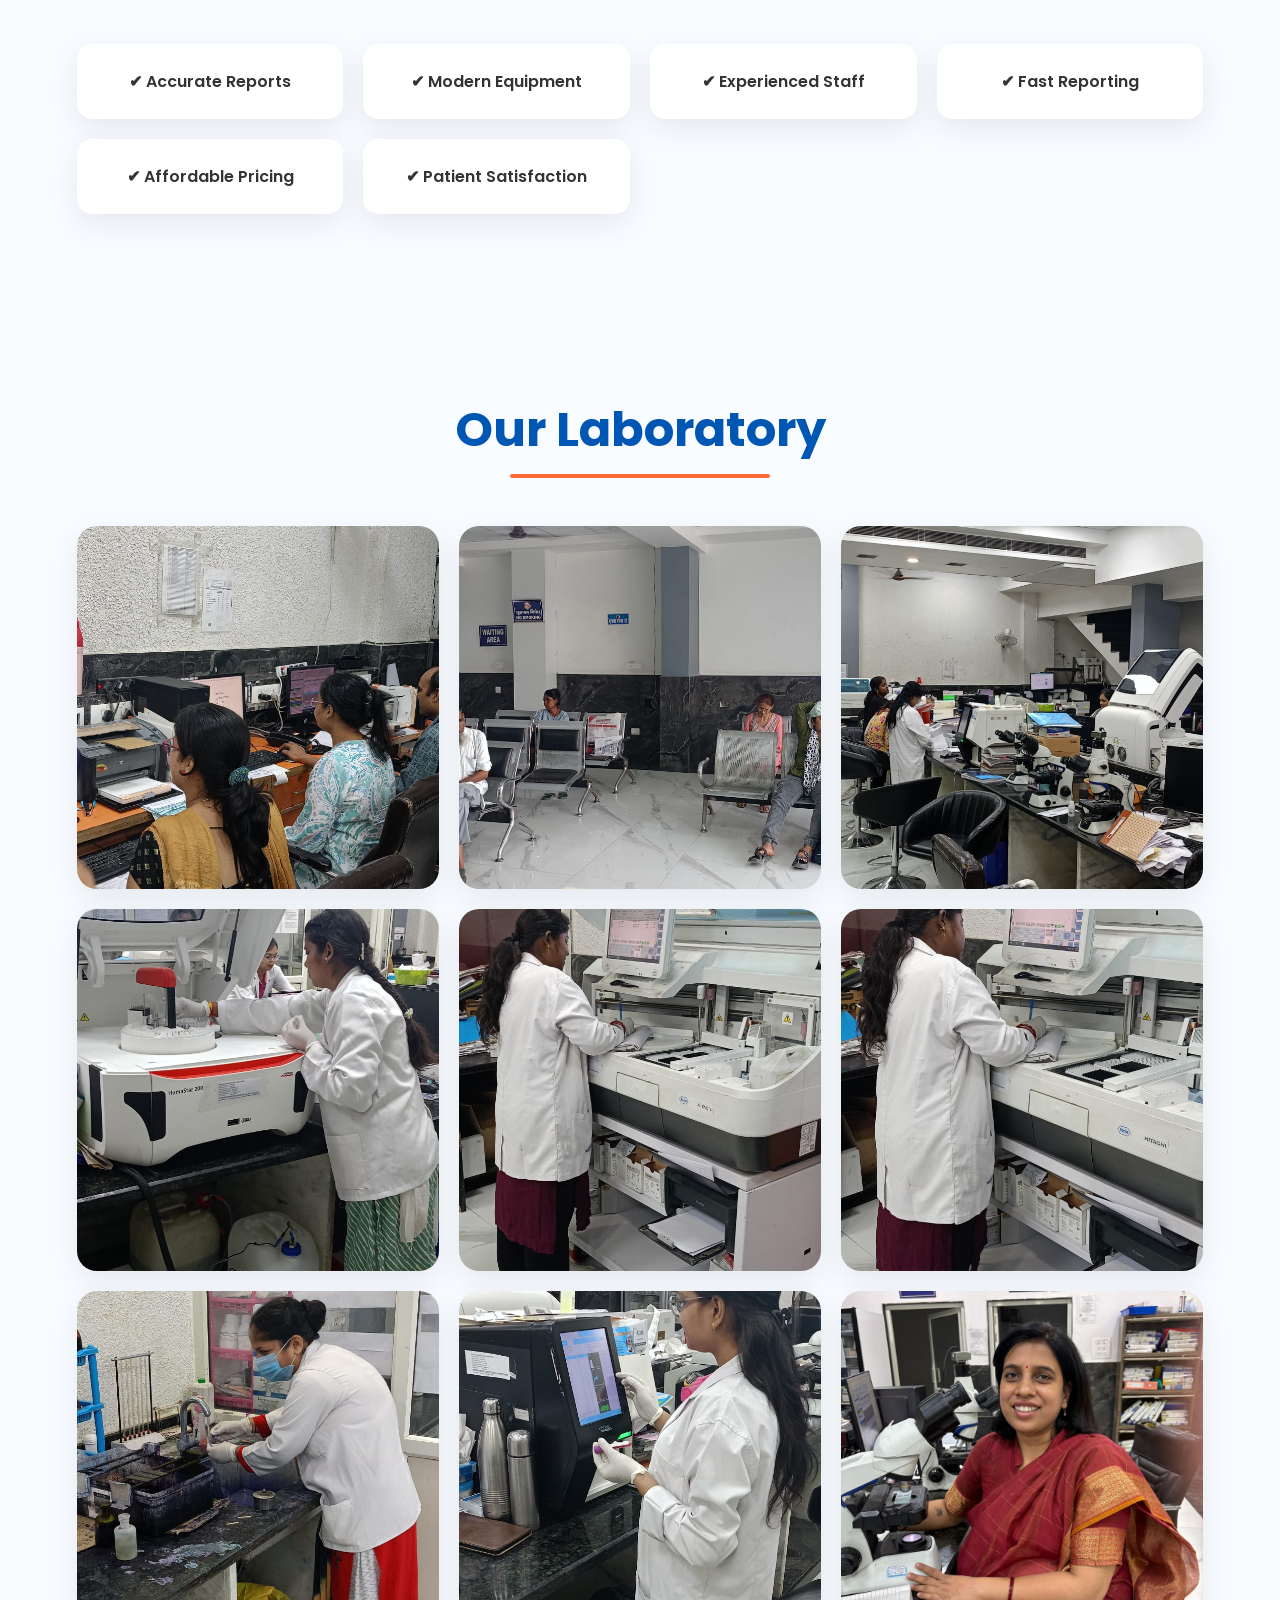
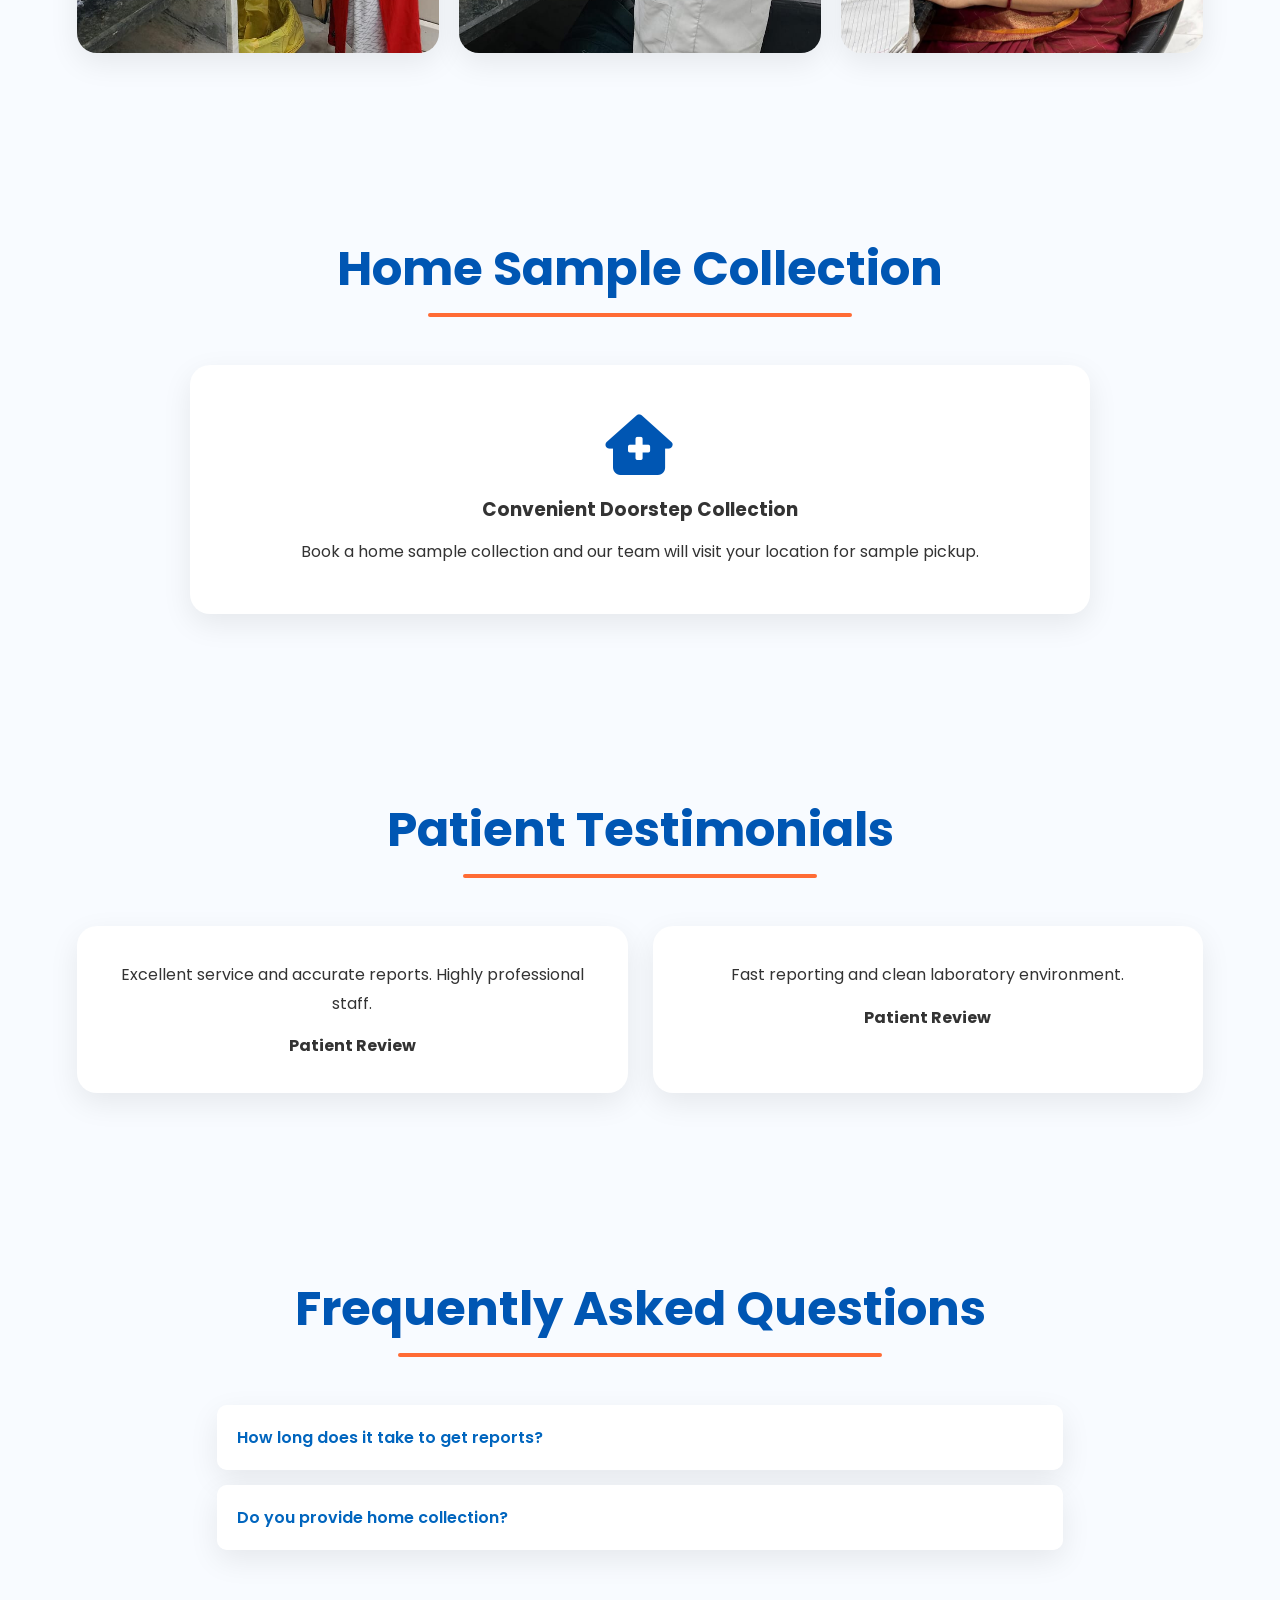
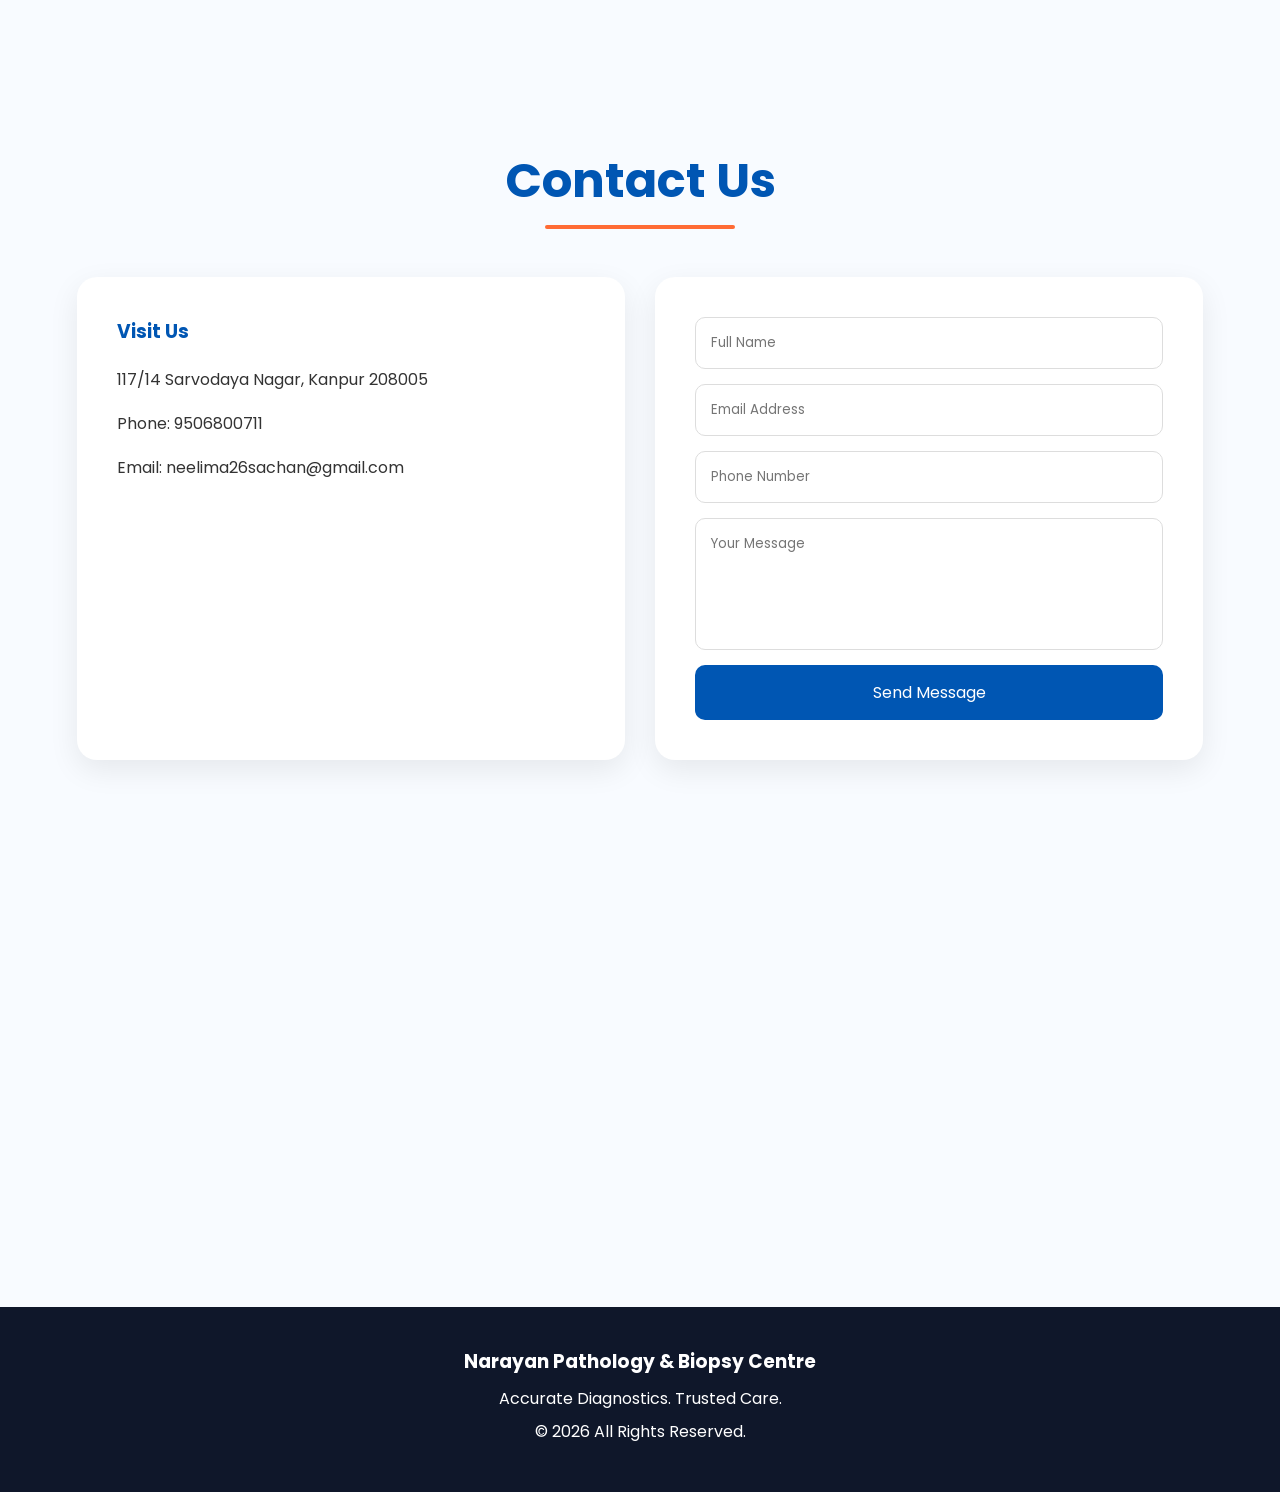
==== commit 9cf03d37: "Add files via upload" ====
--- a/index.html
+++ b/index.html
@@ -59,7 +59,7 @@
                 <a href="#about" class="dropdown-toggle">About <i class="fas fa-chevron-down" style="font-size: 0.75rem; margin-left: 2px;"></i></a>
                 <div class="dropdown-menu">
                     <a href="#about">Our Centre</a>
-                    <a href="policy.html">Our Policy</a>
+                    <a href="policy.html">Confidentiality & Impartiality Policy</a>
                 </div>
             </div>
 
@@ -302,6 +302,7 @@
             <img src="images/gallery 6.jpeg" alt="">
             <img src="images/gallery 7.jpeg" alt="">
             <img src="images/gallery 8.jpeg" alt="">
+            <img src="images/gallery 23.jpeg" alt="">
 
         </div>
 
--- a/style.css
+++ b/style.css
@@ -156,7 +156,7 @@
 =========================== */
 
 .hero{
-    min-height:100vh;
+    min-height:115vh;
 
     background:
     linear-gradient(
@@ -164,9 +164,8 @@
         rgba(0,0,0,.55)
     ),
     url("images/hero.jpeg");
-
     background-size:cover;
-    background-position:center;
+    background-position: center -2vw;
     background-repeat:no-repeat;
 
     display:flex;
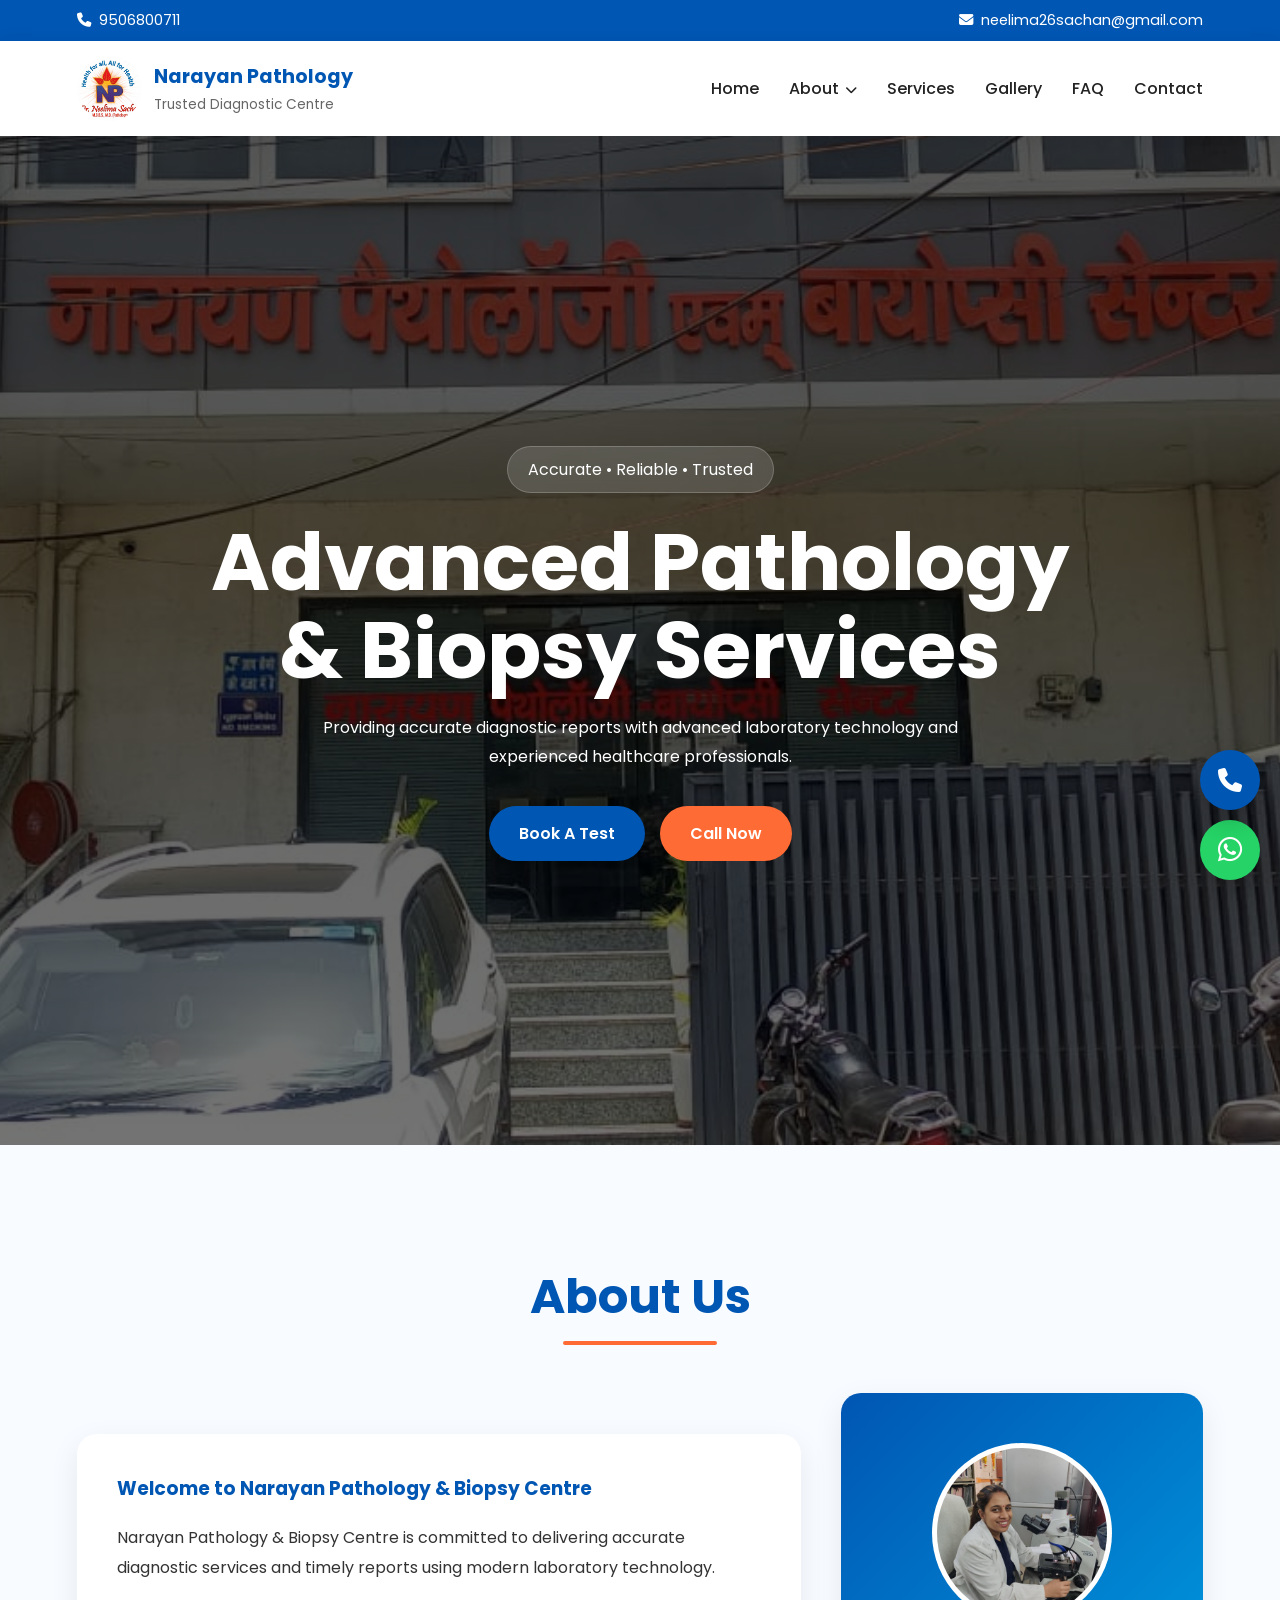
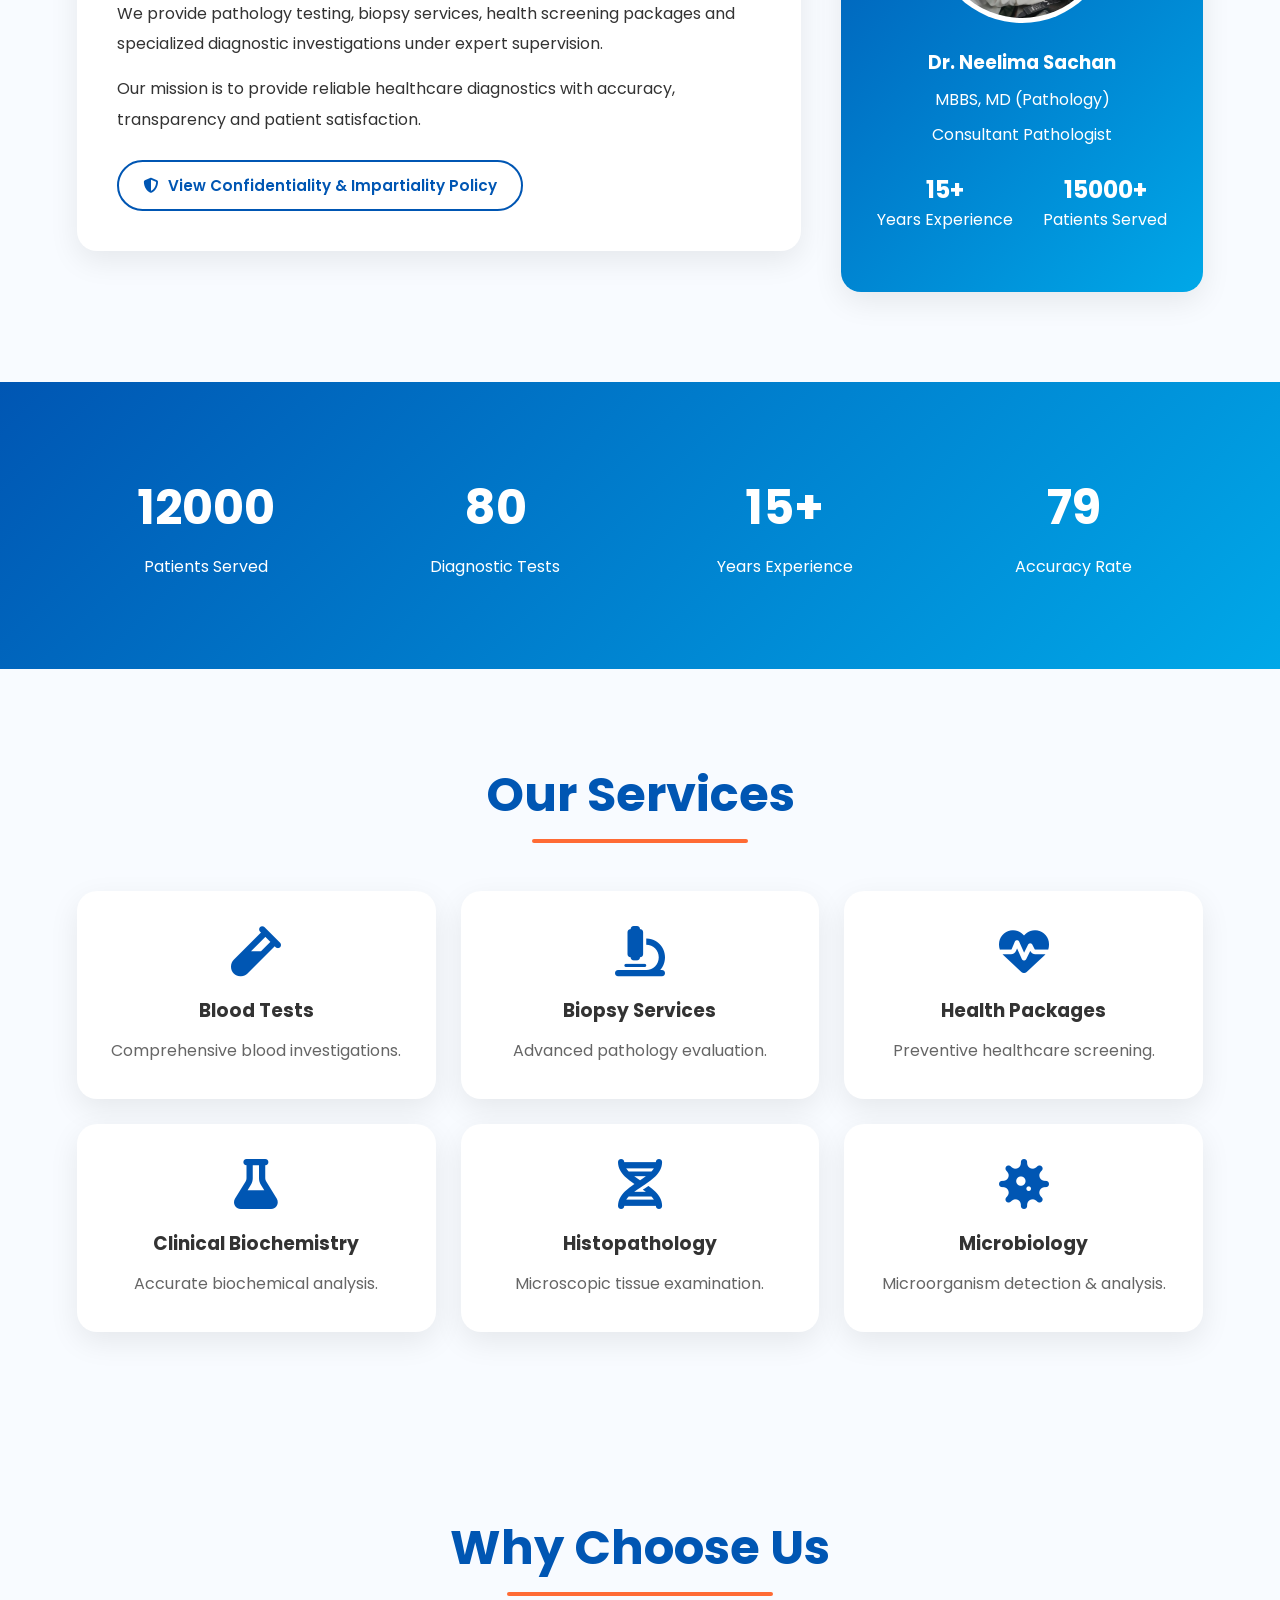
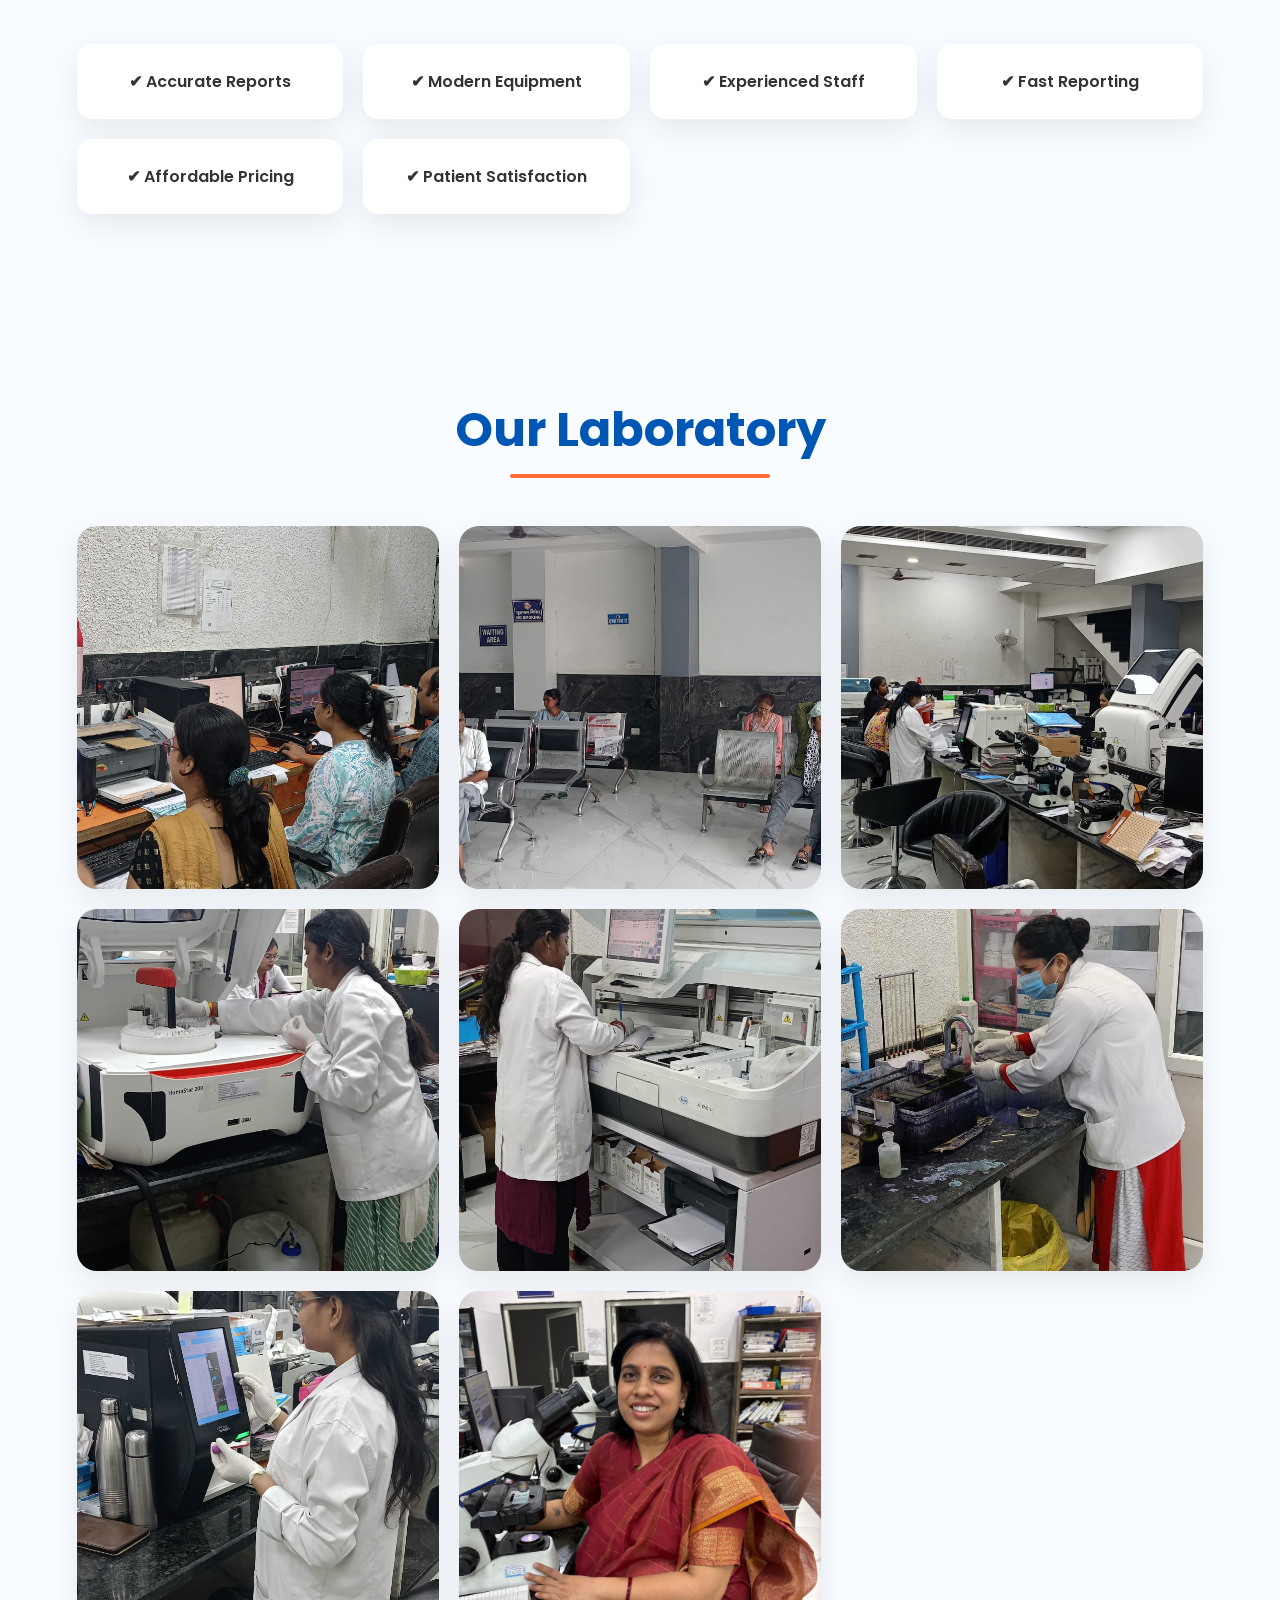
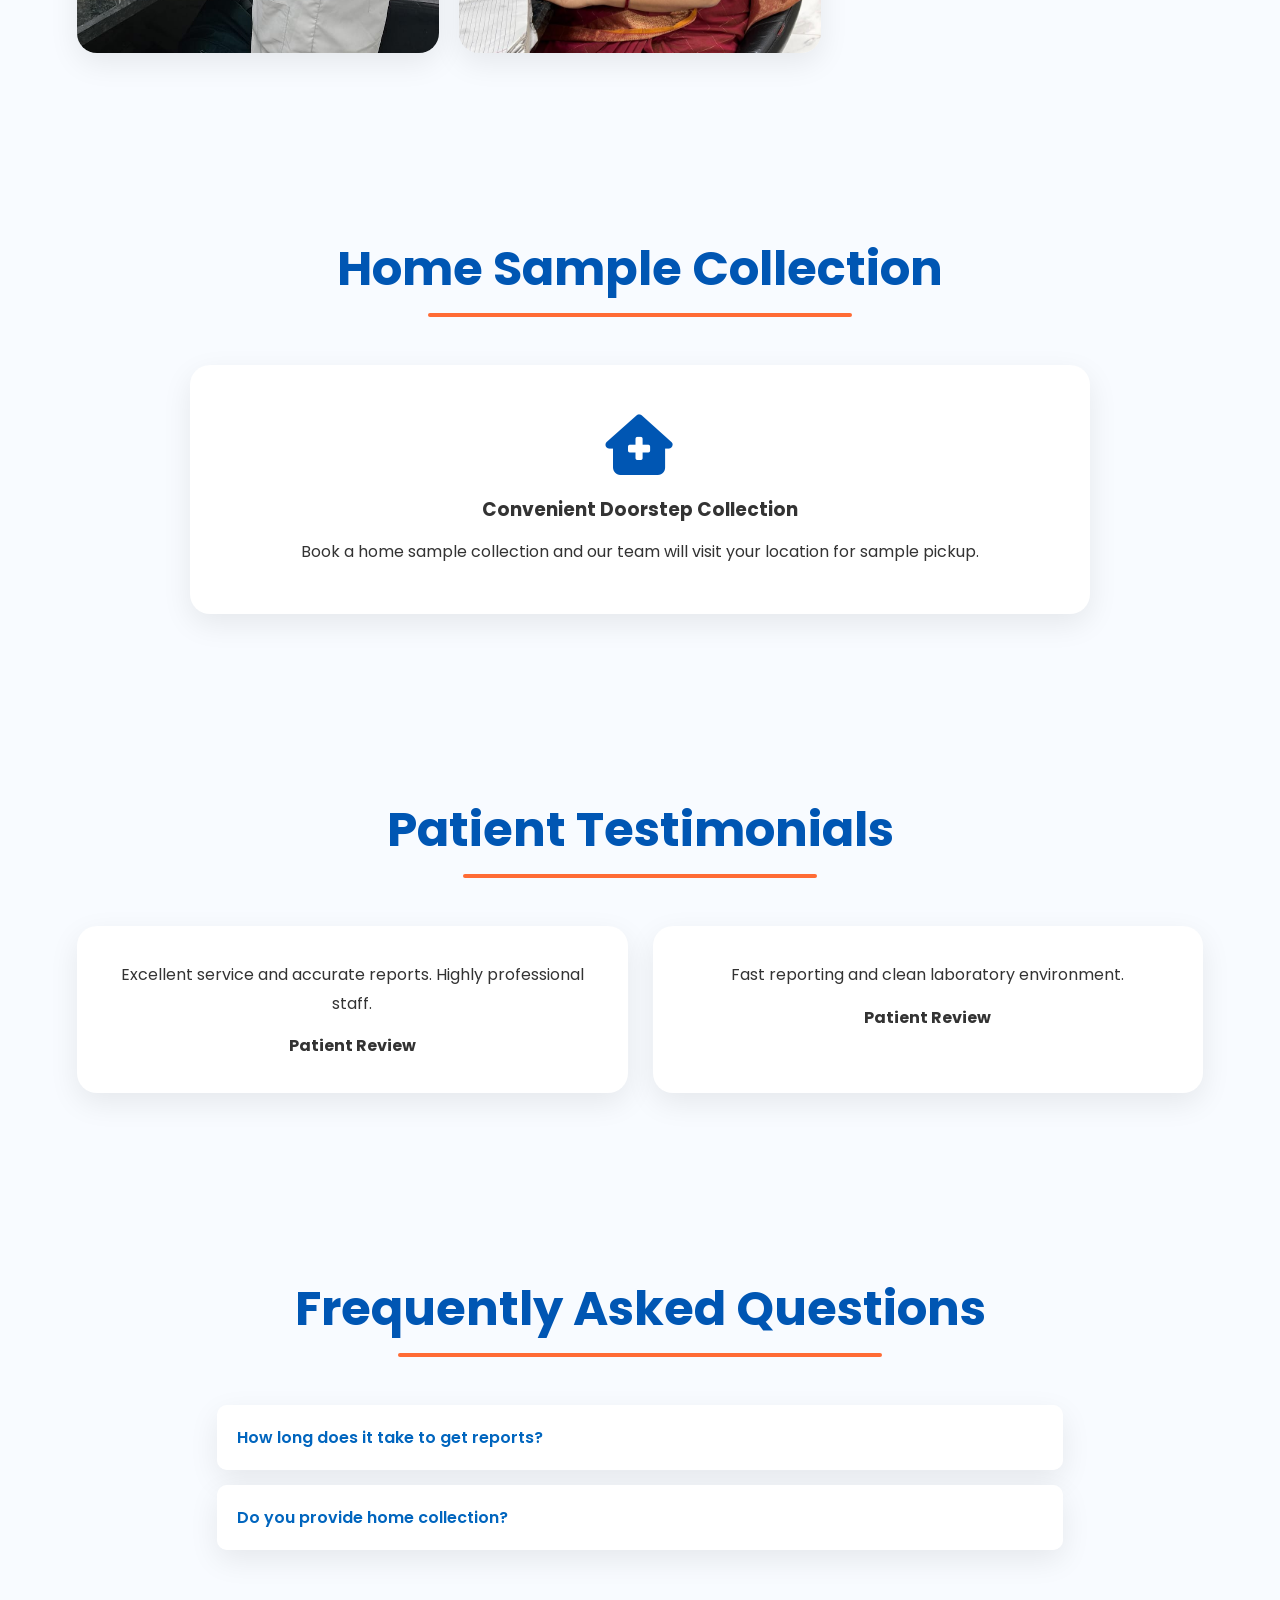
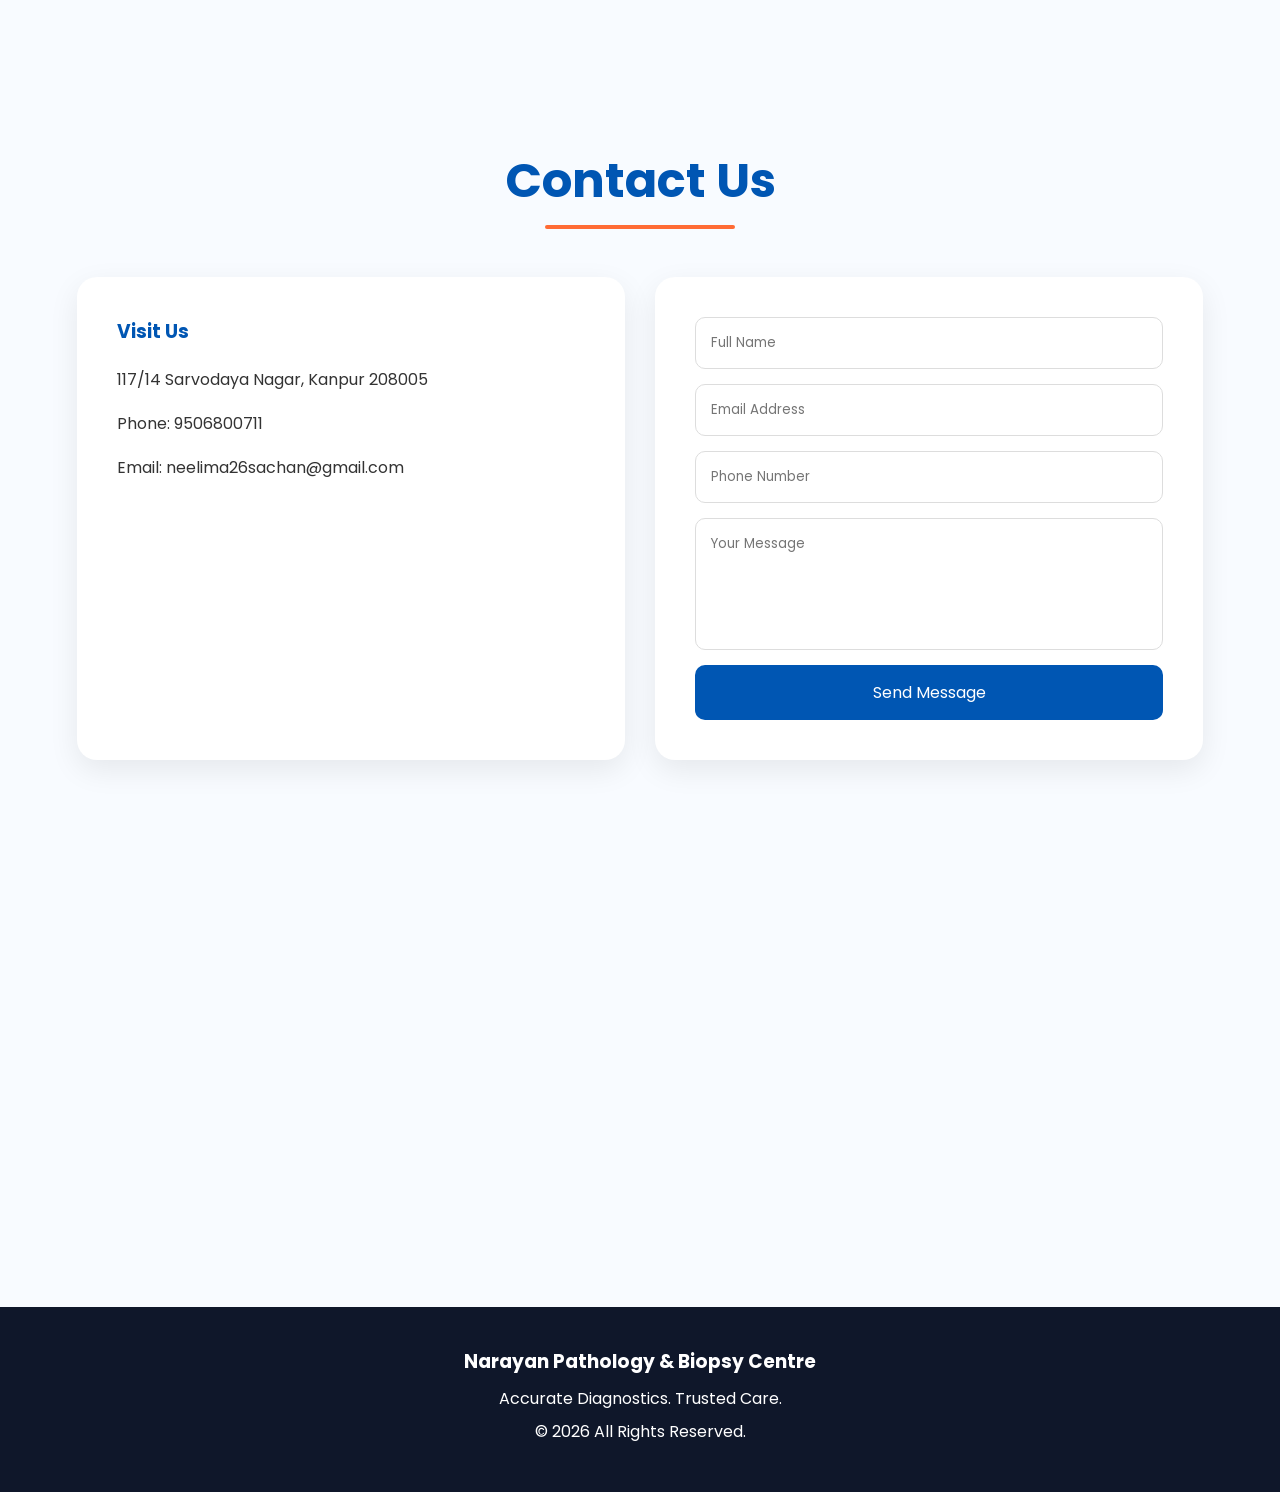
==== commit 54730392: "Update index.html" ====
--- a/index.html
+++ b/index.html
@@ -299,7 +299,6 @@
             <img src="images/gallery 3.jpeg" alt="">
             <img src="images/gallery 4.jpeg" alt="">
             <img src="images/gallery 5.jpeg" alt="">
-            <img src="images/gallery 6.jpeg" alt="">
             <img src="images/gallery 7.jpeg" alt="">
             <img src="images/gallery 8.jpeg" alt="">
             <img src="images/gallery 23.jpeg" alt="">
@@ -497,4 +496,4 @@
 
 </body>
 
-</html>+</html>
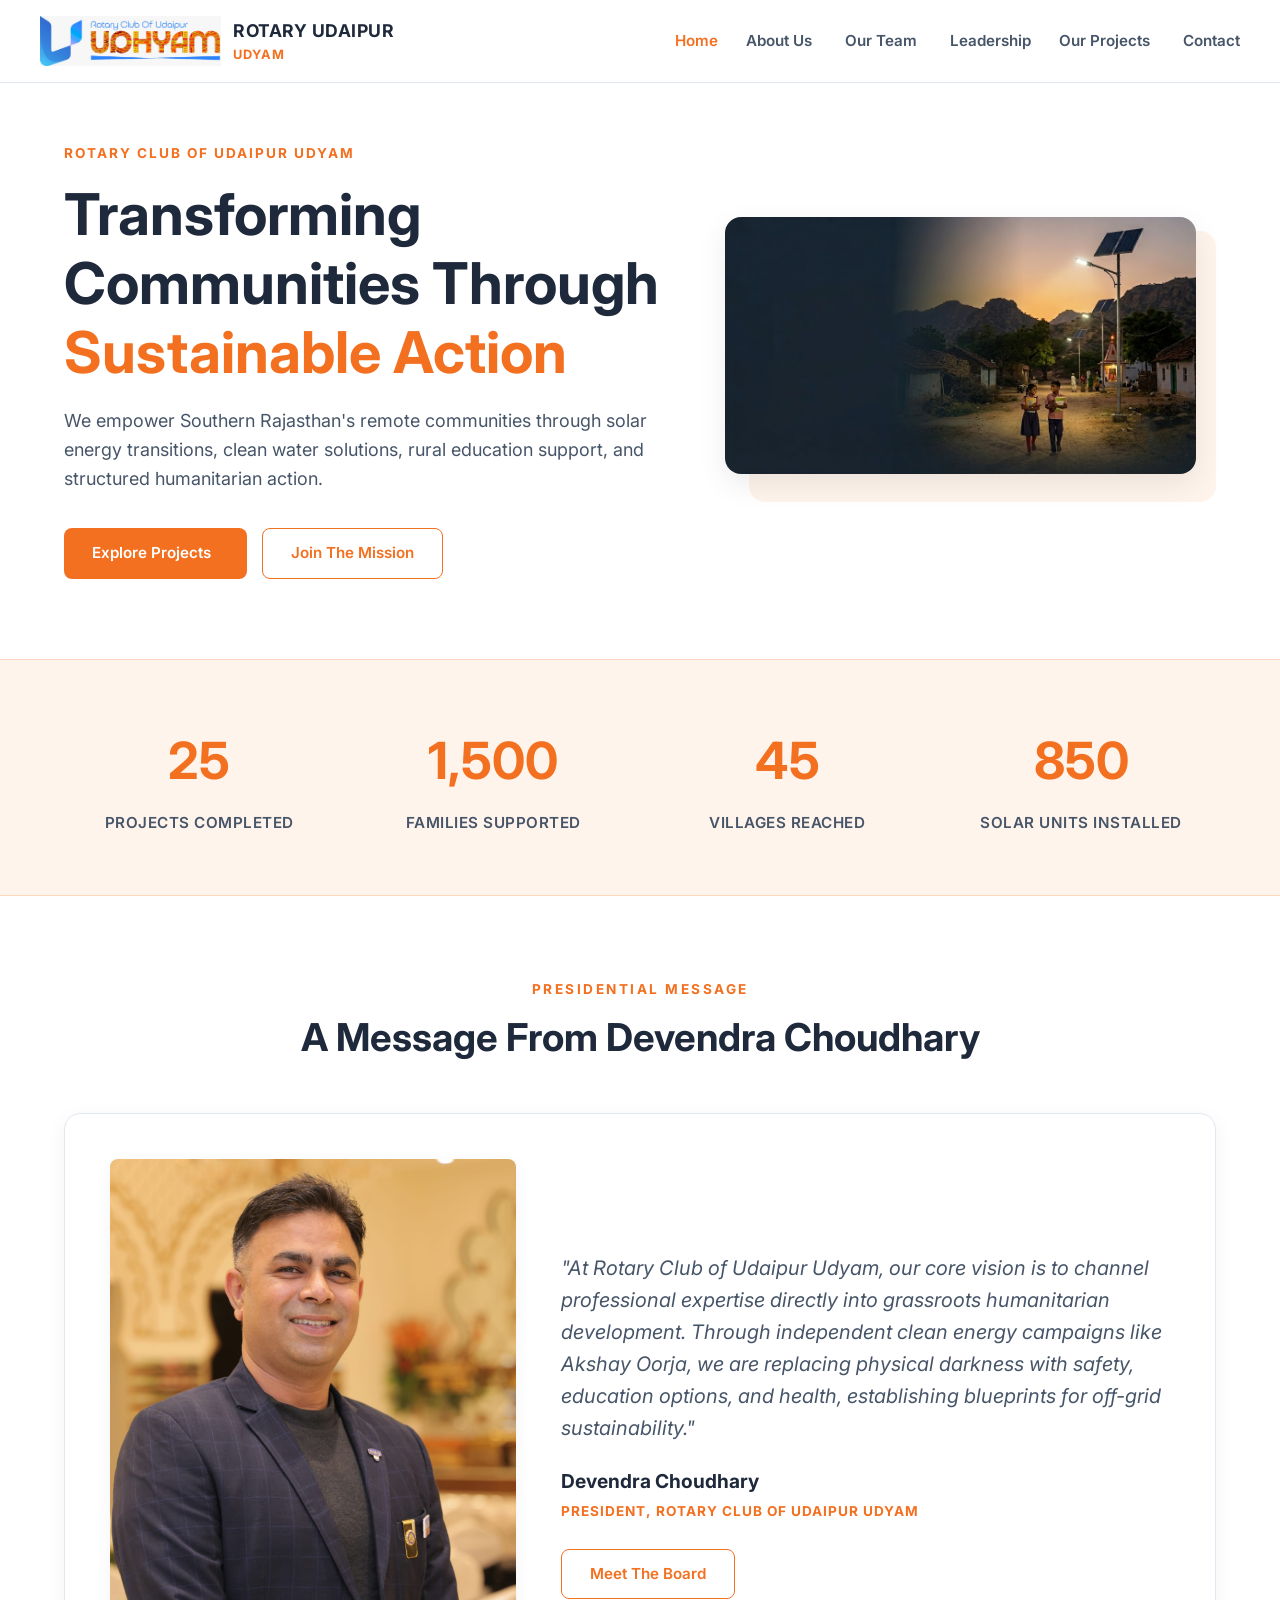
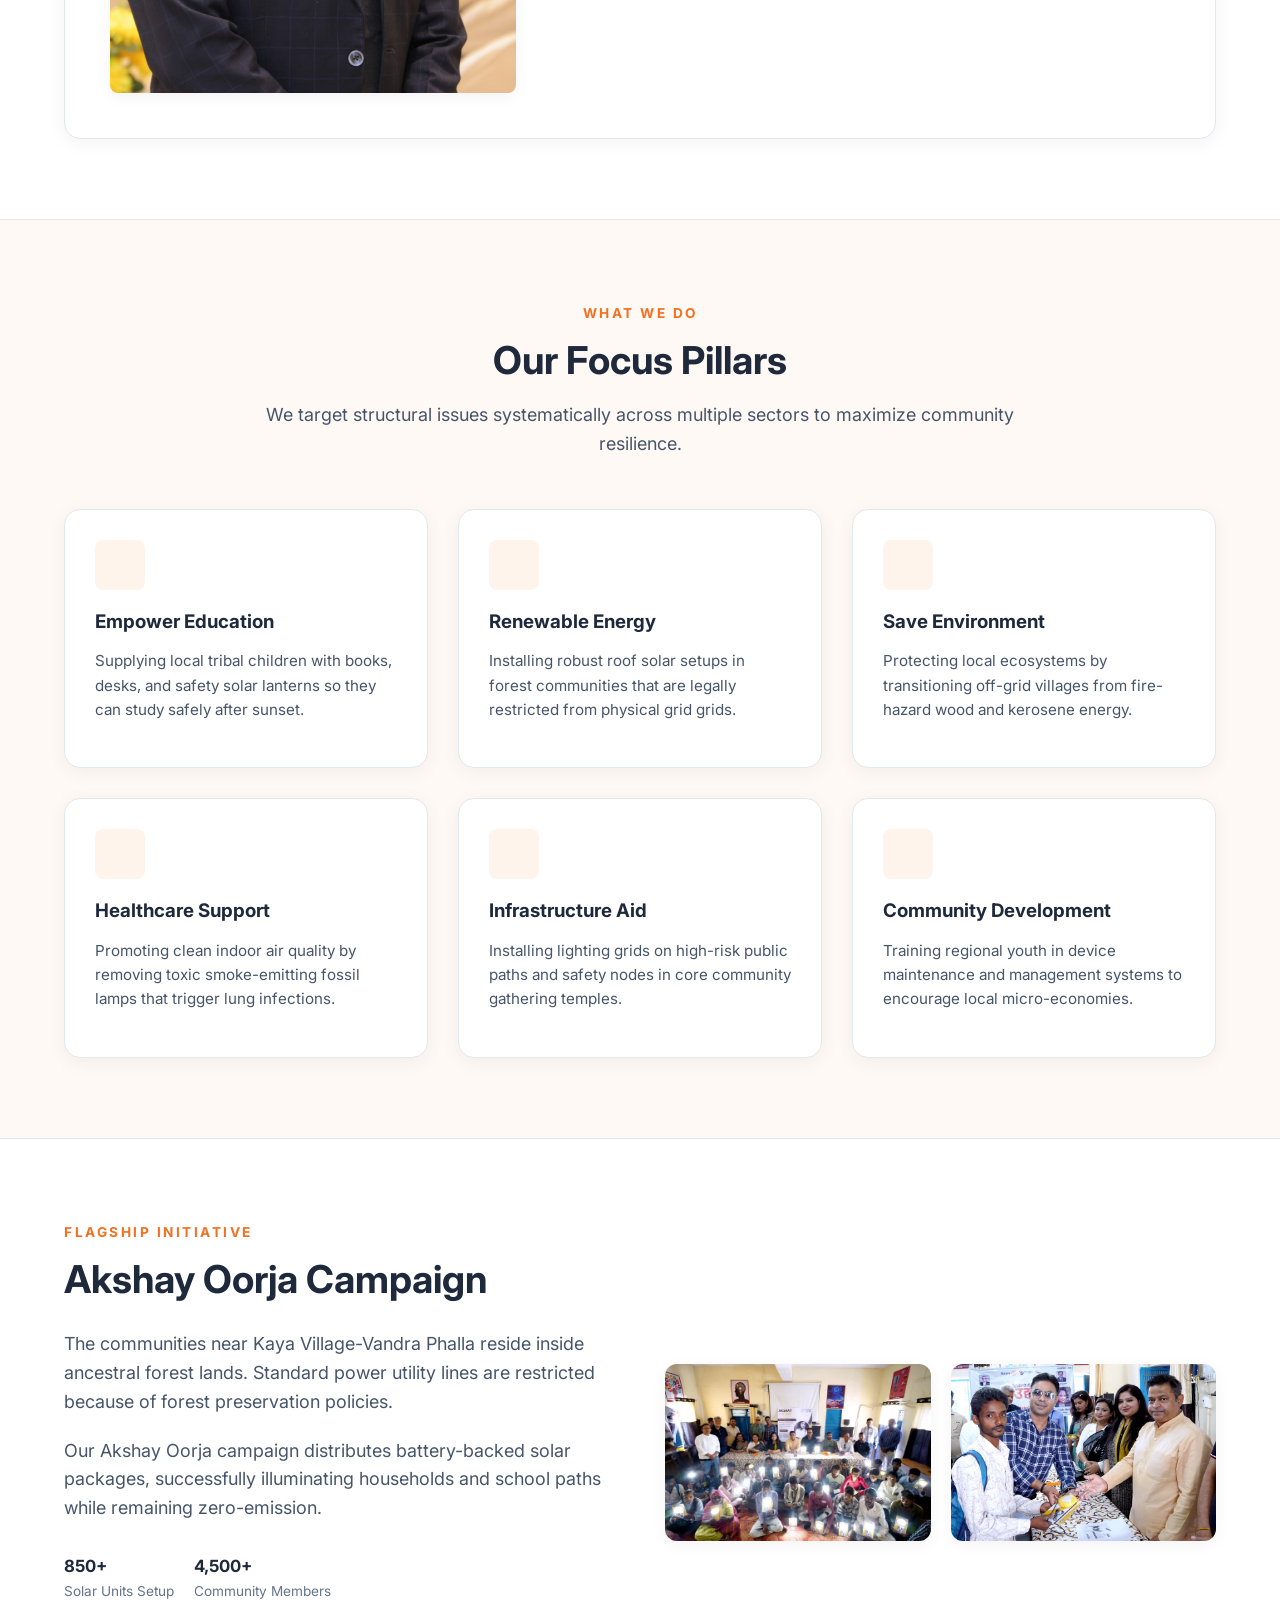
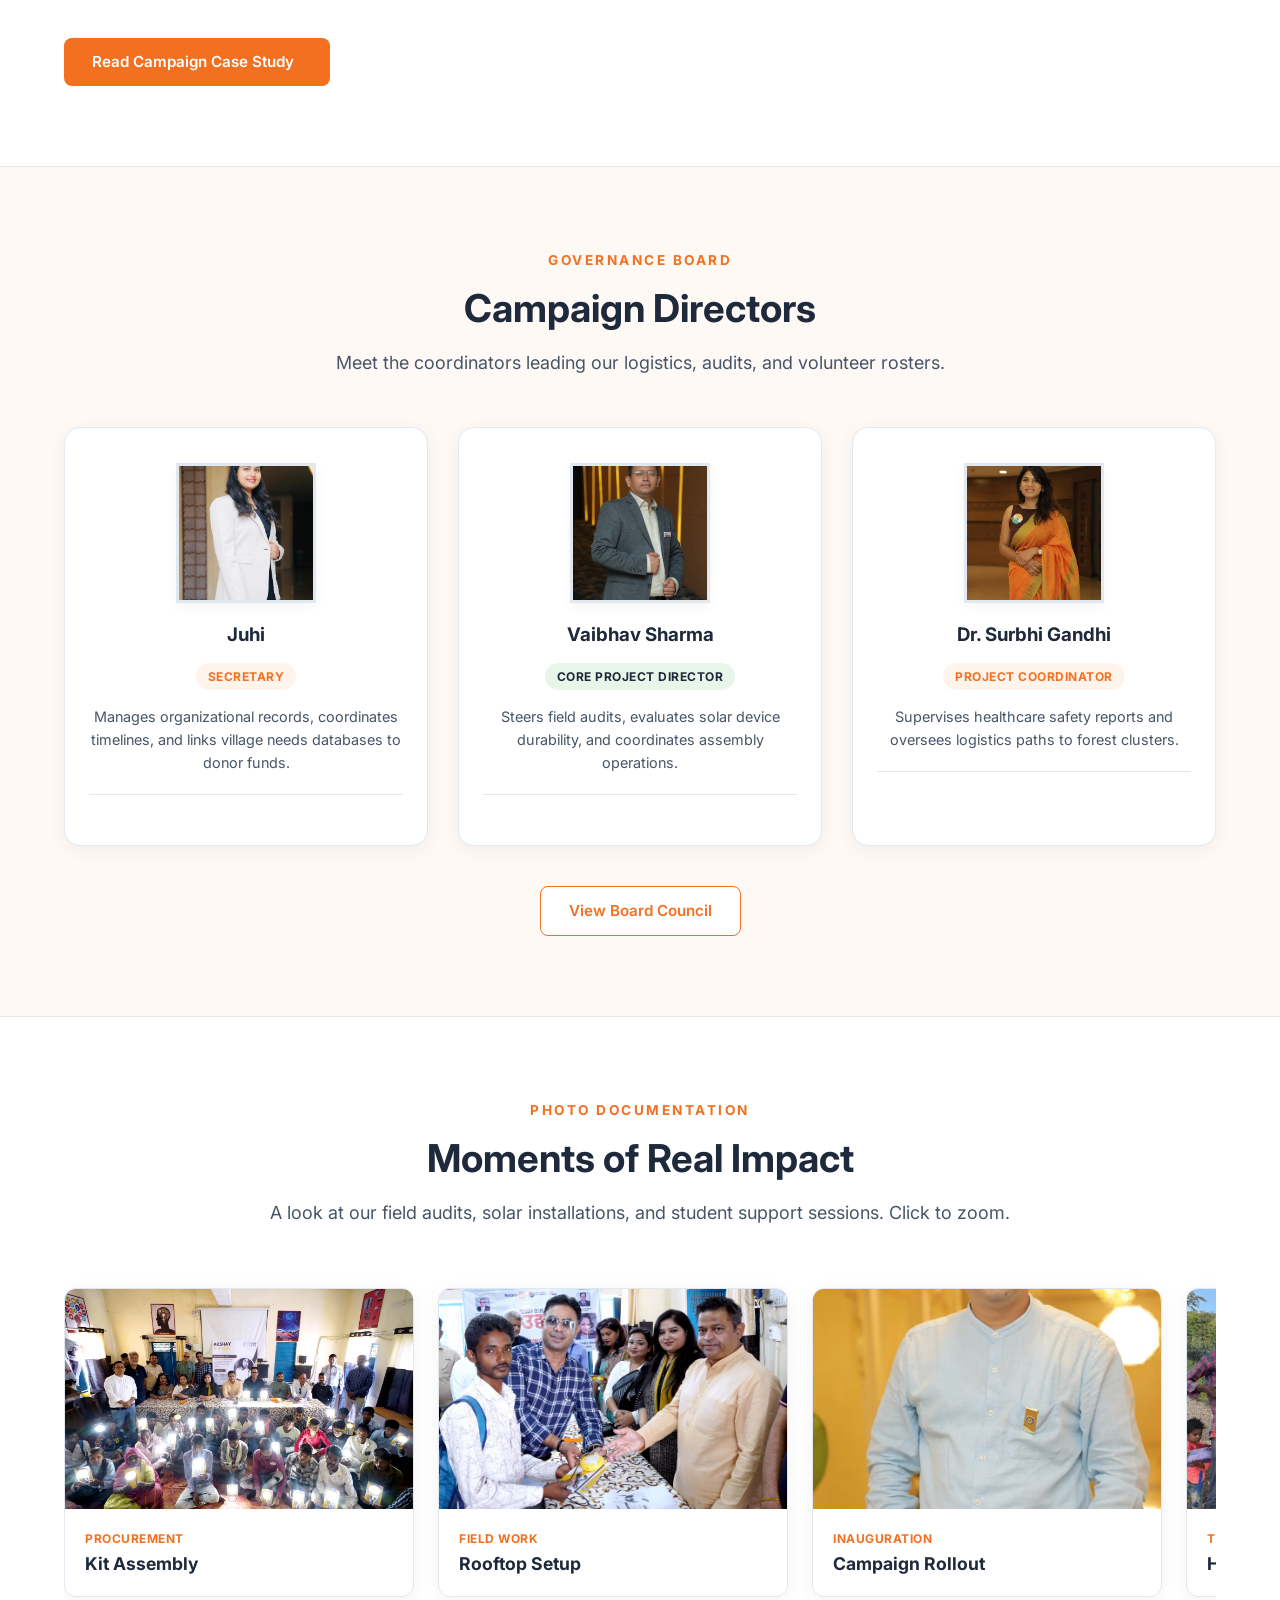
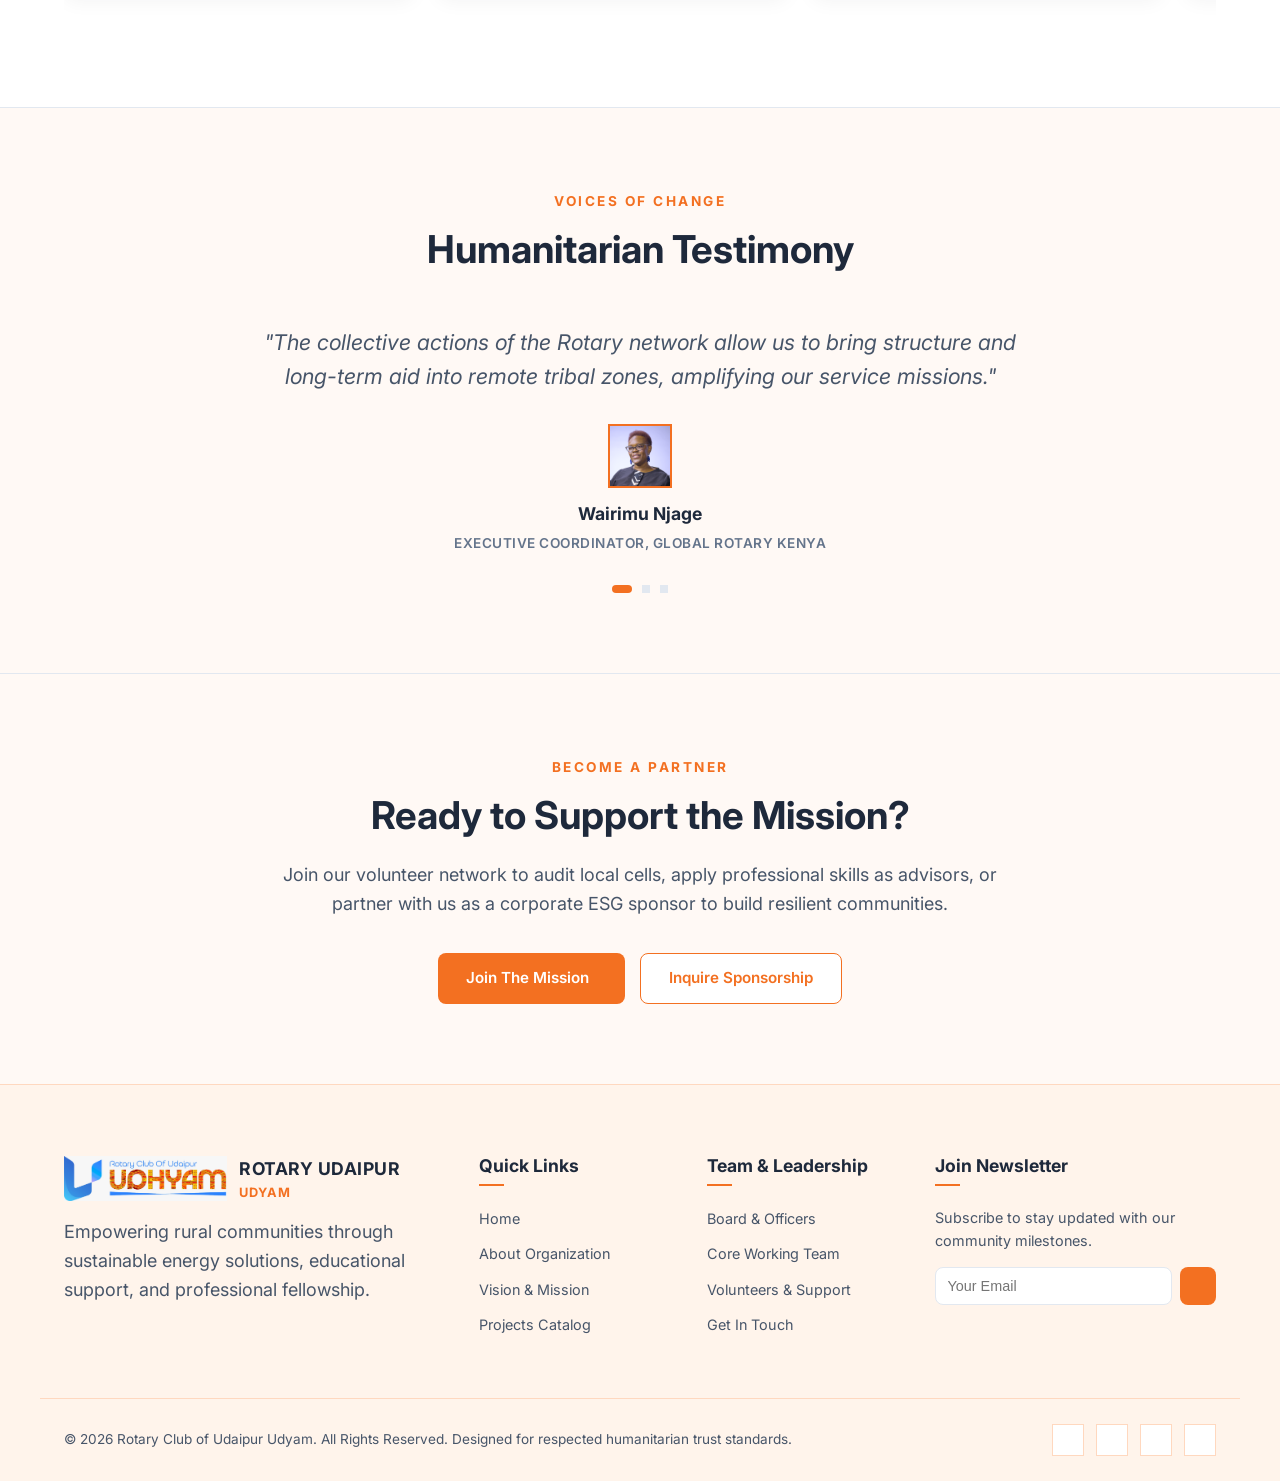
==== commit 1ec7f505: "Add files via upload" ====
--- a/index.html
+++ b/index.html
@@ -1,499 +1,444 @@
-<!DOCTYPE html>
-<html lang="en">
-
-<head>
-    <meta charset="UTF-8">
-    <meta name="viewport" content="width=device-width, initial-scale=1.0">
-    <title>Narayan Pathology & Biopsy Centre</title>
-
-    <meta name="description"
-        content="Narayan Pathology & Biopsy Centre provides reliable diagnostic services, pathology testing, biopsy services, and health checkups in Kanpur.">
-
-    <link rel="stylesheet" href="style.css">
-
-    <link rel="stylesheet"
-        href="https://cdnjs.cloudflare.com/ajax/libs/font-awesome/6.5.2/css/all.min.css">
-</head>
-
-<body>
-
-    <div class="top-bar">
-
-        <div>
-            <i class="fa-solid fa-phone"></i>
-            9506800711
-        </div>
-
-        <div>
-            <i class="fa-solid fa-envelope"></i>
-            neelima26sachan@gmail.com
-        </div>
-
-    </div>
-
-    <header>
-
-        <div class="logo">
-
-            <img src="images/logo.jpeg" alt="Narayan Pathology">
-
-            <div>
-
-                <h2>Narayan Pathology</h2>
-
-                <span>Trusted Diagnostic Centre</span>
-
-            </div>
-
-        </div>
-
-        <div class="menu-btn">
-            <i class="fas fa-bars"></i>
-        </div>
-
-        <nav>
-
-            <a href="#home">Home</a>
-            
-            <div class="dropdown">
-                <a href="#about" class="dropdown-toggle">About <i class="fas fa-chevron-down" style="font-size: 0.75rem; margin-left: 2px;"></i></a>
-                <div class="dropdown-menu">
-                    <a href="#about">Our Centre</a>
-                    <a href="policy.html">Confidentiality & Impartiality Policy</a>
-                </div>
-            </div>
-
-            <a href="#services">Services</a>
-            <a href="#gallery">Gallery</a>
-            <a href="#faq">FAQ</a>
-            <a href="#contact">Contact</a>
-
-        </nav>
-
-    </header>
-
-    <section class="hero" id="home">
-
-        <div class="overlay"></div>
-
-        <div class="hero-content">
-
-            <span class="hero-badge">
-                Accurate • Reliable • Trusted
-            </span>
-
-            <h1>
-                Advanced Pathology &
-                Biopsy Services
-            </h1>
-
-            <p>
-                Providing accurate diagnostic reports with advanced laboratory
-                technology and experienced healthcare professionals.
-            </p>
-
-            <div class="hero-buttons">
-
-                <a href="#contact" class="btn">
-                    Book A Test
-                </a>
-
-                <a href="tel:9506800711" class="btn btn-secondary">
-                    Call Now
-                </a>
-
-            </div>
-
-        </div>
-
-    </section>
-
-    <section class="about" id="about">
-
-        <div class="section-title">
-
-            <h2>About Us</h2>
-
-        </div>
-
-        <div class="about-content">
-
-            <div class="about-text">
-
-                <h3>Welcome to Narayan Pathology & Biopsy Centre</h3>
-
-                <p>
-                    Narayan Pathology & Biopsy Centre is committed to delivering
-                    accurate diagnostic services and timely reports using modern
-                    laboratory technology.
-                </p>
-
-                <p>
-                    We provide pathology testing, biopsy services,
-                    health screening packages and specialized diagnostic
-                    investigations under expert supervision.
-                </p>
-
-                <p style="margin-bottom: 25px;">
-                    Our mission is to provide reliable healthcare diagnostics
-                    with accuracy, transparency and patient satisfaction.
-                </p>
-
-                <a href="policy.html" class="btn btn-policy">
-                    <i class="fa-solid fa-shield-halved"></i> View Confidentiality & Impartiality Policy
-                </a>
-
-            </div>
-
-            <div class="doctor-card">
-
-                <div class="doctor-image">
-                    <img src="images/doctor.jpeg" alt="Dr. Neelima Sachan">
-                </div>
-
-                <h3>Dr. Neelima Sachan</h3>
-
-                <p>MBBS, MD (Pathology)</p>
-
-                <span>Consultant Pathologist</span>
-
-                <div class="doctor-details">
-
-                    <div>
-                        <strong>15+</strong>
-                        <p>Years Experience</p>
-                    </div>
-
-                    <div>
-                        <strong>15000+</strong>
-                        <p>Patients Served</p>
-                    </div>
-
-                </div>
-
-            </div>
-
-        </div>
-
-    </section>
-
-    <section class="stats">
-
-        <div class="stat">
-
-            <h2 class="counter" data-target="15000">0</h2>
-
-            <p>Patients Served</p>
-
-        </div>
-
-        <div class="stat">
-
-            <h2 class="counter" data-target="100">0</h2>
-
-            <p>Diagnostic Tests</p>
-
-        </div>
-
-        <div class="stat">
-
-            <h2 class="counter" data-target="15">0</h2>
-
-            <p>Years Experience</p>
-
-        </div>
-
-        <div class="stat">
-
-            <h2 class="counter" data-target="98">0</h2>
-
-            <p>Accuracy Rate</p>
-
-        </div>
-
-    </section>
-
-    <section class="services" id="services">
-
-        <div class="section-title">
-
-            <h2>Our Services</h2>
-
-        </div>
-
-        <div class="service-grid">
-
-            <div class="card">
-                <i class="fas fa-vial"></i>
-                <h3>Blood Tests</h3>
-                <p>Comprehensive blood investigations.</p>
-            </div>
-
-            <div class="card">
-                <i class="fas fa-microscope"></i>
-                <h3>Biopsy Services</h3>
-                <p>Advanced pathology evaluation.</p>
-            </div>
-
-            <div class="card">
-                <i class="fas fa-heartbeat"></i>
-                <h3>Health Packages</h3>
-                <p>Preventive healthcare screening.</p>
-            </div>
-
-            <div class="card">
-                <i class="fas fa-flask"></i>
-                <h3>Clinical Biochemistry</h3>
-                <p>Accurate biochemical analysis.</p>
-            </div>
-
-            <div class="card">
-                <i class="fas fa-dna"></i>
-                <h3>Histopathology</h3>
-                <p>Microscopic tissue examination.</p>
-            </div>
-
-            <div class="card">
-                <i class="fas fa-virus"></i>
-                <h3>Microbiology</h3>
-                <p>Microorganism detection & analysis.</p>
-            </div>
-
-        </div>
-
-    </section>
-
-    <section class="why-us">
-
-        <div class="section-title">
-
-            <h2>Why Choose Us</h2>
-
-        </div>
-
-        <div class="why-grid">
-
-            <div>✔ Accurate Reports</div>
-            <div>✔ Modern Equipment</div>
-            <div>✔ Experienced Staff</div>
-            <div>✔ Fast Reporting</div>
-            <div>✔ Affordable Pricing</div>
-            <div>✔ Patient Satisfaction</div>
-
-        </div>
-
-    </section>
-
-    <section class="gallery" id="gallery">
-
-        <div class="section-title">
-
-            <h2>Our Laboratory</h2>
-
-        </div>
-
-        <div class="gallery-grid">
-
-            <img src="images/gallery 1.jpeg" alt="">
-            <img src="images/gallery 2.jpeg" alt="">
-            <img src="images/gallery 3.jpeg" alt="">
-            <img src="images/gallery 4.jpeg" alt="">
-            <img src="images/gallery 5.jpeg" alt="">
-            <img src="images/gallery 7.jpeg" alt="">
-            <img src="images/gallery 8.jpeg" alt="">
-            <img src="images/gallery 23.jpeg" alt="">
-
-        </div>
-
-    </section>
-
-    <section class="home-collection">
-
-        <div class="section-title">
-
-            <h2>Home Sample Collection</h2>
-
-        </div>
-
-        <div class="collection-box">
-
-            <i class="fas fa-house-medical"></i>
-
-            <h3>Convenient Doorstep Collection</h3>
-
-            <p>
-                Book a home sample collection and our team will visit your
-                location for sample pickup.
-            </p>
-
-        </div>
-
-    </section>
-
-    <section class="testimonials">
-
-        <div class="section-title">
-
-            <h2>Patient Testimonials</h2>
-
-        </div>
-
-        <div class="testimonial-container">
-
-            <div class="testimonial-card">
-
-                <p>
-                    Excellent service and accurate reports.
-                    Highly professional staff.
-                </p>
-
-                <h4>Patient Review</h4>
-
-            </div>
-
-            <div class="testimonial-card">
-
-                <p>
-                    Fast reporting and clean laboratory environment.
-                </p>
-
-                <h4>Patient Review</h4>
-
-            </div>
-
-        </div>
-
-    </section>
-
-    <section class="faq" id="faq">
-
-        <div class="section-title">
-
-            <h2>Frequently Asked Questions</h2>
-
-        </div>
-
-        <div class="faq-item">
-
-            <button class="faq-question">
-                How long does it take to get reports?
-            </button>
-
-            <div class="faq-answer">
-                Most reports are available within 24 hours.
-            </div>
-
-        </div>
-
-        <div class="faq-item">
-
-            <button class="faq-question">
-                Do you provide home collection?
-            </button>
-
-            <div class="faq-answer">
-                Yes, home sample collection is available.
-            </div>
-
-        </div>
-
-    </section>
-
-    <section class="contact" id="contact">
-
-        <div class="section-title">
-
-            <h2>Contact Us</h2>
-
-        </div>
-
-        <div class="contact-grid">
-
-            <div class="contact-info">
-
-                <h3>Visit Us</h3>
-
-                <p>
-                    117/14 Sarvodaya Nagar,
-                    Kanpur 208005
-                </p>
-
-                <p>
-                    Phone: 9506800711
-                </p>
-
-                <p>
-                    Email: neelima26sachan@gmail.com
-                </p>
-
-            </div>
-
-            <form id="contactForm">
-
-                <input type="text"
-                    placeholder="Full Name"
-                    required>
-
-                <input type="email"
-                    placeholder="Email Address"
-                    required>
-
-                <input type="tel"
-                    placeholder="Phone Number">
-
-                <textarea
-                    placeholder="Your Message"
-                    rows="5"></textarea>
-
-                <button type="submit">
-                    Send Message
-                </button>
-
-            </form>
-
-        </div>
-
-    </section>
-
-    <section class="map">
-
-        <iframe
-            src="https://maps.google.com/maps?q=Kanpur&t=&z=13&ie=UTF8&iwloc=&output=embed"
-            allowfullscreen>
-        </iframe>
-
-    </section>
-
-    <footer>
-
-        <h3>Narayan Pathology & Biopsy Centre</h3>
-
-        <p>
-            Accurate Diagnostics. Trusted Care.
-        </p>
-
-        <p>
-            © 2026 All Rights Reserved.
-        </p>
-
-    </footer>
-
-    <a href="https://wa.me/919506800711"
-        class="whatsapp">
-
-        <i class="fab fa-whatsapp"></i>
-
-    </a>
-
-    <a href="tel:9506800711"
-        class="call">
-
-        <i class="fas fa-phone"></i>
-
-    </a>
-
-    <script src="script.js"></script>
-
-</body>
-
-</html>
+<!DOCTYPE html>
+<html lang="en">
+<head>
+    <meta charset="UTF-8">
+    <meta name="viewport" content="width=device-width, initial-scale=1.0">
+    <meta name="description" content="Rotary Club of Udaipur Udyam - Dedicated to clean solar energy transitions, rural education aid, and community infrastructure." />
+    <meta name="keywords" content="Rotary Udaipur, Udaipur Udyam, community service, solar energy, NGO Udaipur" />
+    <title>Rotary Club of Udaipur Udyam - Home</title>
+    
+    <!-- Central Design System Stylesheet -->
+    <link rel="stylesheet" href="assets/css/style.css">
+    
+    <!-- Fonts & FontAwesome -->
+    <script src="https://cdnjs.cloudflare.com/ajax/libs/font-awesome/6.4.0/js/all.min.js" defer></script>
+</head>
+<body>
+
+    <!-- SITE HEADER NAVIGATION -->
+    <header class="site-header">
+        <div class="container nav-wrapper">
+            <a href="index.html" class="logo-container">
+                <img src="assets/images/logo.jpeg" alt="Rotary Club Logo">
+                <div class="logo-text">
+                    <span class="logo-title">Rotary Udaipur</span>
+                    <span class="logo-subtitle">Udyam</span>
+                </div>
+            </a>
+            <button class="menu-toggle" aria-label="Toggle Mobile Menu">
+                <span></span>
+                <span></span>
+                <span></span>
+            </button>
+            <ul class="nav-menu">
+                <li class="nav-item"><a href="index.html" class="nav-link">Home</a></li>
+                <li class="nav-item nav-item-dropdown">
+                    <span class="nav-link" tabindex="0" role="button" aria-haspopup="true" aria-expanded="false">About Us <i class="fa-solid fa-chevron-down"></i></span>
+                    <div class="dropdown-menu">
+                        <a href="about-organization.html" class="dropdown-item">
+                            <span>Organization History</span>
+                            <h5>About Organization</h5>
+                            <p>Learn about our origins and journey.</p>
+                        </a>
+                        <a href="vision-mission.html" class="dropdown-item">
+                            <span>Core Values</span>
+                            <h5>Vision & Mission</h5>
+                            <p>What drives our humanitarian efforts.</p>
+                        </a>
+                    </div>
+                </li>
+                <li class="nav-item nav-item-dropdown">
+                    <span class="nav-link" tabindex="0" role="button" aria-haspopup="true" aria-expanded="false">Our Team <i class="fa-solid fa-chevron-down"></i></span>
+                    <div class="dropdown-menu">
+                        <a href="core-team.html" class="dropdown-item">
+                            <span>Executive Members</span>
+                            <h5>Core Team</h5>
+                            <p>The driving force behind projects.</p>
+                        </a>
+                        <a href="other-team.html" class="dropdown-item">
+                            <span>Support Roster</span>
+                            <h5>Other Team</h5>
+                            <p>Our vital volunteer network.</p>
+                        </a>
+                    </div>
+                </li>
+                <li class="nav-item"><a href="leadership.html" class="nav-link">Leadership</a></li>
+                <li class="nav-item nav-item-dropdown">
+                    <span class="nav-link" tabindex="0" role="button" aria-haspopup="true" aria-expanded="false">Our Projects <i class="fa-solid fa-chevron-down"></i></span>
+                    <div class="dropdown-menu">
+                        <a href="projects.html" class="dropdown-item">
+                            <span>Portfolio Catalog</span>
+                            <h5>Projects Overview</h5>
+                            <p>View all our community initiatives.</p>
+                        </a>
+                        <a href="Akshay-Oorja-Campaign.html" class="dropdown-item">
+                            <span>Solar Campaign</span>
+                            <h5>Akshay Oorja</h5>
+                            <p>Our flagship solar energy project.</p>
+                        </a>
+                    </div>
+                </li>
+                <li class="nav-item"><a href="contact.html" class="nav-link">Contact</a></li>
+            </ul>
+        </div>
+    </header>
+
+    <!-- SECTION 1: TWO COLUMN HERO -->
+    <main>
+        <section class="hero-wrapper">
+            <div class="container hero-grid">
+                <div class="reveal-up">
+                    <span class="hero-subtitle-top">Rotary Club of Udaipur Udyam</span>
+                    <h1 class="hero-title">Transforming Communities Through <span>Sustainable Action</span></h1>
+                    <p class="hero-desc">We empower Southern Rajasthan's remote communities through solar energy transitions, clean water solutions, rural education support, and structured humanitarian action.</p>
+                    <div class="hero-buttons">
+                        <a href="projects.html" class="btn btn-primary">Explore Projects <i class="fa-solid fa-arrow-right"></i></a>
+                        <a href="contact.html" class="btn btn-secondary">Join The Mission</a>
+                    </div>
+                </div>
+                <div class="hero-image-area reveal-up">
+                    <div class="hero-image-bg-shape"></div>
+                    <img src="assets/images/hero.jpg" alt="Rotary Club community campaign">
+                </div>
+            </div>
+        </section>
+
+        <!-- SECTION 2: STATISTICS SECTION -->
+        <section class="stats-section">
+            <div class="container grid-4">
+                <div class="stat-card">
+                    <span class="stat-number" data-target="25">0</span>
+                    <span class="stat-label">Projects Completed</span>
+                </div>
+                <div class="stat-card">
+                    <span class="stat-number" data-target="1500">0</span>
+                    <span class="stat-label">Families Supported</span>
+                </div>
+                <div class="stat-card">
+                    <span class="stat-number" data-target="45">0</span>
+                    <span class="stat-label">Villages Reached</span>
+                </div>
+                <div class="stat-card">
+                    <span class="stat-number" data-target="850">0</span>
+                    <span class="stat-label">Solar Units Installed</span>
+                </div>
+            </div>
+        </section>
+
+        <!-- SECTION 3: PRESIDENT SPOTLIGHT -->
+        <section class="section-padding">
+            <div class="container">
+                <div class="section-header reveal-up">
+                    <span class="section-tag">Presidential message</span>
+                    <h2 class="section-main-title">A Message From Devendra Choudhary</h2>
+                </div>
+                <div class="president-message-card reveal-up">
+                    <div class="president-message-layout">
+                        <div class="president-message-img">
+                            <img src="assets/images/Devendra Choudhary.jpeg" alt="President Devendra Choudhary">
+                        </div>
+                        <div>
+                            <p class="president-quote">"At Rotary Club of Udaipur Udyam, our core vision is to channel professional expertise directly into grassroots humanitarian development. Through independent clean energy campaigns like Akshay Oorja, we are replacing physical darkness with safety, education options, and health, establishing blueprints for off-grid sustainability."</p>
+                            <h3 class="president-name">Devendra Choudhary</h3>
+                            <span class="president-role">President, Rotary Club of Udaipur Udyam</span>
+                            <div style="margin-top: 25px;">
+                                <a href="leadership.html" class="btn btn-secondary">Meet The Board</a>
+                            </div>
+                        </div>
+                    </div>
+                </div>
+            </div>
+        </section>
+
+        <!-- SECTION 4: SPHERES OF ACTION -->
+        <section class="section-padding-alt" style="border-top: 1px solid var(--border-color); border-bottom: 1px solid var(--border-color);">
+            <div class="container">
+                <div class="section-header reveal-up">
+                    <span class="section-tag">What We Do</span>
+                    <h2 class="section-main-title">Our Focus Pillars</h2>
+                    <p>We target structural issues systematically across multiple sectors to maximize community resilience.</p>
+                </div>
+                <div class="grid-3">
+                    <div class="card reveal-up">
+                        <div class="pillar-icon-box"><i class="fa-solid fa-graduation-cap"></i></div>
+                        <h3>Empower Education</h3>
+                        <p style="font-size: 0.95rem; color:var(--text-secondary);">Supplying local tribal children with books, desks, and safety solar lanterns so they can study safely after sunset.</p>
+                    </div>
+                    <div class="card reveal-up">
+                        <div class="pillar-icon-box"><i class="fa-solid fa-solar-panel"></i></div>
+                        <h3>Renewable Energy</h3>
+                        <p style="font-size: 0.95rem; color:var(--text-secondary);">Installing robust roof solar setups in forest communities that are legally restricted from physical grid grids.</p>
+                    </div>
+                    <div class="card reveal-up">
+                        <div class="pillar-icon-box"><i class="fa-solid fa-leaf"></i></div>
+                        <h3>Save Environment</h3>
+                        <p style="font-size: 0.95rem; color:var(--text-secondary);">Protecting local ecosystems by transitioning off-grid villages from fire-hazard wood and kerosene energy.</p>
+                    </div>
+                    <div class="card reveal-up">
+                        <div class="pillar-icon-box"><i class="fa-solid fa-kit-medical"></i></div>
+                        <h3>Healthcare Support</h3>
+                        <p style="font-size: 0.95rem; color:var(--text-secondary);">Promoting clean indoor air quality by removing toxic smoke-emitting fossil lamps that trigger lung infections.</p>
+                    </div>
+                    <div class="card reveal-up">
+                        <div class="pillar-icon-box"><i class="fa-solid fa-road"></i></div>
+                        <h3>Infrastructure Aid</h3>
+                        <p style="font-size: 0.95rem; color:var(--text-secondary);">Installing lighting grids on high-risk public paths and safety nodes in core community gathering temples.</p>
+                    </div>
+                    <div class="card reveal-up">
+                        <div class="pillar-icon-box"><i class="fa-solid fa-users"></i></div>
+                        <h3>Community Development</h3>
+                        <p style="font-size: 0.95rem; color:var(--text-secondary);">Training regional youth in device maintenance and management systems to encourage local micro-economies.</p>
+                    </div>
+                </div>
+            </div>
+        </section>
+
+        <!-- SECTION 5: FLAGSHIP PROJECT TEASER -->
+        <section class="section-padding">
+            <div class="container">
+                <div class="flagship-split-layout">
+                    <div class="reveal-up">
+                        <span class="section-tag">Flagship Initiative</span>
+                        <h2 class="section-main-title" style="margin-bottom: 25px;">Akshay Oorja Campaign</h2>
+                        <p style="margin-bottom: 20px;">The communities near Kaya Village-Vandra Phalla reside inside ancestral forest lands. Standard power utility lines are restricted because of forest preservation policies.</p>
+                        <p style="margin-bottom: 30px;">Our Akshay Oorja campaign distributes battery-backed solar packages, successfully illuminating households and school paths while remaining zero-emission.</p>
+                        <div class="project-stats" style="margin-bottom: 35px; border-top:none; padding-top:0;">
+                            <div class="project-stat-item">
+                                <strong>850+</strong>
+                                Solar Units Setup
+                            </div>
+                            <div class="project-stat-item">
+                                <strong>4,500+</strong>
+                                Community Members
+                            </div>
+                        </div>
+                        <a href="Akshay-Oorja-Campaign.html" class="btn btn-primary">Read Campaign Case Study <i class="fa-solid fa-arrow-right"></i></a>
+                    </div>
+                    <div class="flagship-media-grid">
+                        <div class="flagship-media-card reveal-up">
+                            <img src="assets/images/page1_img1.webp" alt="Solar campaign inventory packing">
+                        </div>
+                        <div class="flagship-media-card reveal-up">
+                            <img src="assets/images/page1_img2.webp" alt="Solar kit rooftop install">
+                        </div>
+                    </div>
+                </div>
+            </div>
+        </section>
+
+        <!-- SECTION 6: LEADERSHIP COUNCEL HIGHLIGHTS -->
+        <section class="section-padding-alt" style="border-top: 1px solid var(--border-color); border-bottom: 1px solid var(--border-color);">
+            <div class="container">
+                <div class="section-header reveal-up">
+                    <span class="section-tag">Governance Board</span>
+                    <h2 class="section-main-title">Campaign Directors</h2>
+                    <p>Meet the coordinators leading our logistics, audits, and volunteer rosters.</p>
+                </div>
+                <div class="grid-3">
+                    <div class="card member-card reveal-up">
+                        <div class="member-avatar">
+                            <img src="assets/images/Juhi.jpeg" alt="Juhi - Secretary">
+                        </div>
+                        <h3>Juhi</h3>
+                        <span class="member-role-badge">Secretary</span>
+                        <p class="member-bio">Manages organizational records, coordinates timelines, and links village needs databases to donor funds.</p>
+                        <div class="member-socials">
+                            <a href="#" aria-label="LinkedIn"><i class="fa-brands fa-linkedin-in"></i></a>
+                            <a href="#" aria-label="Twitter"><i class="fa-brands fa-twitter"></i></a>
+                        </div>
+                    </div>
+                    <div class="card member-card reveal-up">
+                        <div class="member-avatar">
+                            <img src="assets/images/Vaibhav Sharma.jpeg" alt="Vaibhav Sharma - Project Team Lead">
+                        </div>
+                        <h3>Vaibhav Sharma</h3>
+                        <span class="member-role-badge" style="color:var(--primary-green); background-color:#E8F5E9;">Core Project Director</span>
+                        <p class="member-bio">Steers field audits, evaluates solar device durability, and coordinates assembly operations.</p>
+                        <div class="member-socials">
+                            <a href="#" aria-label="LinkedIn"><i class="fa-brands fa-linkedin-in"></i></a>
+                            <a href="#" aria-label="Twitter"><i class="fa-brands fa-twitter"></i></a>
+                        </div>
+                    </div>
+                    <div class="card member-card reveal-up">
+                        <div class="member-avatar">
+                            <img src="assets/images/Surbhi Gandhi.jpeg" alt="Dr. Surbhi Gandhi - Project Coordinator">
+                        </div>
+                        <h3>Dr. Surbhi Gandhi</h3>
+                        <span class="member-role-badge">Project Coordinator</span>
+                        <p class="member-bio">Supervises healthcare safety reports and oversees logistics paths to forest clusters.</p>
+                        <div class="member-socials">
+                            <a href="#" aria-label="LinkedIn"><i class="fa-brands fa-linkedin-in"></i></a>
+                            <a href="#" aria-label="Twitter"><i class="fa-brands fa-twitter"></i></a>
+                        </div>
+                    </div>
+                </div>
+                <div style="text-align: center; margin-top: 40px;" class="reveal-up">
+                    <a href="leadership.html" class="btn btn-secondary">View Board Council</a>
+                </div>
+            </div>
+        </section>
+
+        <!-- SECTION 7: IMAGE STORY GALLERY -->
+        <section class="section-padding">
+            <div class="container">
+                <div class="section-header reveal-up">
+                    <span class="section-tag">Photo Documentation</span>
+                    <h2 class="section-main-title">Moments of Real Impact</h2>
+                    <p>A look at our field audits, solar installations, and student support sessions. Click to zoom.</p>
+                </div>
+                <div class="gallery-wrapper reveal-up">
+                    <div class="gallery-card">
+                        <div class="gallery-card-img">
+                            <img src="assets/images/page1_img1.webp" alt="Solar equipment inventory packaging">
+                        </div>
+                        <div class="gallery-card-body">
+                            <span class="gallery-card-tag">Procurement</span>
+                            <h4 class="gallery-card-title">Kit Assembly</h4>
+                        </div>
+                    </div>
+                    <div class="gallery-card">
+                        <div class="gallery-card-img">
+                            <img src="assets/images/page1_img2.webp" alt="Rural family solar installation">
+                        </div>
+                        <div class="gallery-card-body">
+                            <span class="gallery-card-tag">Field Work</span>
+                            <h4 class="gallery-card-title">Rooftop Setup</h4>
+                        </div>
+                    </div>
+                    <div class="gallery-card">
+                        <div class="gallery-card-img">
+                            <img src="assets/images/page1_img3.webp" alt="Launch of solar campaign">
+                        </div>
+                        <div class="gallery-card-body">
+                            <span class="gallery-card-tag">Inauguration</span>
+                            <h4 class="gallery-card-title">Campaign Rollout</h4>
+                        </div>
+                    </div>
+                    <div class="gallery-card">
+                        <div class="gallery-card-img">
+                            <img src="assets/images/page2_img1.webp" alt="Solar battery testing">
+                        </div>
+                        <div class="gallery-card-body">
+                            <span class="gallery-card-tag">Testing</span>
+                            <h4 class="gallery-card-title">Hardware Quality check</h4>
+                        </div>
+                    </div>
+                </div>
+            </div>
+        </section>
+
+        <!-- SECTION 8: ROTATING TESTIMONIALS -->
+        <section class="section-padding-alt" style="border-top: 1px solid var(--border-color); border-bottom: 1px solid var(--border-color);">
+            <div class="container">
+                <div class="section-header reveal-up">
+                    <span class="section-tag">Voices of Change</span>
+                    <h2 class="section-main-title">Humanitarian Testimony</h2>
+                </div>
+                <div class="testimonial-slider reveal-up">
+                    <div class="testimonial-slide">
+                        <p class="testimonial-quote">"The collective actions of the Rotary network allow us to bring structure and long-term aid into remote tribal zones, amplifying our service missions."</p>
+                        <div class="testimonial-author-avatar">
+                            <img src="assets/images/Wairimu.png" alt="Wairimu Njage">
+                        </div>
+                        <h4 class="testimonial-author-name">Wairimu Njage</h4>
+                        <span class="testimonial-author-role">Executive Coordinator, Global Rotary Kenya</span>
+                    </div>
+                    <div class="testimonial-slide">
+                        <p class="testimonial-quote">"Seeing kids studying under clean solar tube lights instead of smoke-filled kerosene shadows validates the entrepreneurship of our Udaipur Udyam team."</p>
+                        <div class="testimonial-author-avatar">
+                            <img src="assets/images/Ramesh.jpg" alt="Ramesh Ferris">
+                        </div>
+                        <h4 class="testimonial-author-name">Ramesh Ferris</h4>
+                        <span class="testimonial-author-role">Global Health Advocate & Polio Survivor</span>
+                    </div>
+                    <div class="testimonial-slide">
+                        <p class="testimonial-quote">"Udaipur Udyam bridges professional intelligence and grassroot humanitarian needs perfectly. The clean energy models establish blueprints for rural zones."</p>
+                        <div class="testimonial-author-avatar">
+                            <img src="assets/images/Peter.png" alt="Peter Elbers">
+                        </div>
+                        <h4 class="testimonial-author-name">Peter Elbers</h4>
+                        <span class="testimonial-author-role">Senior Advisor & Consultant, Netherlands</span>
+                    </div>
+                </div>
+                <div class="testimonial-dots">
+                    <span class="testimonial-dot active"></span>
+                    <span class="testimonial-dot"></span>
+                    <span class="testimonial-dot"></span>
+                </div>
+            </div>
+        </section>
+
+        <!-- SECTION 9: RECRUITMENT CALL TO ACTION -->
+        <section class="section-padding" style="background-color: var(--bg-secondary);">
+            <div class="container" style="text-align: center; max-width: 800px;">
+                <div class="reveal-up">
+                    <span class="section-tag">Become a Partner</span>
+                    <h2 class="section-main-title" style="margin-bottom: 20px;">Ready to Support the Mission?</h2>
+                    <p style="margin-bottom: 35px; color:var(--text-secondary);">Join our volunteer network to audit local cells, apply professional skills as advisors, or partner with us as a corporate ESG sponsor to build resilient communities.</p>
+                    <div class="hero-buttons" style="justify-content: center;">
+                        <a href="contact.html" class="btn btn-primary">Join The Mission <i class="fa-solid fa-user-plus"></i></a>
+                        <a href="contact.html" class="btn btn-secondary">Inquire Sponsorship</a>
+                    </div>
+                </div>
+            </div>
+        </section>
+    </main>
+
+    <!-- LIGHT ORANGE FOOTER -->
+    <footer class="site-footer">
+        <div class="container footer-columns">
+            <div class="footer-col">
+                <div class="footer-logo">
+                    <img src="assets/images/logo.jpeg" alt="Rotary Club Logo">
+                    <div class="logo-text">
+                        <span class="logo-title">Rotary Udaipur</span>
+                        <span class="logo-subtitle">Udyam</span>
+                    </div>
+                </div>
+                <p>Empowering rural communities through sustainable energy solutions, educational support, and professional fellowship.</p>
+            </div>
+            <div class="footer-col">
+                <h4>Quick Links</h4>
+                <ul class="footer-links">
+                    <li><a href="index.html">Home</a></li>
+                    <li><a href="about-organization.html">About Organization</a></li>
+                    <li><a href="vision-mission.html">Vision & Mission</a></li>
+                    <li><a href="projects.html">Projects Catalog</a></li>
+                </ul>
+            </div>
+            <div class="footer-col">
+                <h4>Team & Leadership</h4>
+                <ul class="footer-links">
+                    <li><a href="leadership.html">Board & Officers</a></li>
+                    <li><a href="core-team.html">Core Working Team</a></li>
+                    <li><a href="other-team.html">Volunteers & Support</a></li>
+                    <li><a href="contact.html">Get In Touch</a></li>
+                </ul>
+            </div>
+            <div class="footer-col">
+                <h4>Join Newsletter</h4>
+                <p style="font-size: 0.9rem; margin-bottom: 15px; color: var(--text-secondary);">Subscribe to stay updated with our community milestones.</p>
+                <form class="newsletter-form" style="display:flex; gap: 8px;">
+                    <input type="email" placeholder="Your Email" class="form-control" style="padding: 10px 12px; font-size: 0.9rem; margin-bottom:0;" required>
+                    <button type="submit" class="btn btn-primary" style="padding: 10px 18px; font-size: 0.9rem;"><i class="fa-solid fa-paper-plane"></i></button>
+                </form>
+            </div>
+        </div>
+        <div class="container footer-bottom">
+            <p>&copy; 2026 Rotary Club of Udaipur Udyam. All Rights Reserved. Designed for respected humanitarian trust standards.</p>
+            <div class="footer-socials">
+                <a href="#" aria-label="Facebook"><i class="fa-brands fa-facebook-f"></i></a>
+                <a href="#" aria-label="Twitter"><i class="fa-brands fa-twitter"></i></a>
+                <a href="#" aria-label="LinkedIn"><i class="fa-brands fa-linkedin-in"></i></a>
+                <a href="#" aria-label="Instagram"><i class="fa-brands fa-instagram"></i></a>
+            </div>
+        </div>
+    </footer>
+
+    <!-- GSAP Libraries CDN -->
+    <script src="https://cdnjs.cloudflare.com/ajax/libs/gsap/3.12.2/gsap.min.js"></script>
+    <script src="https://cdnjs.cloudflare.com/ajax/libs/gsap/3.12.2/ScrollTrigger.min.js"></script>
+    <!-- Central JavaScript -->
+    <script src="assets/js/app.js"></script>
+</body>
+</html>
--- a/assets/css/style.css
+++ b/assets/css/style.css
@@ -0,0 +1,1505 @@
+/* ==========================================================================
+   ROTARY CLUB OF UDAIPUR UDYAM - WHITE & ORANGE PROFESSIONAL DESIGN SYSTEM
+   ========================================================================== */
+
+@import url('https://fonts.googleapis.com/css2?family=Inter:wght@400;500;600;700&display=swap');
+
+:root {
+    /* Brand Color System */
+    --primary-orange: #F37021;
+    --orange-hover: #E55D0C;
+    --orange-shade-1: #FF8C42;
+    --orange-shade-2: #FFA366;
+    --orange-shade-3: #FFC299;
+    --orange-shade-4: #FFF1E8;
+
+    /* Backgrounds */
+    --bg-primary: #FFFFFF;
+    --bg-secondary: #FFF9F5;
+    --bg-alternate: #FFF4EB;
+
+    /* Text Colors */
+    --text-primary: #1E293B;
+    --text-secondary: #475569;
+    --text-muted: #64748B;
+
+    /* Borders */
+    --border-color: #E2E8F0;
+    --border-orange: #FFD8BF;
+
+    /* Typography & Spacing */
+    --font-family: 'Inter', -apple-system, BlinkMacSystemFont, "Segoe UI", Roboto, sans-serif;
+    --radius-sm: 8px;
+    --radius-md: 16px;
+    --radius-lg: 24px;
+
+    /* Animation Transitions */
+    --transition-smooth: all 0.3s cubic-bezier(0.25, 0.8, 0.25, 1);
+    --transition-fast: all 0.2s ease;
+    --card-shadow: 0 4px 20px rgba(15, 23, 42, 0.05);
+    --card-shadow-hover: 0 10px 30px rgba(15, 23, 42, 0.08);
+}
+
+/* ==========================================================================
+   BASE STYLE RESETS
+   ========================================================================== */
+* {
+    margin: 0;
+    padding: 0;
+    box-sizing: border-box;
+}
+
+html {
+    scroll-behavior: smooth;
+    font-size: 16px;
+    background-color: var(--bg-primary);
+}
+
+body {
+    font-family: var(--font-family);
+    background-color: var(--bg-primary);
+    color: var(--text-primary);
+    line-height: 1.6;
+    overflow-x: hidden;
+    -webkit-font-smoothing: antialiased;
+}
+
+/* Scrollbar styling */
+::-webkit-scrollbar {
+    width: 8px;
+}
+
+::-webkit-scrollbar-track {
+    background: var(--bg-secondary);
+}
+
+::-webkit-scrollbar-thumb {
+    background-color: var(--orange-shade-3);
+    border-radius: var(--radius-sm);
+}
+
+::-webkit-scrollbar-thumb:hover {
+    background-color: var(--primary-orange);
+}
+
+/* Layout Containers */
+.container {
+    width: 100%;
+    max-width: 1200px;
+    margin: 0 auto;
+    padding: 0 24px;
+}
+
+.section-padding {
+    padding: 80px 0;
+}
+
+.section-padding-alt {
+    padding: 80px 0;
+    background-color: var(--bg-secondary);
+}
+
+.section-padding-alternate {
+    padding: 80px 0;
+    background-color: var(--bg-alternate);
+}
+
+/* Typography Scales */
+h1,
+h2,
+h3,
+h4,
+h5,
+h6 {
+    font-weight: 700;
+    color: var(--text-primary);
+    line-height: 1.3;
+    margin-bottom: 15px;
+}
+
+p {
+    font-size: 1.125rem;
+    /* 18px */
+    color: var(--text-secondary);
+    margin-bottom: 15px;
+}
+
+a {
+    color: inherit;
+    text-decoration: none;
+    transition: var(--transition-fast);
+}
+
+/* ==========================================================================
+   NAVIGATION STICKY NAVBAR
+   ========================================================================== */
+.site-header {
+    width: 100%;
+    background-color: rgba(255, 255, 255, 0.95);
+    backdrop-filter: blur(8px);
+    border-bottom: 1px solid var(--border-color);
+    position: fixed;
+    top: 0;
+    left: 0;
+    z-index: 1000;
+    transition: var(--transition-fast);
+}
+
+.site-header.scrolled {
+    box-shadow: 0 2px 10px rgba(0, 0, 0, 0.05);
+}
+
+.nav-wrapper {
+    display: flex;
+    justify-content: space-between;
+    align-items: center;
+    padding: 16px 0;
+}
+
+.logo-container {
+    display: flex;
+    align-items: center;
+    gap: 12px;
+}
+
+.logo-container img {
+    height: 50px;
+    width: auto;
+    object-fit: contain;
+}
+
+.logo-text {
+    display: flex;
+    flex-direction: column;
+}
+
+.logo-title {
+    font-size: 1.1rem;
+    font-weight: 700;
+    color: var(--text-primary);
+    text-transform: uppercase;
+    letter-spacing: 0.5px;
+}
+
+.logo-subtitle {
+    font-size: 0.8rem;
+    color: var(--primary-orange);
+    font-weight: 700;
+    letter-spacing: 1px;
+    text-transform: uppercase;
+}
+
+.nav-menu {
+    display: flex;
+    list-style: none;
+    align-items: center;
+    gap: 28px;
+}
+
+.nav-item {
+    position: relative;
+}
+
+.nav-link {
+    font-size: 0.95rem;
+    font-weight: 600;
+    color: var(--text-secondary);
+    padding: 8px 0;
+    cursor: pointer;
+    display: inline-flex;
+    align-items: center;
+    gap: 5px;
+}
+
+.nav-link:hover,
+.nav-link.active {
+    color: var(--primary-orange);
+}
+
+.nav-link i {
+    font-size: 0.75rem;
+    transition: transform 0.2s ease;
+}
+
+/* Dropdown Menu Base Shared Styles */
+.dropdown-menu {
+    background-color: var(--bg-primary);
+    padding: 10px 0;
+    z-index: 1000;
+}
+
+.dropdown-item {
+    display: block;
+    padding: 10px 20px;
+    text-align: left;
+    transition: var(--transition-fast);
+}
+
+.dropdown-item:hover {
+    background-color: var(--bg-secondary);
+}
+
+.dropdown-item span {
+    display: block;
+    font-size: 0.7rem;
+    color: var(--text-muted);
+    text-transform: uppercase;
+    font-weight: 700;
+    letter-spacing: 0.5px;
+    margin-bottom: 2px;
+}
+
+.dropdown-item h5 {
+    font-size: 0.95rem;
+    color: var(--text-primary);
+    margin-bottom: 2px;
+}
+
+.dropdown-item p {
+    font-size: 0.8rem;
+    color: var(--text-muted);
+    margin-bottom: 0;
+}
+
+.dropdown-item:hover h5 {
+    color: var(--primary-orange);
+}
+
+/* Mobile responsive hamburger menu trigger */
+.menu-toggle {
+    display: none;
+    background: none;
+    border: none;
+    cursor: pointer;
+    flex-direction: column;
+    gap: 5px;
+    width: 30px;
+    padding: 5px;
+    z-index: 1005;
+}
+
+.menu-toggle span {
+    display: block;
+    width: 20px;
+    height: 2px;
+    background-color: var(--text-primary);
+    transition: var(--transition-fast);
+}
+
+.menu-toggle.active span:nth-child(1) {
+    transform: translateY(7px) rotate(45deg);
+}
+
+.menu-toggle.active span:nth-child(2) {
+    opacity: 0;
+}
+
+.menu-toggle.active span:nth-child(3) {
+    transform: translateY(-7px) rotate(-45deg);
+}
+
+/* DESKTOP STYLING (≥ 768px) */
+@media (min-width: 768px) {
+    .dropdown-menu {
+        position: absolute;
+        top: 100%;
+        left: 50%;
+        transform: translateX(-50%) translateY(10px);
+        border: 1px solid var(--border-color);
+        box-shadow: 0 10px 25px rgba(0, 0, 0, 0.05);
+        border-radius: var(--radius-sm);
+        min-width: 260px;
+        opacity: 0;
+        visibility: hidden;
+        transition: opacity 0.2s ease, transform 0.2s ease, visibility 0.2s ease;
+    }
+
+    .dropdown-menu::before {
+        content: '';
+        position: absolute;
+        top: -6px;
+        left: 50%;
+        transform: translateX(-50%) rotate(45deg);
+        width: 10px;
+        height: 10px;
+        background-color: var(--bg-primary);
+        border-top: 1px solid var(--border-color);
+        border-left: 1px solid var(--border-color);
+    }
+
+    /* Hover & Focus state activations for keyboard accessibility */
+    .nav-item-dropdown:hover .dropdown-menu,
+    .nav-item-dropdown:focus-within .dropdown-menu {
+        opacity: 1;
+        visibility: visible;
+        transform: translateX(-50%) translateY(0);
+    }
+
+    .nav-item-dropdown:hover .nav-link i,
+    .nav-item-dropdown:focus-within .nav-link i {
+        transform: rotate(180deg);
+    }
+}
+
+/* MIDDLE SCREEN COMPRESSION (768px - 1024px) */
+@media (min-width: 768px) and (max-width: 1024px) {
+    .nav-menu {
+        gap: 16px;
+    }
+    
+    .nav-link {
+        font-size: 0.85rem;
+    }
+    
+    .logo-title {
+        font-size: 0.95rem;
+    }
+    
+    .logo-subtitle {
+        font-size: 0.75rem;
+    }
+}
+
+/* MOBILE ACCORDION STYLING (< 768px) */
+@media (max-width: 767px) {
+    .menu-toggle {
+        display: flex;
+    }
+
+    .nav-menu {
+        position: fixed;
+        top: 83px;
+        left: -100%;
+        width: 100%;
+        height: calc(100vh - 83px);
+        background-color: var(--bg-primary);
+        border-top: 1px solid var(--border-color);
+        flex-direction: column;
+        align-items: flex-start;
+        padding: 40px;
+        gap: 20px;
+        overflow-y: auto;
+        overflow-x: hidden;
+        transition: left 0.3s ease;
+    }
+
+    .nav-menu.active {
+        left: 0;
+    }
+
+    .nav-item {
+        width: 100%;
+    }
+
+    .nav-link {
+        font-size: 1.15rem;
+        width: 100%;
+        justify-content: space-between;
+    }
+
+    .dropdown-menu {
+        position: static;
+        width: 100%;
+        max-width: 100%;
+        transform: none;
+        box-shadow: none;
+        border: none;
+        display: none;
+        overflow: hidden;
+        background-color: var(--bg-secondary);
+        margin-top: 10px;
+    }
+
+    .dropdown-menu::before {
+        display: none;
+    }
+
+    .dropdown-item {
+        text-align: left;
+    }
+
+    .nav-item-dropdown.active-mobile .dropdown-menu {
+        display: block;
+    }
+
+    .nav-item-dropdown.active-mobile .nav-link i {
+        transform: rotate(180deg);
+    }
+}
+
+/* ==========================================================================
+   BUTTON ARCHITECTURE
+   ========================================================================== */
+.btn {
+    display: inline-flex;
+    align-items: center;
+    justify-content: center;
+    gap: 8px;
+    padding: 12px 28px;
+    font-size: 0.95rem;
+    font-weight: 600;
+    border-radius: var(--radius-sm);
+    cursor: pointer;
+    transition: var(--transition-fast);
+    border: none;
+}
+
+.btn-primary {
+    background-color: var(--primary-orange);
+    color: #FFFFFF;
+}
+
+.btn-primary:hover {
+    background-color: var(--orange-hover);
+}
+
+.btn-secondary {
+    background-color: #FFFFFF;
+    border: 1px solid var(--primary-orange);
+    color: var(--primary-orange);
+}
+
+.btn-secondary:hover {
+    background-color: var(--orange-shade-4);
+}
+
+/* ==========================================================================
+   CARD SYSTEM
+   ========================================================================== */
+.card {
+    background-color: var(--bg-primary);
+    border: 1px solid var(--border-color);
+    border-radius: var(--radius-md);
+    padding: 30px;
+    box-shadow: var(--card-shadow);
+    transition: var(--transition-smooth);
+    position: relative;
+    overflow: hidden;
+}
+
+.card:hover {
+    transform: translateY(-4px);
+    box-shadow: var(--card-shadow-hover);
+    border-color: var(--border-orange);
+}
+
+/* ==========================================================================
+   LAYOUT GRID SYSTEMS
+   ========================================================================== */
+.grid-2 {
+    display: grid;
+    grid-template-columns: repeat(2, 1fr);
+    gap: 40px;
+}
+
+.grid-3 {
+    display: grid;
+    grid-template-columns: repeat(3, 1fr);
+    gap: 30px;
+}
+
+.grid-4 {
+    display: grid;
+    grid-template-columns: repeat(4, 1fr);
+    gap: 24px;
+}
+
+@media (max-width: 992px) {
+    .grid-4 {
+        grid-template-columns: repeat(2, 1fr);
+    }
+
+    .grid-3 {
+        grid-template-columns: repeat(2, 1fr);
+    }
+}
+
+@media (max-width: 640px) {
+
+    .grid-2,
+    .grid-3,
+    .grid-4 {
+        grid-template-columns: 1fr;
+    }
+}
+
+/* ==========================================================================
+   HOMEPAGE SPECIFIC
+   ========================================================================== */
+
+/* Two Column Hero Section */
+.hero-wrapper {
+    background-color: var(--bg-primary);
+    padding: 140px 0 80px 0;
+}
+
+.hero-grid {
+    display: grid;
+    grid-template-columns: 1.1fr 0.9fr;
+    gap: 60px;
+    align-items: center;
+}
+
+.hero-subtitle-top {
+    font-size: 0.85rem;
+    font-weight: 700;
+    letter-spacing: 2px;
+    text-transform: uppercase;
+    color: var(--primary-orange);
+    margin-bottom: 15px;
+    display: inline-block;
+}
+
+.hero-title {
+    font-size: clamp(2.5rem, 4.5vw, 4rem);
+    font-weight: 700;
+    color: var(--text-primary);
+    margin-bottom: 20px;
+    line-height: 1.2;
+}
+
+.hero-title span {
+    color: var(--primary-orange);
+}
+
+.hero-desc {
+    font-size: 1.125rem;
+    color: var(--text-secondary);
+    margin-bottom: 35px;
+}
+
+.hero-buttons {
+    display: flex;
+    gap: 15px;
+}
+
+.hero-image-area {
+    position: relative;
+    padding-bottom: 20px;
+    padding-right: 20px;
+}
+
+.hero-image-bg-shape {
+    position: absolute;
+    bottom: 0;
+    right: 0;
+    width: 95%;
+    height: 95%;
+    background-color: var(--bg-alternate);
+    border-radius: var(--radius-md);
+    z-index: 1;
+}
+
+.hero-image-area img {
+    width: 100%;
+    height: auto;
+    object-fit: cover;
+    border-radius: var(--radius-md);
+    box-shadow: 0 10px 30px rgba(0, 0, 0, 0.08);
+    position: relative;
+    z-index: 2;
+}
+
+@media (max-width: 992px) {
+    .hero-grid {
+        grid-template-columns: 1fr;
+        gap: 40px;
+    }
+
+    .hero-image-area {
+        max-width: 600px;
+        margin: 0 auto;
+    }
+}
+
+/* Statistics panel */
+.stats-section {
+    background-color: var(--bg-alternate);
+    padding: 60px 0;
+    border-top: 1px solid var(--border-orange);
+    border-bottom: 1px solid var(--border-orange);
+}
+
+.stat-card {
+    text-align: center;
+}
+
+.stat-number {
+    font-size: clamp(2.5rem, 4vw, 3.5rem);
+    font-weight: 700;
+    color: var(--primary-orange);
+    margin-bottom: 8px;
+    display: block;
+}
+
+.stat-label {
+    font-size: 0.95rem;
+    font-weight: 600;
+    color: var(--text-secondary);
+    text-transform: uppercase;
+    letter-spacing: 0.5px;
+}
+
+/* Section Header standard styling */
+.section-header {
+    text-align: center;
+    max-width: 800px;
+    margin: 0 auto 50px auto;
+}
+
+.section-tag {
+    font-size: 0.85rem;
+    font-weight: 700;
+    letter-spacing: 2.5px;
+    text-transform: uppercase;
+    color: var(--primary-orange);
+    margin-bottom: 12px;
+    display: inline-block;
+}
+
+.section-main-title {
+    font-size: clamp(2rem, 3vw, 2.75rem);
+    font-weight: 700;
+    color: var(--text-primary);
+}
+
+/* President Message card panel */
+.president-message-card {
+    background-color: var(--bg-primary);
+    border: 1px solid var(--border-color);
+    border-radius: var(--radius-md);
+    box-shadow: var(--card-shadow);
+    padding: 45px;
+}
+
+.president-message-layout {
+    display: grid;
+    grid-template-columns: 0.8fr 1.2fr;
+    gap: 45px;
+    align-items: center;
+}
+
+.president-message-img {
+    border-radius: var(--radius-sm);
+    overflow: hidden;
+    box-shadow: 0 4px 15px rgba(0, 0, 0, 0.05);
+}
+
+.president-message-img img {
+    width: 100%;
+    height: auto;
+    display: block;
+    object-fit: cover;
+}
+
+.president-quote {
+    font-size: 1.25rem;
+    font-style: italic;
+    color: var(--text-secondary);
+    line-height: 1.6;
+    margin-bottom: 25px;
+    position: relative;
+}
+
+.president-name {
+    font-size: 1.2rem;
+    font-weight: 700;
+    color: var(--text-primary);
+    margin-bottom: 4px;
+}
+
+.president-role {
+    font-size: 0.85rem;
+    font-weight: 700;
+    color: var(--primary-orange);
+    text-transform: uppercase;
+    letter-spacing: 1px;
+}
+
+@media (max-width: 992px) {
+    .president-message-layout {
+        grid-template-columns: 1fr;
+        gap: 30px;
+    }
+
+    .president-message-img {
+        max-width: 300px;
+        margin: 0 auto;
+    }
+}
+
+/* Pillars grid */
+.pillar-card {
+    text-align: left;
+}
+
+.pillar-icon-box {
+    width: 50px;
+    height: 50px;
+    background-color: var(--bg-alternate);
+    color: var(--primary-orange);
+    border-radius: var(--radius-sm);
+    display: flex;
+    align-items: center;
+    justify-content: center;
+    font-size: 1.35rem;
+    margin-bottom: 20px;
+}
+
+.pillar-card.card-green .pillar-icon-box {
+    background-color: #E8F5E9;
+    color: var(--primary-green);
+}
+
+.pillar-card h3 {
+    font-size: 1.25rem;
+    margin-bottom: 12px;
+}
+
+.pillar-card p {
+    font-size: 0.95rem;
+    margin-bottom: 0;
+}
+
+/* Flagship split grid layout */
+.flagship-split-layout {
+    display: grid;
+    grid-template-columns: 1fr 1fr;
+    gap: 50px;
+    align-items: center;
+}
+
+.flagship-media-grid {
+    display: grid;
+    grid-template-columns: 1fr 1fr;
+    gap: 20px;
+}
+
+.flagship-media-card {
+    border-radius: 12px;
+    overflow: hidden;
+    box-shadow: 0 4px 15px rgba(0, 0, 0, 0.05);
+}
+
+.flagship-media-card img {
+    width: 100%;
+    height: 100%;
+    object-fit: cover;
+    display: block;
+}
+
+@media (max-width: 992px) {
+    .flagship-split-layout {
+        grid-template-columns: 1fr;
+        gap: 40px;
+    }
+}
+
+/* Horizontal Gallery scroll */
+.gallery-wrapper {
+    display: flex;
+    gap: 24px;
+    overflow-x: auto;
+    padding: 10px 0 30px 0;
+    scrollbar-width: thin;
+    scrollbar-color: var(--orange-shade-3) var(--bg-secondary);
+}
+
+.gallery-card {
+    flex: 0 0 350px;
+    border-radius: 12px;
+    overflow: hidden;
+    box-shadow: var(--card-shadow);
+    border: 1px solid var(--border-color);
+    background-color: var(--bg-primary);
+    cursor: pointer;
+    transition: var(--transition-fast);
+}
+
+.gallery-card:hover {
+    transform: translateY(-4px);
+    border-color: var(--border-orange);
+}
+
+.gallery-card-img {
+    height: 220px;
+    overflow: hidden;
+}
+
+.gallery-card-img img {
+    width: 100%;
+    height: 100%;
+    object-fit: cover;
+}
+
+.gallery-card-body {
+    padding: 20px;
+}
+
+.gallery-card-tag {
+    font-size: 0.75rem;
+    font-weight: 700;
+    color: var(--primary-orange);
+    text-transform: uppercase;
+    letter-spacing: 0.5px;
+    margin-bottom: 5px;
+    display: block;
+}
+
+.gallery-card-title {
+    font-size: 1.1rem;
+    margin-bottom: 0;
+    color: var(--text-primary);
+}
+
+/* Lightbox overlay modal */
+.lightbox-modal {
+    position: fixed;
+    top: 0;
+    left: 0;
+    width: 100%;
+    height: 100%;
+    background-color: rgba(15, 23, 42, 0.95);
+    z-index: 10000;
+    display: flex;
+    justify-content: center;
+    align-items: center;
+    opacity: 0;
+    visibility: hidden;
+    transition: opacity 0.3s ease, visibility 0.3s ease;
+}
+
+.lightbox-modal.active {
+    opacity: 1;
+    visibility: visible;
+}
+
+.lightbox-content {
+    max-width: 80%;
+    max-height: 80%;
+    position: relative;
+    border-radius: var(--radius-sm);
+    overflow: hidden;
+}
+
+.lightbox-content img {
+    width: 100%;
+    height: auto;
+    max-height: 70vh;
+    object-fit: contain;
+    display: block;
+}
+
+.lightbox-close {
+    position: absolute;
+    top: -40px;
+    right: 0;
+    color: #FFFFFF;
+    font-size: 1.5rem;
+    cursor: pointer;
+}
+
+/* Rotating testimonial container */
+.testimonial-slider {
+    max-width: 800px;
+    margin: 0 auto;
+    text-align: center;
+}
+
+.testimonial-slide {
+    display: none;
+    animation: slideFade 0.5s ease-in-out;
+}
+
+.testimonial-slide.active {
+    display: block;
+}
+
+@keyframes slideFade {
+    from {
+        opacity: 0;
+        transform: translateY(5px);
+    }
+
+    to {
+        opacity: 1;
+        transform: translateY(0);
+    }
+}
+
+.testimonial-quote {
+    font-size: 1.35rem;
+    font-style: italic;
+    color: var(--text-secondary);
+    line-height: 1.6;
+    margin-bottom: 30px;
+}
+
+.testimonial-author-avatar {
+    width: 64px;
+    height: 64px;
+    border-radius: var(--radius-round);
+    overflow: hidden;
+    margin: 0 auto 15px auto;
+    border: 2px solid var(--primary-orange);
+}
+
+.testimonial-author-avatar img {
+    width: 100%;
+    height: 100%;
+    object-fit: cover;
+}
+
+.testimonial-author-name {
+    font-size: 1.1rem;
+    font-weight: 700;
+    color: var(--text-primary);
+    margin-bottom: 4px;
+}
+
+.testimonial-author-role {
+    font-size: 0.85rem;
+    color: var(--text-muted);
+    text-transform: uppercase;
+    font-weight: 600;
+    letter-spacing: 0.5px;
+}
+
+.testimonial-dots {
+    display: flex;
+    justify-content: center;
+    gap: 10px;
+    margin-top: 30px;
+}
+
+.testimonial-dot {
+    width: 8px;
+    height: 8px;
+    border-radius: var(--radius-round);
+    background-color: var(--border-color);
+    cursor: pointer;
+    transition: var(--transition-fast);
+}
+
+.testimonial-dot.active {
+    background-color: var(--primary-orange);
+    width: 20px;
+    border-radius: 4px;
+}
+
+/* ==========================================================================
+   ABOUT & MISSION PAGES
+   ========================================================================== */
+
+/* Timeline Flow list style */
+.timeline-list {
+    position: relative;
+    max-width: 800px;
+    margin: 40px auto 0 auto;
+    padding-left: 35px;
+}
+
+.timeline-list::before {
+    content: '';
+    position: absolute;
+    left: 0;
+    top: 5px;
+    bottom: 5px;
+    width: 2px;
+    background-color: var(--border-orange);
+}
+
+.timeline-item {
+    position: relative;
+    margin-bottom: 40px;
+}
+
+.timeline-item:last-child {
+    margin-bottom: 0;
+}
+
+.timeline-item::before {
+    content: '';
+    position: absolute;
+    left: -40px;
+    top: 6px;
+    width: 12px;
+    height: 12px;
+    border-radius: var(--radius-round);
+    background-color: #FFFFFF;
+    border: 3px solid var(--primary-orange);
+}
+
+.timeline-year {
+    font-size: 1.35rem;
+    font-weight: 700;
+    color: var(--primary-orange);
+    margin-bottom: 8px;
+    display: inline-block;
+}
+
+.timeline-card {
+    background-color: var(--bg-primary);
+    border: 1px solid var(--border-color);
+    border-radius: var(--radius-md);
+    padding: 24px;
+    box-shadow: var(--card-shadow);
+}
+
+.timeline-card h3 {
+    font-size: 1.2rem;
+    margin-bottom: 8px;
+}
+
+.timeline-card p {
+    font-size: 0.95rem;
+    margin-bottom: 0;
+}
+
+/* Focus Node cards */
+.focus-card {
+    background-color: var(--bg-primary);
+    border: 1px solid var(--border-color);
+    border-radius: var(--radius-md);
+    padding: 40px;
+    box-shadow: var(--card-shadow);
+    border-top: 4px solid var(--primary-orange);
+}
+
+.focus-card.card-green {
+    border-top-color: var(--primary-green);
+}
+
+.focus-card-icon {
+    width: 48px;
+    height: 48px;
+    background-color: var(--bg-alternate);
+    color: var(--primary-orange);
+    border-radius: var(--radius-sm);
+    display: flex;
+    align-items: center;
+    justify-content: center;
+    font-size: 1.25rem;
+    margin-bottom: 25px;
+}
+
+.focus-card.card-green .focus-card-icon {
+    background-color: #E8F5E9;
+    color: var(--primary-green);
+}
+
+/* ==========================================================================
+   LEADERSHIP & CAMPAIGN TEAM
+   ========================================================================== */
+.member-card {
+    text-align: center;
+    padding: 35px 24px;
+}
+
+.member-avatar {
+    width: 140px;
+    height: 140px;
+    border-radius: var(--radius-round);
+    overflow: hidden;
+    margin: 0 auto 20px auto;
+    border: 3px solid var(--border-color);
+    box-shadow: 0 4px 12px rgba(15, 23, 42, 0.04);
+}
+
+.member-card:hover .member-avatar {
+    border-color: var(--border-orange);
+}
+
+.member-avatar img {
+    width: 100%;
+    height: 100%;
+    object-fit: cover;
+}
+
+.member-role-badge {
+    font-size: 0.75rem;
+    font-weight: 700;
+    color: var(--primary-orange);
+    background-color: var(--bg-alternate);
+    padding: 4px 12px;
+    border-radius: 20px;
+    text-transform: uppercase;
+    letter-spacing: 0.5px;
+    display: inline-block;
+    margin-bottom: 15px;
+}
+
+.member-card.card-green .member-role-badge {
+    color: var(--primary-green);
+    background-color: #E8F5E9;
+}
+
+.member-bio {
+    font-size: 0.9rem;
+    color: var(--text-secondary);
+    margin-bottom: 20px;
+}
+
+.member-socials {
+    display: flex;
+    gap: 12px;
+    justify-content: center;
+    border-top: 1px solid var(--border-color);
+    padding-top: 15px;
+}
+
+.member-socials a {
+    color: var(--text-muted);
+    font-size: 1.1rem;
+}
+
+.member-socials a:hover {
+    color: var(--primary-orange);
+}
+
+/* Profile cards placeholders */
+.member-card-placeholder {
+    border-style: dashed;
+    border-width: 2px;
+}
+
+.member-card-placeholder .member-avatar {
+    background-color: var(--bg-secondary);
+    border: 2.5px dashed var(--border-color);
+    display: flex;
+    align-items: center;
+    justify-content: center;
+    color: var(--text-muted);
+    font-size: 2rem;
+}
+
+.member-card-placeholder:hover .member-avatar {
+    color: var(--primary-orange);
+    border-color: var(--border-orange);
+}
+
+/* ==========================================================================
+   PROJECTS & PORTFOLIO
+   ========================================================================== */
+
+/* Tabs selection filters */
+.filter-tabs {
+    display: flex;
+    justify-content: center;
+    gap: 12px;
+    margin-bottom: 45px;
+    flex-wrap: wrap;
+}
+
+.filter-tab {
+    padding: 8px 20px;
+    border-radius: var(--radius-sm);
+    font-weight: 600;
+    font-size: 0.9rem;
+    cursor: pointer;
+    background-color: var(--bg-primary);
+    border: 1px solid var(--border-color);
+    transition: var(--transition-fast);
+    color: var(--text-secondary);
+}
+
+.filter-tab:hover,
+.filter-tab.active {
+    color: var(--primary-orange);
+    border-color: var(--primary-orange);
+    background-color: var(--bg-secondary);
+}
+
+/* Project portfolio grid card items */
+.project-card {
+    display: flex;
+    flex-direction: column;
+}
+
+.project-card-image {
+    height: 220px;
+    overflow: hidden;
+    position: relative;
+    border-radius: 12px;
+    box-shadow: 0 4px 10px rgba(0, 0, 0, 0.05);
+}
+
+.project-card-image img {
+    width: 100%;
+    height: 100%;
+    object-fit: cover;
+}
+
+.project-card-image img.object-position-top {
+    object-position: top;
+}
+
+.project-card-body {
+    padding: 24px 0 10px 0;
+    display: flex;
+    flex-direction: column;
+    flex-grow: 1;
+}
+
+.project-tag {
+    font-size: 0.75rem;
+    text-transform: uppercase;
+    font-weight: 700;
+    color: var(--primary-orange);
+    letter-spacing: 0.5px;
+    margin-bottom: 8px;
+}
+
+.project-title {
+    font-size: 1.3rem;
+    margin-bottom: 8px;
+}
+
+.project-desc {
+    font-size: 0.95rem;
+    margin-bottom: 20px;
+    flex-grow: 1;
+}
+
+.project-stats {
+    display: flex;
+    gap: 20px;
+    border-top: 1px solid var(--border-color);
+    padding-top: 15px;
+}
+
+.project-stat-item {
+    font-size: 0.85rem;
+    color: var(--text-muted);
+}
+
+.project-stat-item strong {
+    color: var(--text-primary);
+    display: block;
+    font-size: 1.05rem;
+    margin-bottom: 1px;
+}
+
+/* Spec sheet lists */
+.tech-spec-grid {
+    display: grid;
+    grid-template-columns: repeat(2, 1fr);
+    gap: 16px;
+    margin-top: 24px;
+}
+
+.tech-spec-item {
+    background-color: var(--bg-secondary);
+    border: 1px solid var(--border-color);
+    padding: 16px;
+    border-radius: var(--radius-sm);
+}
+
+.tech-spec-item h5 {
+    font-size: 0.8rem;
+    color: var(--text-muted);
+    text-transform: uppercase;
+    margin-bottom: 4px;
+}
+
+.tech-spec-item p {
+    font-size: 1rem;
+    font-weight: 600;
+    color: var(--text-primary);
+    margin-bottom: 0;
+}
+
+/* ==========================================================================
+   CONTACT FORM & GOOGLE MAPS
+   ========================================================================== */
+
+/* Map canvas box layout */
+.map-canvas-wrapper {
+    width: 100%;
+    height: 400px;
+    border-radius: var(--radius-md);
+    overflow: hidden;
+    border: 1px solid var(--border-color);
+    box-shadow: var(--card-shadow);
+}
+
+.map-canvas-wrapper iframe {
+    width: 100%;
+    height: 100%;
+    border: none;
+}
+
+/* Floating labels in forms styling */
+.form-group {
+    position: relative;
+    margin-bottom: 24px;
+}
+
+.form-control {
+    width: 100%;
+    padding: 14px 16px;
+    background-color: var(--bg-primary);
+    border: 1px solid var(--border-color);
+    border-radius: var(--radius-sm);
+    color: var(--text-primary);
+    font-size: 0.95rem;
+    transition: var(--transition-fast);
+}
+
+.form-control:focus {
+    outline: none;
+    border-color: var(--primary-orange);
+    background-color: var(--bg-secondary);
+}
+
+.form-label {
+    position: absolute;
+    top: 50%;
+    left: 16px;
+    transform: translateY(-50%);
+    color: var(--text-muted);
+    font-size: 0.95rem;
+    pointer-events: none;
+    transition: var(--transition-fast);
+}
+
+.form-control:focus~.form-label,
+.form-control:not(:placeholder-shown)~.form-label {
+    top: 0;
+    font-size: 0.75rem;
+    color: var(--primary-orange);
+    background-color: #FFFFFF;
+    padding: 0 6px;
+}
+
+textarea.form-control {
+    min-height: 140px;
+    resize: vertical;
+}
+
+textarea.form-control~.form-label {
+    top: 24px;
+}
+
+/* ==========================================================================
+   FOOTER (FFF4EB Background)
+   ========================================================================== */
+.site-footer {
+    background-color: var(--bg-alternate);
+    border-top: 1px solid var(--border-orange);
+    padding: 70px 0 25px 0;
+    color: var(--text-primary);
+}
+
+.footer-columns {
+    display: grid;
+    grid-template-columns: 2fr 1fr 1fr 1.5fr;
+    gap: 40px;
+    margin-bottom: 50px;
+}
+
+.footer-logo {
+    display: flex;
+    align-items: center;
+    gap: 12px;
+    margin-bottom: 15px;
+}
+
+.footer-logo img {
+    height: 45px;
+    width: auto;
+}
+
+.footer-col h4 {
+    font-size: 1.1rem;
+    margin-bottom: 20px;
+    position: relative;
+    padding-bottom: 8px;
+    color: var(--text-primary);
+}
+
+.footer-col h4::after {
+    content: '';
+    position: absolute;
+    bottom: 0;
+    left: 0;
+    width: 25px;
+    height: 2px;
+    background-color: var(--primary-orange);
+}
+
+.footer-links {
+    list-style: none;
+}
+
+.footer-links li {
+    margin-bottom: 10px;
+}
+
+.footer-links li a {
+    color: var(--text-secondary);
+    font-size: 0.9rem;
+    transition: var(--transition-fast);
+}
+
+.footer-links li a:hover {
+    color: var(--primary-orange);
+    padding-left: 4px;
+}
+
+.footer-bottom {
+    border-top: 1px solid var(--border-orange);
+    padding-top: 25px;
+    display: flex;
+    justify-content: space-between;
+    align-items: center;
+    flex-wrap: wrap;
+    gap: 15px;
+}
+
+.footer-bottom p {
+    font-size: 0.85rem;
+    color: var(--text-secondary);
+    margin-bottom: 0;
+}
+
+.footer-socials {
+    display: flex;
+    gap: 12px;
+}
+
+.footer-socials a {
+    width: 32px;
+    height: 32px;
+    border-radius: var(--radius-round);
+    background-color: #FFFFFF;
+    border: 1px solid var(--border-orange);
+    display: flex;
+    align-items: center;
+    justify-content: center;
+    color: var(--text-secondary);
+    transition: var(--transition-fast);
+}
+
+.footer-socials a:hover {
+    background-color: var(--primary-orange);
+    color: #FFFFFF;
+    transform: translateY(-2px);
+}
+
+@media (max-width: 992px) {
+    .footer-columns {
+        grid-template-columns: repeat(2, 1fr);
+    }
+}
+
+@media (max-width: 576px) {
+    .footer-columns {
+        grid-template-columns: 1fr;
+    }
+
+    .footer-bottom {
+        flex-direction: column;
+        text-align: center;
+    }
+}
